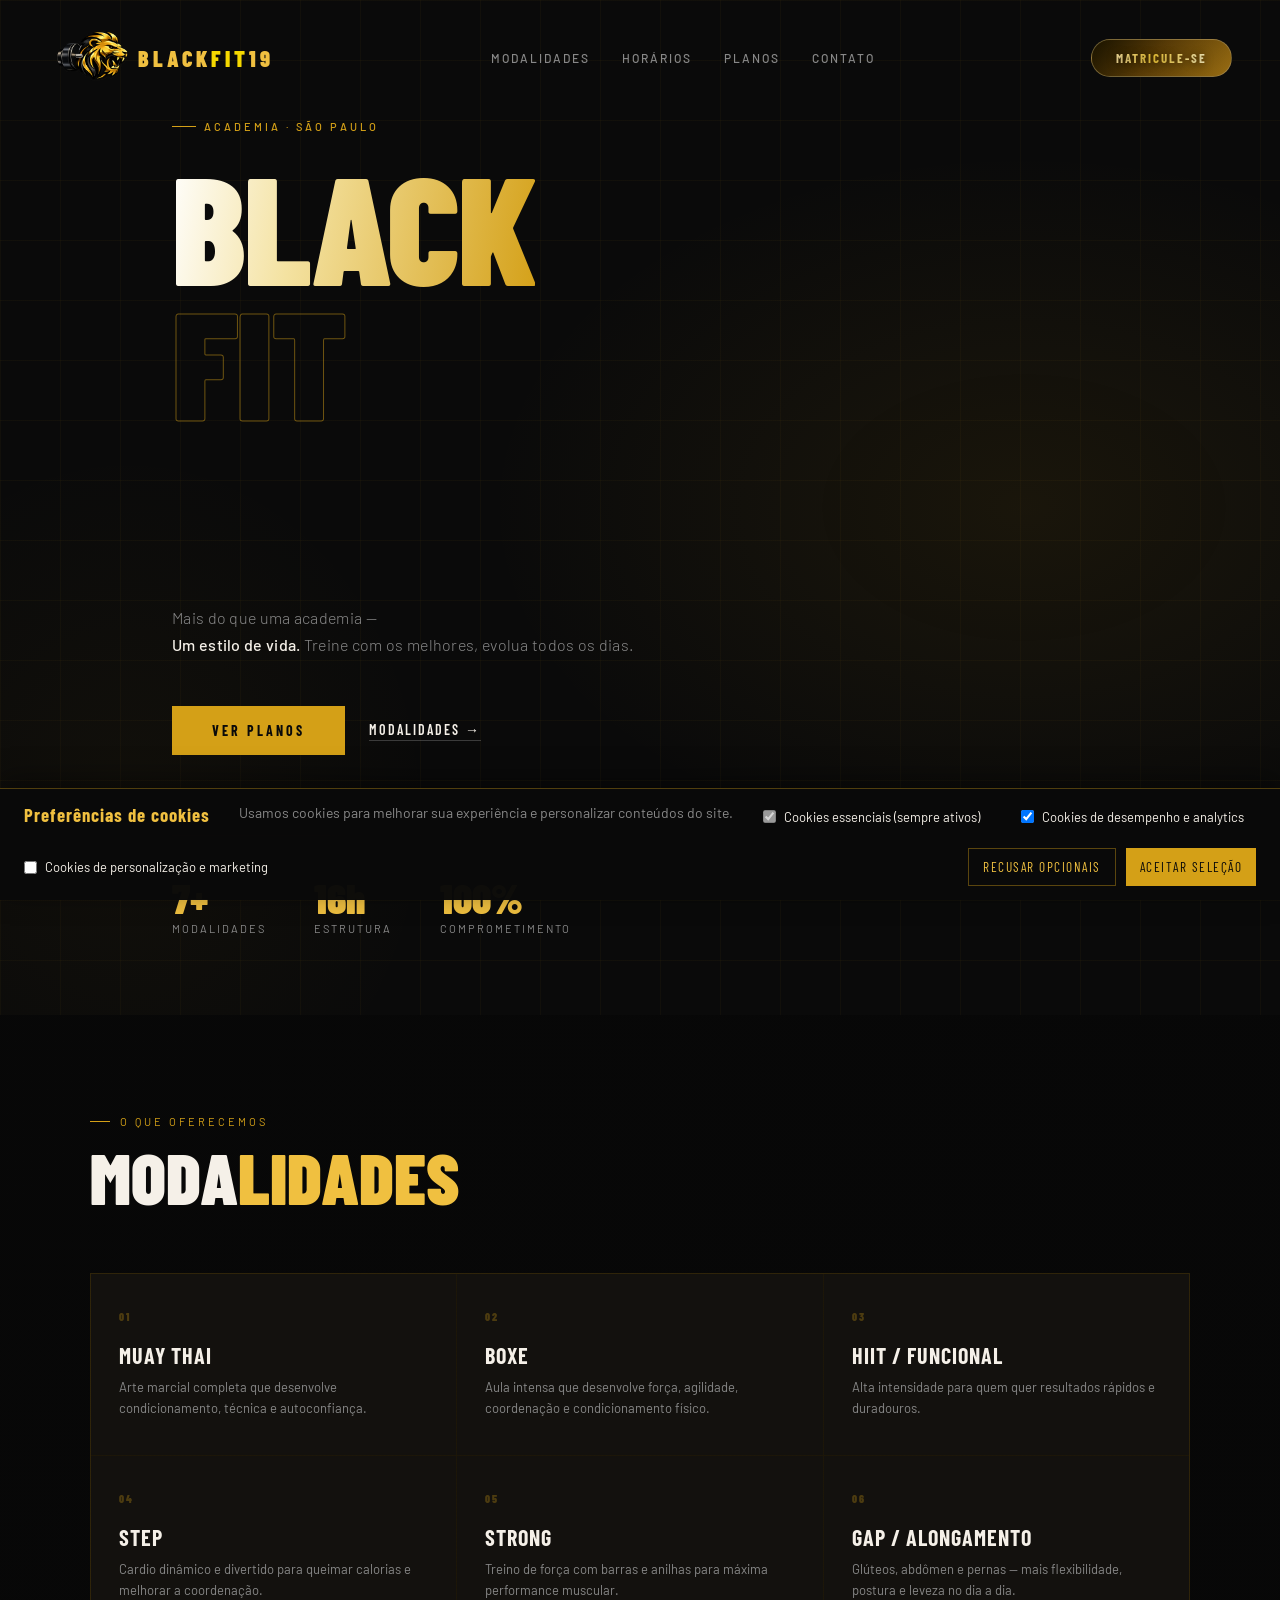
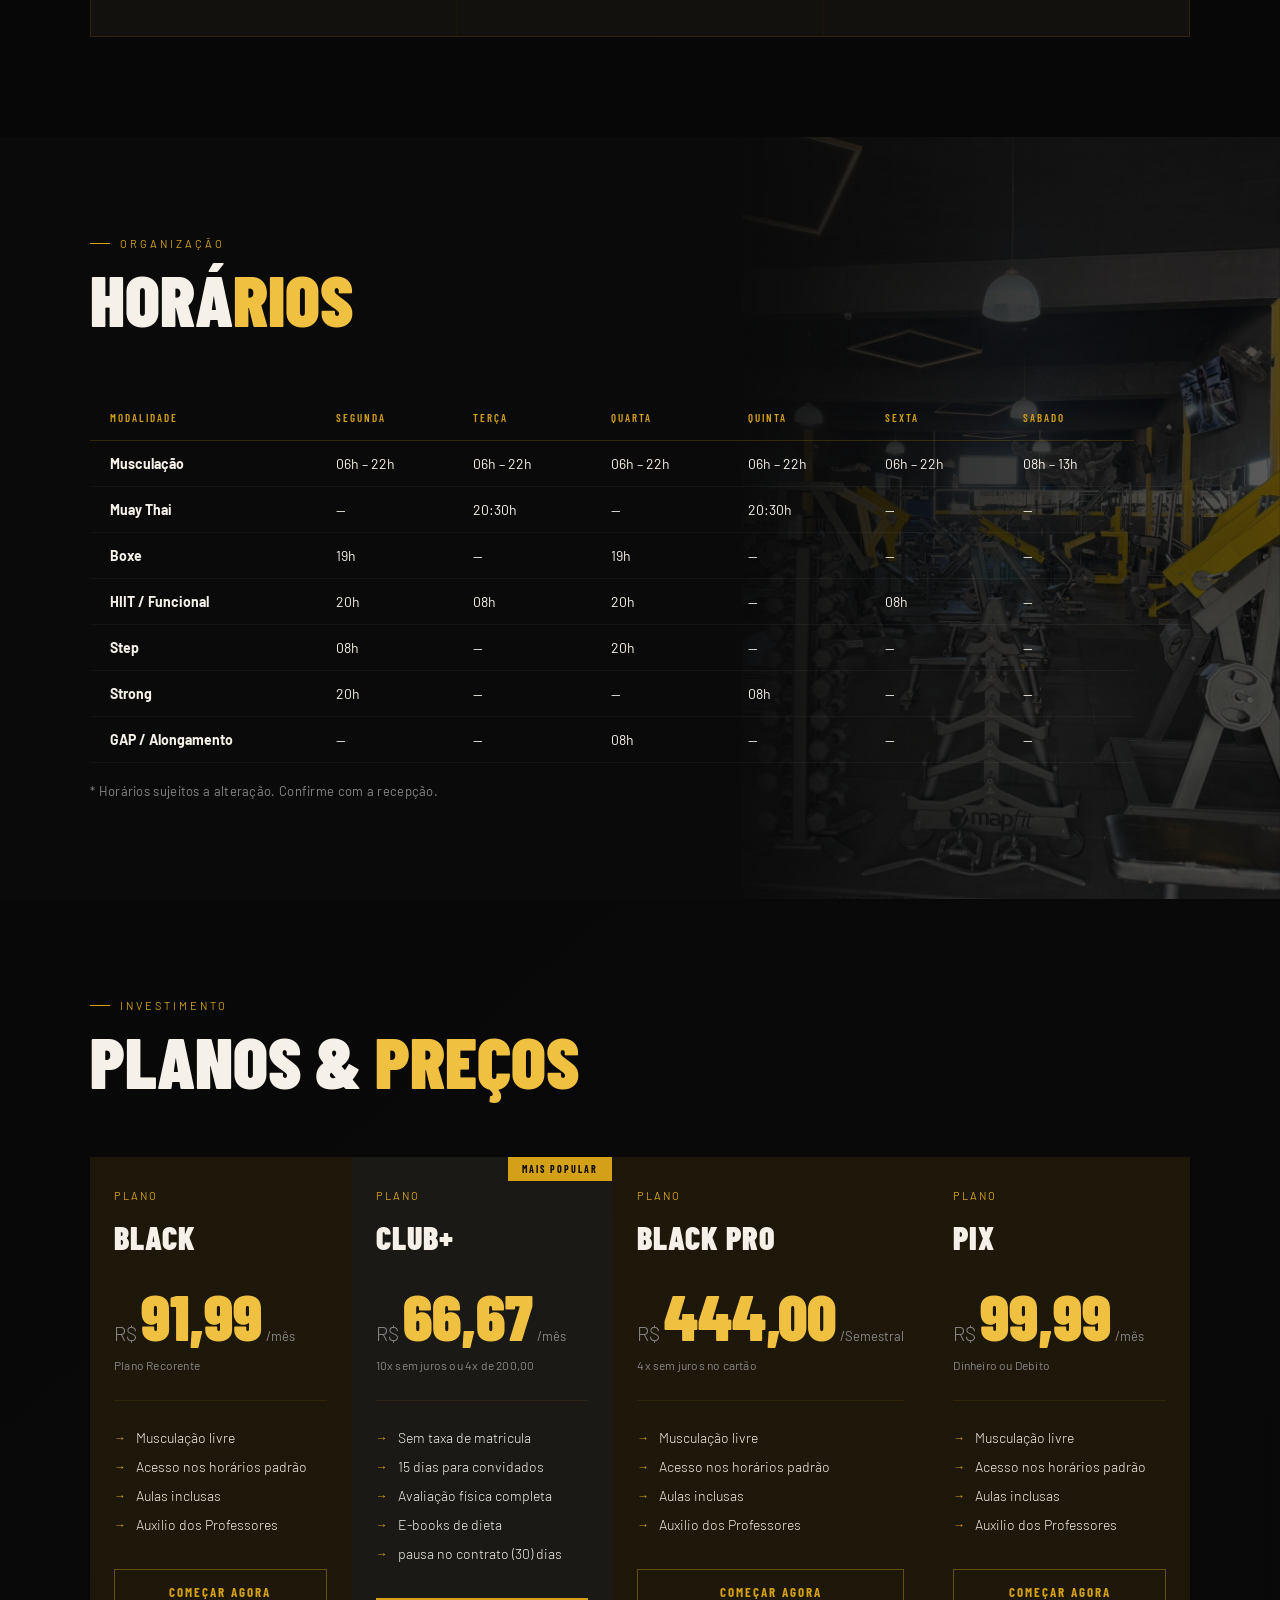
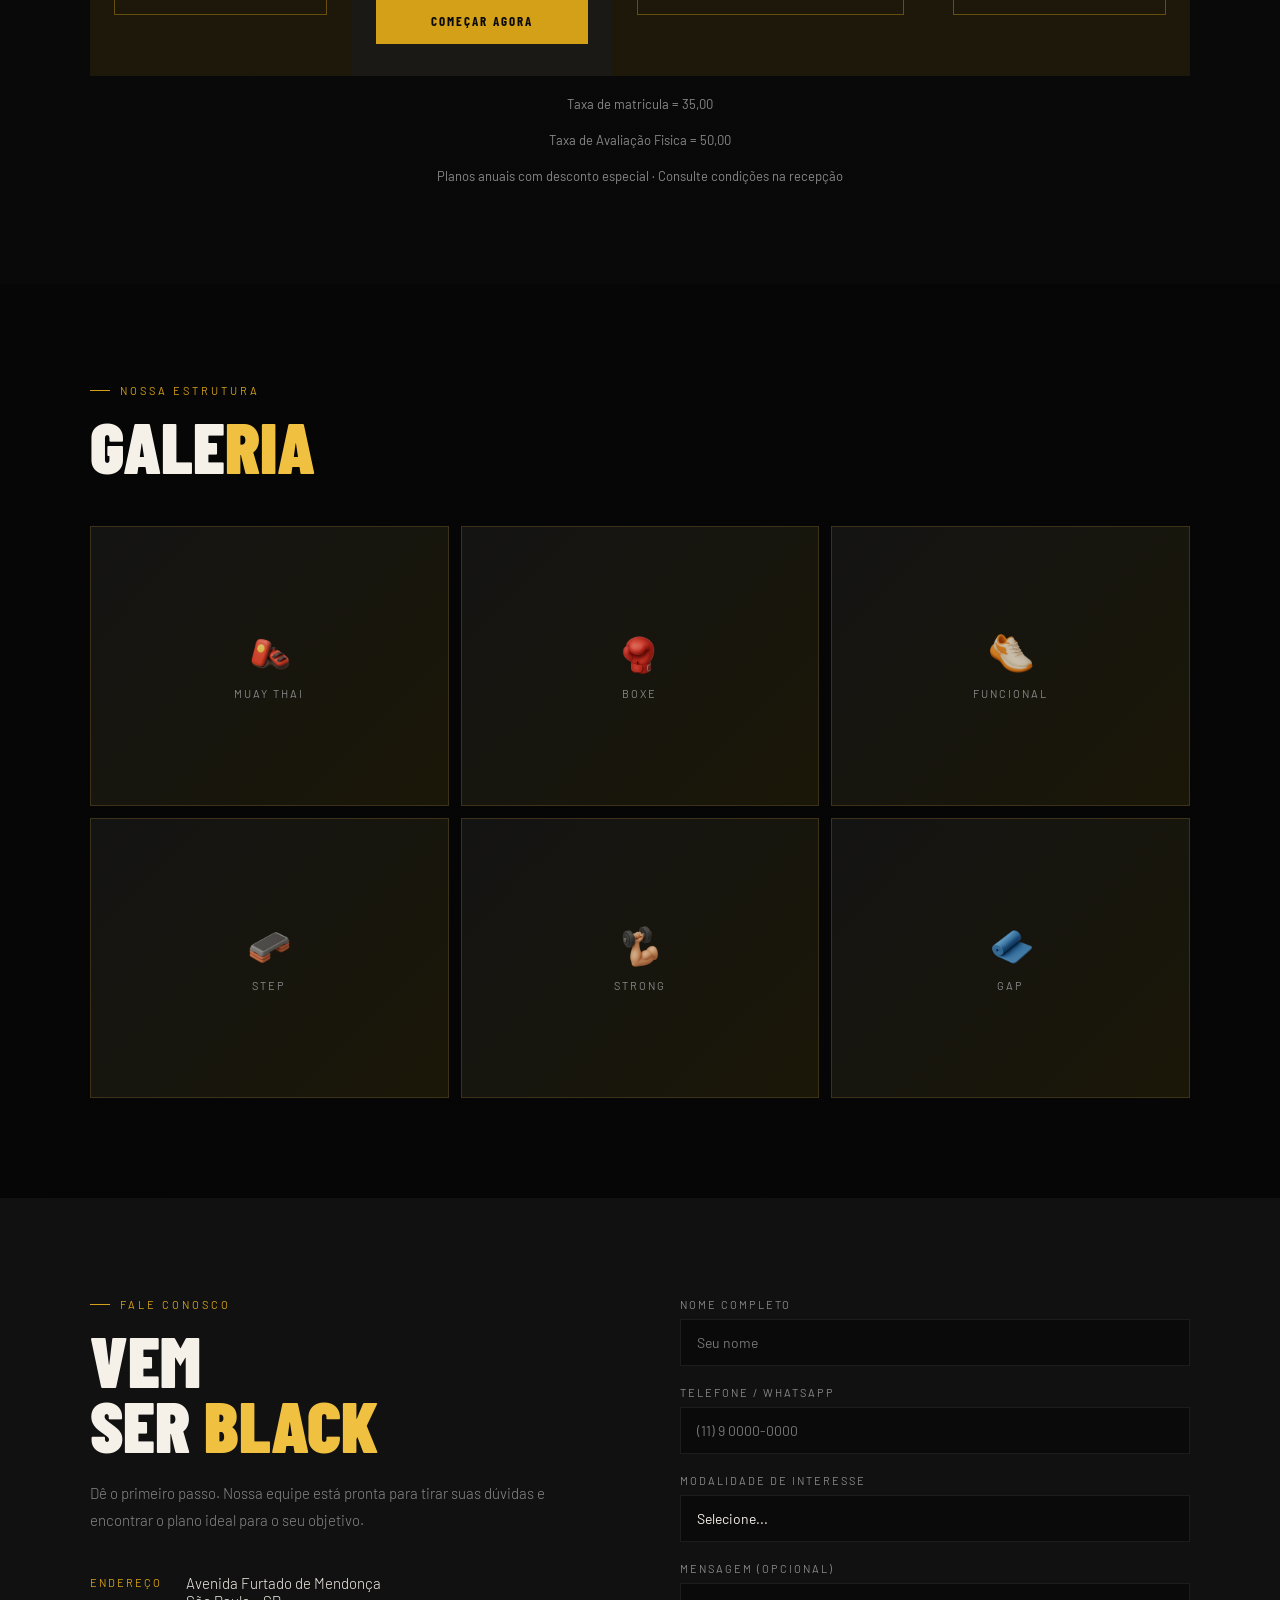
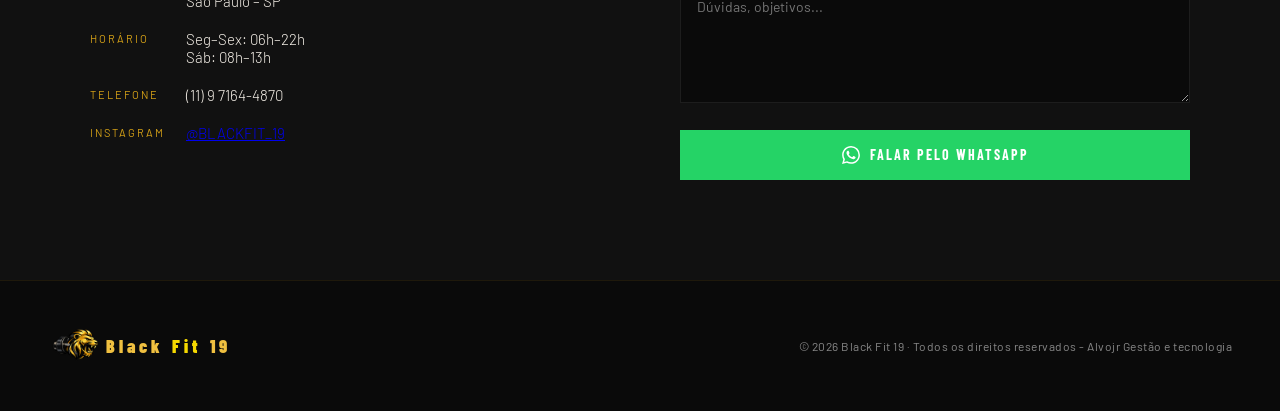
==== index.html @ 8af14711 "Update image source for Strong training" ====
<!DOCTYPE html>
<html lang="pt-BR">

<head>
  <meta charset="UTF-8">
  <meta name="viewport" content="width=device-width, initial-scale=1.0">
  <title>Black Fit 19</title>
  <link rel="icon" type="image/png" href="assets/icones/leao.PNG">
  <link rel="stylesheet" href="style.css">
  <link
    href="https://fonts.googleapis.com/css2?family=Barlow+Condensed:ital,wght@0,400;0,600;0,700;0,900;1,700&family=Barlow:wght@300;400;500&display=swap"
    rel="stylesheet">
</head>

<body>

  <!-- NAV -->
  <nav>
    <div class="nav-logo">
      <img src="assets/icones/logo.jpg.PNG" alt="Black Fit 19"
        style="height:80px;width:auto;object-fit:contain;vertical-align:middle;margin-right:10px;">
      Black<span>Fit</span> 19
    </div>
    <div class="nav-links">
      <a href="#modalities">Modalidades</a>
      <a href="#schedule">Horários</a>
      <a href="#plans">Planos</a>
      <a href="#contact">Contato</a>
    </div>
    <button class="nav-cta" onclick="document.getElementById('contact').scrollIntoView({behavior:'smooth'})">
      <video class="nav-cta-video" autoplay muted loop playsinline>
        <source src="assets/videos/card-subtitulo.mp4" type="video/mp4">
      </video>
      <span class="nav-cta-text">Matricule-se</span>
    </button>
  </nav>



  <!-- HERO -->
  <section class="hero" id="home">
    <video class="hero-video" autoplay muted loop playsinline>
      <source src="assets/videos/hero.mp4" type="video/mp4">
      <source src="hero.mov" type="video/mp4">
    </video>
    <div class="hero-bg"></div>
    <div class="hero-grid"></div>
    <div class="hero-content">
      <div class="hero-tag">Academia · São Paulo</div>
      <h1 class="hero-h1">
        <span class="accent split-text">Black</span><br>
        <span class="outline split-text">Fit</span><br>
        <span class="number-video hero-number" aria-label="19">
          <video class="number-video-bg" autoplay muted loop playsinline>
            <source src="assets/videos/card-subtitulo.mp4" type="video/mp4">
          </video>
        </span>
      </h1>
      <p class="hero-sub">
        Mais do que uma academia —<br>
        <strong>Um estilo de vida.</strong> Treine com os melhores, evolua todos os dias.
      </p>
      <div class="hero-actions">
        <a class="btn-primary" href="#plans">Ver Planos</a>
        <a class="btn-ghost" href="#modalities">Modalidades →</a>
      </div>
      <div class="hero-stats">
        <div class="stat-item">
          <div class="stat-num">7+</div>
          <div class="stat-label">Modalidades</div>
        </div>
        <div class="stat-item">
          <div class="stat-num">16h</div>
          <div class="stat-label">Estrutura</div>
        </div>
        <div class="stat-item">
          <div class="stat-num">100%</div>
          <div class="stat-label">Comprometimento</div>
        </div>
      </div>
    </div>
  </section>

  <!-- MODALIDADES -->
  <section class="modalities" id="modalities">
    <video class="section-bg-video" autoplay muted loop playsinline>
      <source src="assets/videos/video-footer.mp4" type="video/mp4">
    </video>
    <div class="section-video-overlay" aria-hidden="true"></div>
    <div class="mod-inner">
      <div class="mod-header">
        <div class="section-tag">O que oferecemos</div>
        <h2 class="section-h2">Moda<span class="g">lidades</span></h2>
      </div>

      <div class="mod-grid">
        <div class="mod-card reveal">
          <div class="mod-num">01</div>
          <div class="mod-name">Muay Thai</div>
          <div class="mod-desc">Arte marcial completa que desenvolve condicionamento, técnica e autoconfiança.</div>
        </div>
        <div class="mod-card reveal reveal-delay-2">
          <div class="mod-num">02</div>
          <div class="mod-name">Boxe</div>
          <div class="mod-desc">Aula intensa que desenvolve força, agilidade, coordenação e condicionamento físico.</div>
        </div>
        <div class="mod-card reveal reveal-delay-3">
          <div class="mod-num">03</div>
          <div class="mod-name">HIIT / Funcional</div>
          <div class="mod-desc">Alta intensidade para quem quer resultados rápidos e duradouros.</div>
        </div>
        <div class="mod-card reveal reveal-delay-4">
          <div class="mod-num">04</div>
          <div class="mod-name">Step</div>
          <div class="mod-desc">Cardio dinâmico e divertido para queimar calorias e melhorar a coordenação.</div>
        </div>
        <div class="mod-card reveal reveal-delay-1">
          <div class="mod-num">05</div>
          <div class="mod-name">Strong</div>
          <div class="mod-desc">Treino de força com barras e anilhas para máxima performance muscular.</div>
        </div>
        <div class="mod-card reveal reveal-delay-2">
          <div class="mod-num">06</div>
          <div class="mod-name">GAP / Alongamento</div>
          <div class="mod-desc">Glúteos, abdômen e pernas — mais flexibilidade, postura e leveza no dia a dia.</div>
        </div>
      </div>
    </div>
  </section>

  <!-- HORÁRIOS -->
  <section class="schedule" id="schedule">
    <div class="schedule-bg-carousel" aria-hidden="true">
      <img src="assets/estrutura/estrutura.JPG" alt="" class="schedule-bg-image is-active">
      <img src="assets/estrutura/estrutura 2.JPG" alt="" class="schedule-bg-image">
      <img src="assets/estrutura/estrutura3.JPG" alt="" class="schedule-bg-image">
      <img src="assets/estrutura/estrutura4.JPG" alt="" class="schedule-bg-image">
      <img src="assets/estrutura/estrutura5.JPG" alt="" class="schedule-bg-image">
    </div>
    <div class="sched-inner">
      <div class="sched-header reveal">
        <div class="section-tag">Organização</div>
        <h2 class="section-h2">Horá<span class="g">rios</span></h2>
      </div>
      <div class="sched-table-wrap reveal">
        <table class="sched-table">
          <thead>
            <tr>
              <th>Modalidade</th>
              <th>Segunda</th>
              <th>Terça</th>
              <th>Quarta</th>
              <th>Quinta</th>
              <th>Sexta</th>
              <th>Sabado</th>
            </tr>
          </thead>
          <tbody>
            <tr>
              <td><strong>Musculação</strong></td>
              <td>06h – 22h</td>
              <td>06h – 22h</td>
              <td>06h – 22h</td>
              <td>06h – 22h</td>
              <td>06h – 22h</td>
              <td>08h – 13h</td>
              <td></td>
            </tr>
            <tr>
              <td><strong>Muay Thai</strong></td>
              <td>—</td>
              <td>20:30h</td>
              <td>—</td>
              <td>20:30h</td>
              <td>—</td>
              <td>—</td>
              </td>
            </tr>
            <tr>
              <td><strong>Boxe</strong></td>
              <td>19h</td>
              <td>—</td>
              <td>19h</td>
              <td>—</td>
              <td>—</td>
              <td>—</td>
              </td>
            </tr>
            <tr>
              <td><strong>HIIT / Funcional</strong></td>
              <td>20h</td>
              <td>08h</td>
              <td>20h</td>
              <td>—</td>
              <td>08h</td>
              <td>—</td>
              <td></td>
            </tr>
            <tr>
              <td><strong>Step</strong></td>
              <td>08h</td>
              <td>—</td>
              <td>20h</td>
              <td>—</td>
              <td>—</td>
              <td>—</td>
            </tr>
            <tr>
              <td><strong>Strong</strong></td>
              <td>20h</td>
              <td>—</td>
              <td>—</td>
              <td>08h</td>
              <td>—</td>
              <td>—</td>
            </tr>
            <tr>
              <td><strong>GAP / Alongamento</strong></td>
              <td>—</td>
              <td>—</td>
              <td>08h</td>
              <td>—</td>
              <td>—</td>
              <td>—</td>
            </tr>
          </tbody>
        </table>
      </div>
      <p style="font-size:13px;color:var(--gray);margin-top:20px;letter-spacing:.3px">* Horários sujeitos a alteração.
        Confirme com a recepção.</p>
    </div>
  </section>

  <!-- PLANOS -->
  <section class="plans" id="plans">
    <video class="section-bg-video" autoplay muted loop playsinline>
      <source src="assets/videos/video-hero.mp4" type="video/mp4">
    </video>
    <div class="section-video-overlay" aria-hidden="true"></div>
    <div class="plans-inner">
      <div class="plans-header reveal">
        <div class="section-tag">Investimento</div>
        <h2 class="section-h2">Planos &amp; <span class="g">Preços</span></h2>
      </div>
      <div class="plans-grid">
        <!-- Básico -->
        <div class="plan-card reveal">
          <div class="plan-label">Plano</div>
          <div class="plan-name">Black</div>
          <div class="plan-price-row">
            <span class="plan-currency">R$</span>
            <span class="plan-price">91,99</span>
            <span class="plan-period">/mês</span>
          </div>
          <p class="plan-payment-note">Plano Recorente</p>
          <div class="plan-divider"></div>
          <ul class="plan-features">
            <li>Musculação livre</li>
            <li>Acesso nos horários padrão</li>
            <li>Aulas inclusas</li>
            <li>Auxilio dos Professores</li>
          </ul>
          <a class="plan-cta" href="#contact">Começar agora</a>
        </div>
        <!-- Premium (featured) -->
        <div class="plan-card featured reveal reveal-delay-1">
          <div class="plan-label">Plano</div>
          <div class="plan-name">Club+</div>
          <div class="plan-price-row">
            <span class="plan-currency">R$</span>
            <span class="plan-price">66,67</span>
            <span class="plan-period">/mês</span>
          </div>
          <p class="plan-payment-note">10x sem juros ou 4x de 200,00</p>
          <div class="plan-divider"></div>
          <ul class="plan-features">
            <li>Sem taxa de matricula</li>
            <li>15 dias para convidados</li>
            <li>Avaliação física completa</li>
            <li>E-books de dieta</li>
            <li>pausa no contrato (30) dias</li>
          </ul>
          <a class="plan-cta" href="#contact">Começar agora</a>
        </div>
        <!-- Black (VIP) -->
        <div class="plan-card reveal reveal-delay-2">
          <div class="plan-label">Plano</div>
          <div class="plan-name">Black Pro</div>
          <div class="plan-price-row">
            <span class="plan-currency">R$</span>
            <span class="plan-price">444,00</span>
            <span class="plan-period">/Semestral</span>
          </div>
          <p class="plan-payment-note">4x sem juros no cartão</p>
          <div class="plan-divider"></div>
          <ul class="plan-features">
            <li>Musculação livre</li>
            <li>Acesso nos horários padrão</li>
            <li>Aulas inclusas</li>
            <li>Auxilio dos Professores</li>
          </ul>
          <a class="plan-cta" href="#contact">Começar agora</a>
        </div>
        <!-- Fit Day -->
        <div class="plan-card reveal reveal-delay-3">
          <div class="plan-label">Plano</div>
          <div class="plan-name">Pix</div>
          <div class="plan-price-row">
            <span class="plan-currency">R$</span>
            <span class="plan-price">99,99</span>
            <span class="plan-period">/mês</span>
          </div>
          <p class="plan-payment-note">Dinheiro ou Debito</p>
          <div class="plan-divider"></div>
          <ul class="plan-features">
            <li>Musculação livre</li>
            <li>Acesso nos horários padrão</li>
            <li>Aulas inclusas</li>
            <li>Auxilio dos Professores</li>
          </ul>
          <a class="plan-cta" href="#contact">Começar agora</a>
        </div>
      </div>
      <p style="font-size:13px;color:var(--gray);margin-top:20px;text-align:center">Taxa de matricula = 35,00</p>
      <p style="font-size:13px;color:var(--gray);margin-top:20px;text-align:center">Taxa de Avaliação Fisica = 50,00</p>
      <p style="font-size:13px;color:var(--gray);margin-top:20px;text-align:center">Planos anuais com desconto especial
        · Consulte condições na recepção</p>

    </div>
  </section>

  <!-- GALERIA -->
  <section class="gallery" id="gallery">
    <video class="section-bg-video" autoplay muted loop playsinline>
      <source src="assets/videos/video-footer.mp4" type="video/mp4">
    </video>
    <div class="section-video-overlay" aria-hidden="true"></div>
    <div class="gallery-inner">
      <div class="gal-header reveal">
        <div class="section-tag">Nossa estrutura</div>
        <h2 class="section-h2">Gale<span class="g">ria</span></h2>
      </div>
      <div class="gal-grid reveal">
        <div class="gal-item">
          <img class="gal-image" src="assets/aulas/boxe.JPG" alt="Treino de muay thai na Black Fit 19">
          <div class="gal-placeholder">
            <div class="gal-icon"><img class="gal-icon-img" src="assets/icones/muaythaiicone.png" alt="Ícone boxe e muay thai"></div>
            <div class="gal-text">Muay Thai</div>
          </div>
        </div>
        <div class="gal-item">
          <img class="gal-image" src="assets/aulas/Fit dance.jpg" alt="Treino de boxe na Black Fit 19">
          <div class="gal-placeholder">
            <div class="gal-icon"><img class="gal-icon-img" src="assets/icones/boxeicone.png" alt="Ícone boxe e muay thai"></div>
            <div class="gal-text">Boxe</div>
          </div>
        </div>
        <div class="gal-item">
          <img class="gal-image" src="assets/aulas/Funcional.jpg" alt="Treino funcional na Black Fit 19">
          <div class="gal-placeholder">
            <div class="gal-icon"><img class="gal-icon-img" src="assets/icones/funcionalicone.png" alt="Ícone boxe e muay thai"></div>
            <div class="gal-text">Funcional</div>
          </div>
        </div>
        <div class="gal-item">
          <img class="gal-image" src="assets/aulas/stap.JPG" alt="Aula de step na Black Fit 19">
          <div class="gal-placeholder">
            <div class="gal-icon"><img class="gal-icon-img" src="assets/icones/stepicone.png" alt="Ícone boxe e muay thai"></div>
            <div class="gal-text">Step</div>
          </div>
        </div>
        <div class="gal-item">
          <img class="gal-image" src="assets/aulas/Strong.jpg" alt="Treino de strong na Black Fit 19">
          <div class="gal-placeholder">
            <div class="gal-icon"><img class="gal-icon-img" src="assets/icones/strongicone.png" alt="Ícone boxe e muay thai"></div>
            <div class="gal-text">Strong</div>
          </div>
        </div>
        <div class="gal-item">
          <img class="gal-image" src="assets/aulas/GAP.jpg" alt="Treino de gap na Black Fit 19">
          <div class="gal-placeholder">
            <div class="gal-icon"><img class="gal-icon-img" src="assets/icones/gapicone.png" alt="Ícone boxe e muay thai"></div>
            <div class="gal-text">GAP</div>
          </div>
        </div>
      </div>
    </div>

    <div class="lightbox" id="lightbox">
      <button class="lb-close" id="lbClose">&#x2715;</button>
      <button class="lb-arrow lb-prev" id="lbPrev">&#8249;</button>
      <button class="lb-arrow lb-next" id="lbNext">&#8250;</button>
      <div class="lb-img-wrap">
        <img class="lb-img" id="lbImg" src="" alt="">
      </div>
    </div>

  </section>

  <!-- CONTATO -->
  <section class="contact" id="contact">
    <div class="contact-inner">
      <div class="contact-left reveal">
        <div class="section-tag">Fale conosco</div>
        <h2 class="section-h2">Vem<br>ser <span class="g">Black</span></h2>
        <p class="contact-desc">Dê o primeiro passo. Nossa equipe está pronta para tirar suas dúvidas e encontrar o
          plano ideal para o seu objetivo.</p>
        <div class="contact-info">
          <div class="contact-row">
            <span class="contact-row-label">Endereço</span>
            <span class="contact-row-val">Avenida Furtado de Mendonça <br>São Paulo – SP</span>
          </div>
          <div class="contact-row">
            <span class="contact-row-label">Horário</span>
            <span class="contact-row-val">Seg–Sex: 06h–22h<br>Sáb: 08h–13h</span>
          </div>
          <div class="contact-row">
            <span class="contact-row-label">Telefone</span>
            <span class="contact-row-val">(11) 9 7164-4870</span>
          </div>
          <div class="contact-row">
            <span class="contact-row-label">Instagram</span>
            <span class="contact-row-val"><a href="https://www.instagram.com/blackfit19_academia/" target="_blank"
                rel="noopener noreferrer">@BLACKFIT_19</a></span>
          </div>
        </div>
      </div>
      <div class="contact-right reveal reveal-delay-1">
        <div class="form-group">
          <label class="form-label">Nome completo</label>
          <input type="text" class="form-input" placeholder="Seu nome">
        </div>
        <div class="form-group">
          <label class="form-label">Telefone / WhatsApp</label>
          <input type="tel" class="form-input" placeholder="(11) 9 0000-0000">
        </div>
        <div class="form-group">
          <label class="form-label">Modalidade de interesse</label>
          <select class="form-select">
            <option value="">Selecione...</option>
            <option>Musculação</option>
            <option>Muay Thai</option>
            <option>Boxe</option>
            <option>HIIT / Funcional</option>
            <option>Step</option>
            <option>Strong</option>
            <option>GAP / Alongamento</option>
            <option>Plano Completo</option>
          </select>
        </div>
        <div class="form-group">
          <label class="form-label">Mensagem (opcional)</label>
          <textarea class="form-textarea" placeholder="Dúvidas, objetivos..."></textarea>
        </div>
        <a class="wpp-btn" href="https://wa.me/5511971644870" target="_blank">
          <svg class="wpp-icon" viewBox="0 0 24 24" xmlns="http://www.w3.org/2000/svg">
            <path
              d="M17.472 14.382c-.297-.149-1.758-.867-2.03-.967-.273-.099-.471-.148-.67.15-.197.297-.767.966-.94 1.164-.173.199-.347.223-.644.075-.297-.15-1.255-.463-2.39-1.475-.883-.788-1.48-1.761-1.653-2.059-.173-.297-.018-.458.13-.606.134-.133.298-.347.446-.52.149-.174.198-.298.298-.497.099-.198.05-.371-.025-.52-.075-.149-.669-1.612-.916-2.207-.242-.579-.487-.5-.669-.51-.173-.008-.371-.01-.57-.01-.198 0-.52.074-.792.372-.272.297-1.04 1.016-1.04 2.479 0 1.462 1.065 2.875 1.213 3.074.149.198 2.096 3.2 5.077 4.487.709.306 1.262.489 1.694.625.712.227 1.36.195 1.871.118.571-.085 1.758-.719 2.006-1.413.248-.694.248-1.289.173-1.413-.074-.124-.272-.198-.57-.347m-5.421 7.403h-.004a9.87 9.87 0 01-5.031-1.378l-.361-.214-3.741.982.998-3.648-.235-.374a9.86 9.86 0 01-1.51-5.26c.001-5.45 4.436-9.884 9.888-9.884 2.64 0 5.122 1.03 6.988 2.898a9.825 9.825 0 012.893 6.994c-.003 5.45-4.437 9.884-9.885 9.884m8.413-18.297A11.815 11.815 0 0012.05 0C5.495 0 .16 5.335.157 11.892c0 2.096.547 4.142 1.588 5.945L.057 24l6.305-1.654a11.882 11.882 0 005.683 1.448h.005c6.554 0 11.89-5.335 11.893-11.893a11.821 11.821 0 00-3.48-8.413z" />
          </svg>
          Falar pelo WhatsApp
        </a>
      </div>
    </div>
  </section>

  <!-- FOOTER -->
  <footer>
    <div class="footer-logo"><img src="assets/icones/logo.jpg.PNG" alt="Logo Black Fit 19">Black<span>Fit</span> 19</div>
    <div class="footer-copy">© 2026 Black Fit 19 · Todos os direitos reservados - Alvojr Gestão e tecnologia </div>
  </footer>


<div id="cookie-consent" class="cookie-consent" role="dialog" aria-live="polite" aria-label="Preferências de cookies">
  <div class="cookie-consent-card">
    <h3>Preferências de cookies</h3>
    <p>Usamos cookies para melhorar sua experiência e personalizar conteúdos do site.</p>
    <label><input type="checkbox" checked disabled> Cookies essenciais (sempre ativos)</label>
    <label><input type="checkbox" id="cookie-analytics" checked> Cookies de desempenho e analytics</label>
    <label><input type="checkbox" id="cookie-marketing"> Cookies de personalização e marketing</label>
    <div class="cookie-consent-actions">
      <button type="button" class="cookie-btn cookie-btn-ghost" id="cookie-reject">Recusar opcionais</button>
      <button type="button" class="cookie-btn" id="cookie-accept">Aceitar seleção</button>
    </div>
  </div>
</div>

  <script src="https://cdn.jsdelivr.net/npm/gsap@3.12.7/dist/gsap.min.js"></script>
  <script src="https://cdn.jsdelivr.net/npm/gsap@3.12.7/dist/ScrollTrigger.min.js"></script>
  <script src="https://cdn.jsdelivr.net/npm/three@0.128.0/build/three.min.js"></script>
  <script src="https://cdn.jsdelivr.net/npm/three@0.128.0/examples/js/loaders/GLTFLoader.js"></script>
  <script src="script.js"></script>

</body>

</html>
---- style.css ----
*,*::before,*::after{box-sizing:border-box;margin:0;padding:0}
:root{  --black:#0a0a0a;  --black2:#111111;  --black3:#1a1a1a;  --gold:#d4a017;  --gold2:#f0c040;  --yellow:#f5d800;  --white:#f5f0e8;  --gray:#888;  --font-head:'Barlow Condensed',sans-serif;  --font-body:'Barlow',sans-serif;}
html{scroll-behavior:smooth}
body{background:var(--black);color:var(--white);font-family:var(--font-body);overflow-x:hidden}
.nav-logo {  display: flex;  align-items: center;}

/* NAV */
nav{position:fixed;top:0;left:0;right:0;z-index:100; display:flex;align-items:center;justify-content:space-between; padding:18px 48px;background:transparent;backdrop-filter:none;border-bottom:1px solid transparent; transition:background .25s,border-color .25s,backdrop-filter .25s;}
nav.nav-solid{background:rgba(10,10,10,0.92);backdrop-filter:blur(10px); border-bottom:1px solid rgba(212,160,23,0.15);}
.nav-logo{font-family:var(--font-head);font-weight:900;font-size:22px;letter-spacing:4px;color:var(--gold2);text-transform:uppercase}
.nav-logo span{color:var(--yellow)}
.nav-links{display:flex;gap:32px}
.nav-links a{font-size:12px;font-weight:500;letter-spacing:2px;text-transform:uppercase;color:var(--gray);text-decoration:none;transition:color .2s}
.nav-links a:hover{color:var(--gold2)}
.nav-cta{position:relative;isolation:isolate;overflow:hidden;font-family:var(--font-head);font-weight:700;font-size:13px;letter-spacing:2px;text-transform:uppercase;padding:10px 24px;background:linear-gradient(135deg,#433200,#8a6210);color:var(--white);border:1px solid rgba(255,255,255,.2);border-radius:999px;cursor:pointer;transition:transform .25s,border-color .25s,box-shadow .25s;}
.nav-cta-video{position:absolute;inset:0;width:100%;height:100%;object-fit:cover;pointer-events:none;z-index:-2;}
.nav-cta::before{content:'';position:absolute;inset:0;background:linear-gradient(130deg,rgba(15,10,0,.7) 5%,rgba(72,42,6,.45) 45%,rgba(190,136,24,.3) 100%);z-index:-1;}
.nav-cta-text{position:relative;z-index:1;background:linear-gradient(90deg,#ffe7a1 0%,#ffd43b 40%,#fff4c2 100%);-webkit-background-clip:text;background-clip:text;color:transparent;text-shadow:0 1px 8px rgba(0,0,0,.65);}
.nav-cta:hover{transform:translateY(-2px);border-color:rgba(255,255,255,.45);box-shadow:0 8px 22px rgba(0,0,0,.35);}

/* HERO */
.hero{min-height:100vh;display:flex;align-items:center;justify-content:flex-end;position:relative;overflow:hidden;background:var(--black);padding:120px clamp(20px,5vw,48px) 80px;}
.hero-video{position:absolute;inset:0;width:100%;height:100%;object-fit:cover;object-position:center;opacity:.38;}
.hero-bg{position:absolute;inset:0;background:radial-gradient(ellipse 60% 50% at 80% 50%, rgba(212,160,23,0.08) 0%, transparent 70%),radial-gradient(ellipse 40% 60% at 10% 80%, rgba(212,160,23,0.04) 0%, transparent 60%);}
.hero-grid{position:absolute;inset:0;background-image:linear-gradient(rgba(212,160,23,0.04) 1px, transparent 1px),linear-gradient(90deg, rgba(212,160,23,0.04) 1px, transparent 1px);background-size:60px 60px;}
.hero-content{position:relative;z-index:2;max-width:min(640px,100%);width:100%;margin-right:min(35vw,420px);display:flex;flex-direction:column;align-items:flex-start;text-align:left}
.hero-tag{display:inline-flex;align-items:center;gap:8px;font-size:11px;font-weight:500;letter-spacing:3px;text-transform:uppercase;color:var(--gold);margin-bottom:24px;}
.hero-tag::before{content:'';display:block;width:24px;height:1px;background:var(--gold)}
.hero-h1{font-family:var(--font-head);font-weight:900;font-size:clamp(72px,12vw,160px);line-height:.88;letter-spacing:-2px;text-transform:uppercase;color:var(--white);}
.hero-h1 .accent{background:linear-gradient(100deg,#ffffff 0%,#f4e2a1 35%,#d4a017 100%);-webkit-background-clip:text;background-clip:text;color:transparent;-webkit-text-stroke:0px;}
.hero-h1 .outline{color:transparent;-webkit-text-stroke:1px rgba(212,160,23,0.5);}
.number-video{position:relative;display:inline-block;width:1.08em;height:.9em;overflow:hidden;vertical-align:baseline;transform:translateY(.04em);}
.number-video::after{content:'19';color:var(--gold2);position:absolute;inset:0;font:inherit;line-height:.9;}
.number-video-bg{position:absolute;inset:0;width:100%;height:100%;object-fit:cover;pointer-events:none;opacity:0;}

@supports ((-webkit-mask-image: url("")) or (mask-image: url(""))) {
  .number-video::after{display:none}
  .number-video{
    -webkit-mask-image:url("data:image/svg+xml,%3Csvg xmlns='http://www.w3.org/2000/svg' viewBox='0 0 300 220'%3E%3Ctext x='50%25' y='74%25' text-anchor='middle' font-family='Arial Black,Arial,sans-serif' font-size='206' font-weight='900' fill='white'%3E19%3C/text%3E%3C/svg%3E");
    -webkit-mask-repeat:no-repeat;
    -webkit-mask-position:center;
    -webkit-mask-size:contain;
    mask-image:url("data:image/svg+xml,%3Csvg xmlns='http://www.w3.org/2000/svg' viewBox='0 0 300 220'%3E%3Ctext x='50%25' y='74%25' text-anchor='middle' font-family='Arial Black,Arial,sans-serif' font-size='206' font-weight='900' fill='white'%3E19%3C/text%3E%3C/svg%3E");
    mask-repeat:no-repeat;
    mask-position:center;
    mask-size:contain;
  }
  .number-video-bg{opacity:1;}
}
.hero-char{display:inline-block}
.hero-char.space{width:.3em}
.hero-sub{ margin-top:32px;font-size:16px;font-weight:300;line-height:1.7;color:var(--gray);max-width:480px;letter-spacing:.3px;}
.hero-sub strong{color:var(--white);font-weight:500}
.hero-actions{display:flex;align-items:center;gap:24px;margin-top:48px}
.btn-primary{font-family:var(--font-head);font-weight:700;font-size:14px;letter-spacing:3px;text-transform:uppercase;padding:16px 40px;background:var(--gold);color:var(--black);border:none;cursor:pointer;transition:all .2s;display:inline-block;text-decoration:none;}
.btn-primary:hover{background:var(--yellow);transform:translateY(-2px)}
.btn-ghost{font-family:var(--font-head);font-size:14px;font-weight:600;letter-spacing:2px;text-transform:uppercase;color:var(--white);text-decoration:none;display:flex;align-items:center;gap:8px;border-bottom:1px solid rgba(255,255,255,0.2);padding-bottom:2px;transition:color .2s;}
.btn-ghost:hover{color:var(--gold2)}
.hero-stats{display:flex;gap:48px;margin-top:80px;padding-top:40px;border-top:1px solid rgba(212,160,23,0.15);align-self:flex-start;text-align:left;flex-wrap:wrap;}
.stat-item{}
.stat-num{font-family:var(--font-head);font-weight:900;font-size:42px;color:var(--gold2);line-height:1}
.stat-label{font-size:11px;letter-spacing:2px;text-transform:uppercase;color:var(--gray);margin-top:4px}

/* SECTION BASE */
section{padding:100px 48px}
.section-bg-video{position:absolute;inset:0;width:100%;height:100%;object-fit:cover;object-position:center;opacity:.55;filter:brightness(.95) contrast(1.05);background:#050505;pointer-events:none;z-index:0;}
.section-video-overlay{position:absolute;inset:0;background:linear-gradient(140deg,rgba(8,8,8,.52) 8%,rgba(8,8,8,.34) 50%,rgba(8,8,8,.48) 100%);z-index:0;}
.section-tag{font-size:11px;letter-spacing:3px;text-transform:uppercase; color:var(--gold);display:flex;align-items:center;gap:10px;margin-bottom:16px;}
.section-tag::before{content:'';display:block;width:20px;height:1px;background:var(--gold)}
.section-h2{font-family:var(--font-head);font-weight:900;font-size:clamp(42px,6vw,72px);text-transform:uppercase;line-height:.9;color:var(--white);}
.section-h2 .g{color:var(--gold2)}

/* MODALIDADES */
.modalities{background:var(--black2);position:relative;overflow:hidden;isolation:isolate;}
.mod-inner{max-width:1100px;margin:0 auto;position:relative;z-index:1;}
.mod-header{margin-bottom:64px}
.mod-grid{display:grid;grid-template-columns:repeat(3,minmax(0,1fr));gap:1px;background:rgba(212,160,23,0.1);border:1px solid rgba(212,160,23,0.1);}
.mod-card{background:rgba(17,17,17,.74);backdrop-filter:blur(1px);padding:36px 28px;transition:background .25s;cursor:default;position:relative;overflow:hidden;}
.mod-card::after{content:'';position:absolute;bottom:0;left:0;right:0;height:2px;background:var(--gold);transform:scaleX(0);transform-origin:left;transition:transform .3s;}
.mod-card:hover{background:rgba(26,26,26,.82)}
.mod-card:hover::after{transform:scaleX(1)}
.mod-num{font-family:var(--font-head);font-weight:900;font-size:11px;letter-spacing:2px;color:rgba(212,160,23,0.3);margin-bottom:20px;}
.mod-name{font-family:var(--font-head);font-weight:700;font-size:22px;text-transform:uppercase;letter-spacing:1px;color:var(--white);line-height:1.1;}
.mod-desc{font-size:13px;color:var(--gray);margin-top:10px;line-height:1.6}

/* HORÁRIOS */
.schedule{background:var(--black);position:relative;overflow:hidden;isolation:isolate;}
.schedule-bg-carousel{position:absolute;top:0;bottom:0;right:0;width:min(42vw,560px);pointer-events:none;z-index:0;}
.schedule-bg-carousel::after{content:'';position:absolute;inset:0;background:linear-gradient(270deg,rgba(10,10,10,.25) 0%,rgba(10,10,10,.7) 75%,rgba(10,10,10,.95) 100%);}
.schedule-bg-image{position:absolute;inset:0;width:100%;height:100%;object-fit:cover;object-position:right center;opacity:0;transform:scale(1);transition:opacity .9s ease, transform 1s ease;will-change:opacity, transform;}
.schedule-bg-image.is-active{opacity:.45;animation:scheduleZoom 3.5s ease-in-out forwards;}
.sched-inner{ max-width:1100px; margin:0 auto; position:relative; z-index:1;}
.sched-header{margin-bottom:64px}
.sched-table-wrap{overflow-x:auto}
.sched-table{width:100%;border-collapse:collapse;font-size:14px}
.sched-table th{font-family:var(--font-head);font-size:11px;letter-spacing:2px;text-transform:uppercase;color:var(--gold);font-weight:600;padding:16px 20px;border-bottom:1px solid rgba(212,160,23,0.2);text-align:left;}
.sched-table td{padding:14px 20px;border-bottom:1px solid rgba(255,255,255,0.04);color:var(--white);vertical-align:middle;}
.sched-table tr:hover td{background:rgba(212,160,23,0.03)}
.badge{display:inline-block;font-size:11px;font-weight:600;letter-spacing:1px;text-transform:uppercase;padding:3px 10px;background:rgba(212,160,23,0.12);color:var(--gold);border:1px solid rgba(212,160,23,0.25);}
@media (max-width: 900px){.schedule-bg-carousel{ width:100%; opacity:.35; }}


/* PLANOS */
.plan-card {position:relative;padding: 32px 24px;}
.plans{background:var(--black2);position:relative;overflow:hidden;isolation:isolate;}
.plans-inner{max-width:1100px;margin:0 auto;position:relative;z-index:1;}
.plans .section-bg-video{opacity:.42;}
.plans-header{margin-bottom:64px}
.plans-grid{display:grid;grid-template-columns:repeat(auto-fit,minmax(280px,1fr));gap:1px;background:rgba(212,160,23,0.1)}
.plans-grid {grid-template-columns: repeat(4, 1fr); gap: 1px;}
.plan-card.featured{background:rgba(26,26,26,.78)}
.plan-card.featured::before{content:'MAIS POPULAR';position:absolute;top:0;right:0;font-family:var(--font-head);font-size:10px;font-weight:700;letter-spacing:2px;background:var(--gold);color:var(--black);padding:6px 14px;}
.plan-label{font-size:11px;letter-spacing:2px;text-transform:uppercase;color:var(--gold);margin-bottom:16px}
.plan-name{font-family:var(--font-head);font-weight:900;font-size:32px;text-transform:uppercase;letter-spacing:1px;color:var(--white)}
.plan-price-row{display:flex;align-items:baseline;gap:4px;margin:28px 0}
.plan-currency{font-size:20px;font-weight:300;color:var(--gray);margin-top:4px}
.plan-price{font-family:var(--font-head);font-size:64px;font-weight:900;color:var(--gold2);line-height:1}
.plan-period{font-size:13px;color:var(--gray)}
.plan-payment-note{margin-top:-18px;margin-bottom:18px;font-size:12px;color:var(--gray);letter-spacing:.2px;}
.plan-divider{height:1px;background:rgba(212,160,23,0.1);margin:28px 0}
.plan-features{list-style:none;display:flex;flex-direction:column;gap:12px}
.plan-features li{font-size:14px;color:var(--white);display:flex;align-items:center;gap:10px;font-weight:300;}
.plan-features li::before{content:'→';color:var(--gold);font-size:12px}
.plan-cta{display:block;width:100%;margin-top:36px;font-family:var(--font-head);font-weight:700;font-size:13px;letter-spacing:2px;text-transform:uppercase;padding:14px 0;text-align:center;background:transparent;color:var(--gold);border:1px solid rgba(212,160,23,0.4);cursor:pointer;transition:all .25s;text-decoration:none;}
.plan-card.featured .plan-cta{background:var(--gold);color:var(--black);border-color:var(--gold)}
.plan-cta:hover{background:var(--gold);color:var(--black)}
.plan-card.featured .plan-cta:hover{background:var(--yellow)}

/* GALERIA */
.gallery{background:var(--black);position:relative;overflow:hidden;isolation:isolate;}
.gallery-inner{max-width:1100px;margin:0 auto;position:relative;z-index:1;}
.gal-header{margin-bottom:48px}
.gal-grid{display:grid;grid-template-columns:repeat(3, minmax(0, 1fr));gap:12px;}
.gal-item{background:var(--black3);position:relative;overflow:hidden;cursor:pointer;min-height:280px;border:1px solid rgba(212,160,23,0.18);}
.gal-image{position:absolute;inset:0;width:100%;height:100%;object-fit:cover;opacity:0;transition:opacity .35s ease;}
.gal-placeholder{width:100%;height:100%;display:flex;flex-direction:column;align-items:center;justify-content:center;gap:8px;background:linear-gradient(135deg,rgba(17,17,17,.72) 0%,rgba(26,22,0,.72) 100%);transition:opacity .35s ease;}
.gal-icon{width: 48px;height: 48px;display: flex;align-items: center;justify-content: center; }
.gal-icon-img{width: 100%;height: 100%;object-fit: contain;opacity: 0.85;} 
.gal-text{font-size:11px;letter-spacing:2px;text-transform:uppercase;color:var(--gray)}.gal-item:hover .gal-image,
.gal-item:focus-within .gal-image{opacity:1}
.gal-item:hover .gal-placeholder,
.gal-item:focus-within .gal-placeholder{opacity:0}
.gal-item:hover::after,
.gal-item:focus-within::after{opacity:1}
.gal-note{font-size:12px;color:var(--gray);margin-top:16px;letter-spacing:.5px}
.lightbox {position: fixed;inset: 0;background: rgba(0,0,0,0.92);display: flex;align-items: center;justify-content: center;z-index: 9999;opacity: 0;pointer-events: none;transition: opacity .3s ease;}
.lightbox.active {opacity: 1;pointer-events: all;}
.lb-img-wrap {max-width: 90vw;max-height: 88vh;display: flex;align-items: center; justify-content: center;}
.lb-img {max-width: 100%;max-height: 88vh;object-fit: contain;border: 1px solid rgba(212,160,23,0.3);box-shadow: 0 0 60px rgba(0,0,0,0.8);}
.lb-close {position: fixed;top: 20px;right: 28px;background: none;border: none;color: var(--gray);font-size: 32px;cursor: pointer; transition: color .2s;line-height: 1;}
.lb-close:hover { color: var(--gold, #d4a017); }
.lb-arrow{position: fixed;top: 50%;transform: translateY(-50%);background: none;border: none;color: var(--gray);font-size: 72px;cursor: pointer;transition: color .2s;line-height: 1;padding: 0 16px;user-select: none;}
.lb-arrow:hover { color: var(--gold, #d4a017); }
.lb-prev { left: 12px; }
.lb-next { right: 12px; }

/* CONTATO */
.contact{background:var(--black2)}
.contact-inner{max-width:1100px;margin:0 auto;display:grid;grid-template-columns:1fr 1fr;gap:80px;align-items:start}
.contact-left .section-h2{margin-bottom:24px}
.contact-desc{font-size:15px;font-weight:300;line-height:1.8;color:var(--gray);margin-bottom:40px}
.contact-info{display:flex;flex-direction:column;gap:20px}
.contact-row{display:flex;align-items:flex-start;gap:16px}
.contact-row-label{font-size:11px;letter-spacing:2px;text-transform:uppercase;color:var(--gold);min-width:80px;margin-top:2px}
.contact-row-val{font-size:15px;color:var(--white);font-weight:300}
.contact-right{}
.form-group{margin-bottom:20px}
.form-label{font-size:11px;letter-spacing:2px;text-transform:uppercase;color:var(--gray);display:block;margin-bottom:8px}
.form-input,.form-select,.form-textarea{width:100%;background:var(--black);border:1px solid rgba(255,255,255,0.08);color:var(--white);padding:14px 16px;font-family:var(--font-body);font-size:14px;transition:border-color .2s;outline:none;}
.form-input:focus,.form-select:focus,.form-textarea:focus{border-color:rgba(212,160,23,0.5)}
.form-textarea{height:120px;resize:vertical}
.form-select{appearance:none;cursor:pointer}
.form-select option{background:var(--black)}
.wpp-btn{display:inline-flex;align-items:center;gap:10px;margin-top:4px;font-family:var(--font-head);font-weight:700;font-size:14px;letter-spacing:2px;text-transform:uppercase;padding:16px 32px;background:#25D366;color:#fff;border:none;cursor:pointer;text-decoration:none;transition:background .2s;width:100%;justify-content:center;}
.wpp-btn:hover{background:#1ebe5a}
.wpp-icon{width:18px;height:18px;fill:#fff}

/* FOOTER */
footer{background:var(--black);border-top:1px solid rgba(212,160,23,0.1);padding:40px 48px;display:flex;align-items:center;justify-content:space-between;}
.footer-logo{font-family:var(--font-head);font-weight:900;font-size:18px;letter-spacing:4px;color:var(--gold2);display:flex;align-items:center;gap:8px}
.footer-logo img{height:50px;width:auto;object-fit:contain}
.footer-logo span{color:var(--yellow)}
.footer-copy{font-size:12px;color:var(--gray);letter-spacing:.5px}

/* SCROLL ANIMATIONS */
.reveal{opacity:0;transform:translateY(24px);transition:opacity .7s ease,transform .7s ease}
.reveal.visible{opacity:1;transform:none}
.reveal-delay-1{transition-delay:.1s}
.reveal-delay-2{transition-delay:.2s}
.reveal-delay-3{transition-delay:.3s}
.reveal-delay-4{transition-delay:.4s}

@media(max-width:768px){
  nav{padding:16px 24px}
  .nav-links{display:none}
  section{padding:70px 24px}
  .hero{ min-height:100svh;  padding:100px 24px 60px; justify-content:flex-start; }
  .hero-video{object-position:62% center}
  .hero-content{  margin-right:0; max-width:100%; align-items:flex-start;text-align:left  }
  .hero-h1{font-size:clamp(56px,20vw,96px)}
  .hero-sub{ margin-top:24px; font-size:15px; max-width:36ch; line-height:1.6; }
  .hero-actions{margin-top:36px;gap:14px;flex-wrap:wrap}
  .hero-stats{gap:28px;margin-top:52px;padding-top:28px}
  .stat-num{font-size:32px}
  .contact-inner{grid-template-columns:1fr;gap:48px}
  footer{flex-direction:column;gap:16px;text-align:center;padding:32px 24px}
  .gal-grid{grid-template-columns:1fr 1fr;grid-template-rows:auto}
  .gal-item{grid-column:span 1!important;grid-row:span 1!important;height:160px}
  .plans-grid{grid-template-columns:1fr}
  .mod-grid{grid-template-columns:1fr 1fr}
}

@media(max-width:1024px){
  .hero{justify-content:flex-start}
  .hero-content{ margin-right:0; max-width:min(620px,100%);}}

@media(max-width:520px){
  .nav-logo{font-size:18px;letter-spacing:2px}
  .nav-logo img{height:58px !important}
  .hero-h1{font-size:clamp(48px,24vw,72px)}
  .hero-actions{ width:100%; flex-direction:column; align-items:stretch;}
  .btn-primary,.btn-ghost{ width:100%; justify-content:center;text-align:center;}
  .hero-stats{width:100%; gap:18px; justify-content:space-between;  }
  .stat-num{font-size:28px}
  .mod-grid{grid-template-columns:1fr}
}

.cookie-consent{position:fixed;left:0;right:0;bottom:0;z-index:1200;display:none}
.cookie-consent.is-visible{display:block}
.cookie-consent-card{width:100%;background:rgba(10,10,10,.98);border-top:1px solid rgba(212,160,23,.35);padding:14px 24px;box-shadow:0 -8px 28px rgba(0,0,0,.45);display:flex;align-items:center;justify-content:space-between;gap:18px;flex-wrap:wrap}
.cookie-consent-card h3{font-family:var(--font-head);letter-spacing:1px;color:var(--gold2);margin-bottom:4px}
.cookie-consent-card p{font-size:14px;color:var(--gray);margin-bottom:8px}
.cookie-consent-card label{display:inline-flex;align-items:center;font-size:13px;margin:4px 12px 4px 0;color:var(--white)}
.cookie-consent-card input{margin-right:8px}
.cookie-consent-actions{display:flex;gap:10px;flex-wrap:wrap;margin-left:auto}
.cookie-btn{background:var(--gold);color:var(--black);border:none;padding:10px 14px;font-family:var(--font-head);text-transform:uppercase;letter-spacing:1.5px;cursor:pointer}
.cookie-btn-ghost{background:transparent;border:1px solid rgba(212,160,23,.4);color:var(--gold2)}
@media(max-width:768px){.cookie-consent-card{padding:14px 16px;align-items:flex-start}
.cookie-consent-actions{margin-left:0;width:100%}}
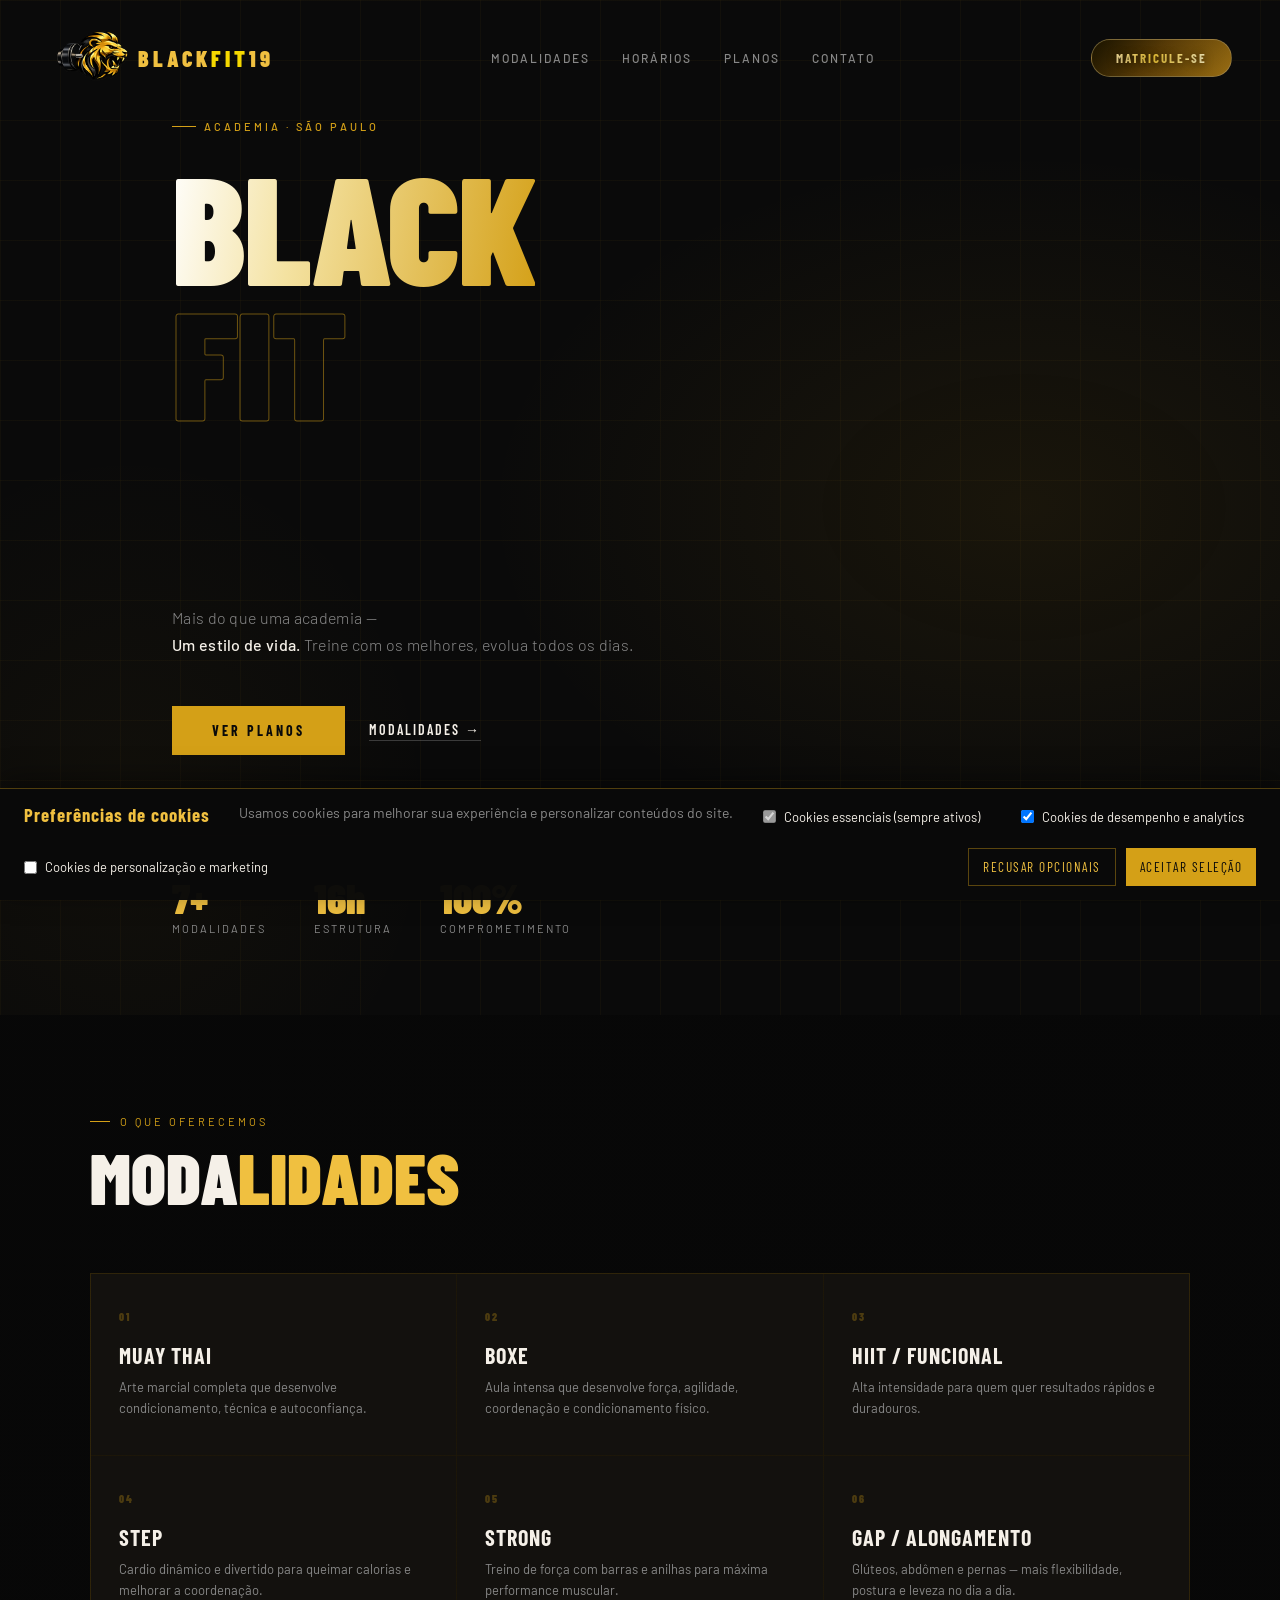
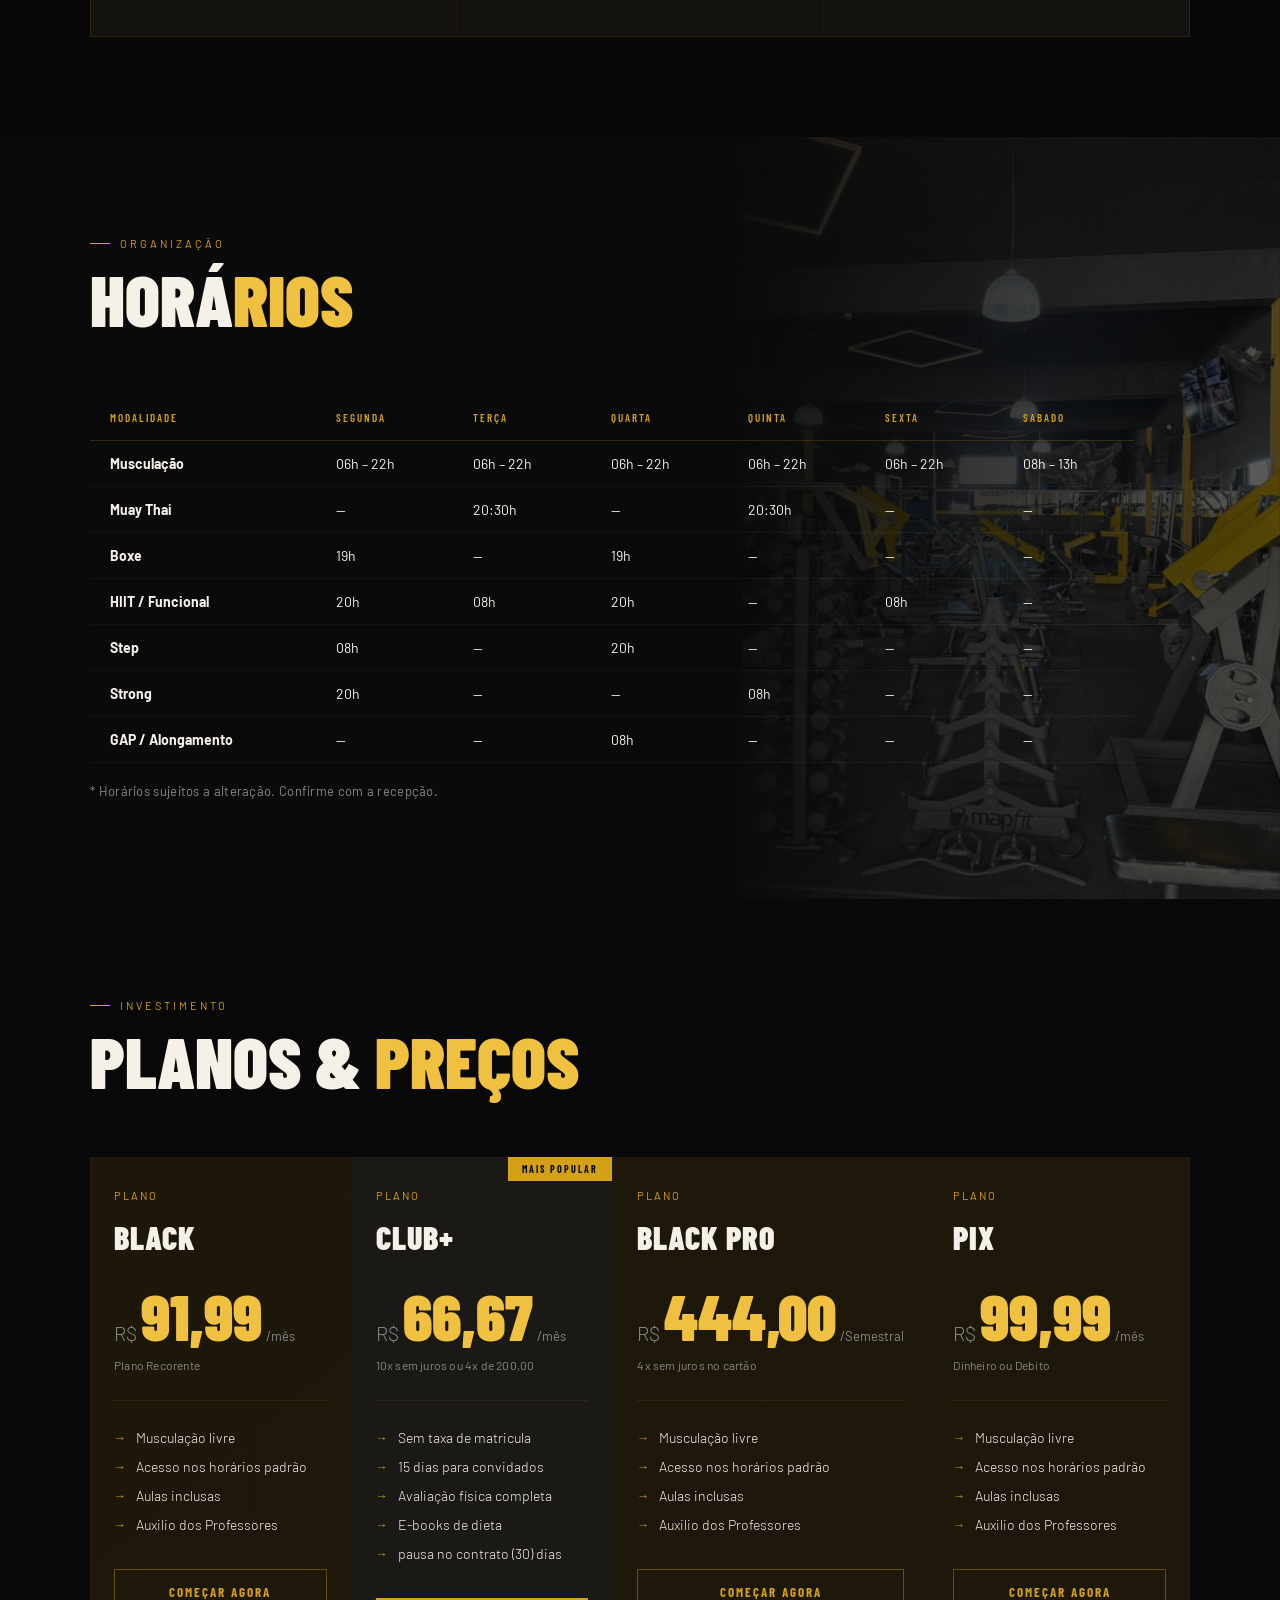
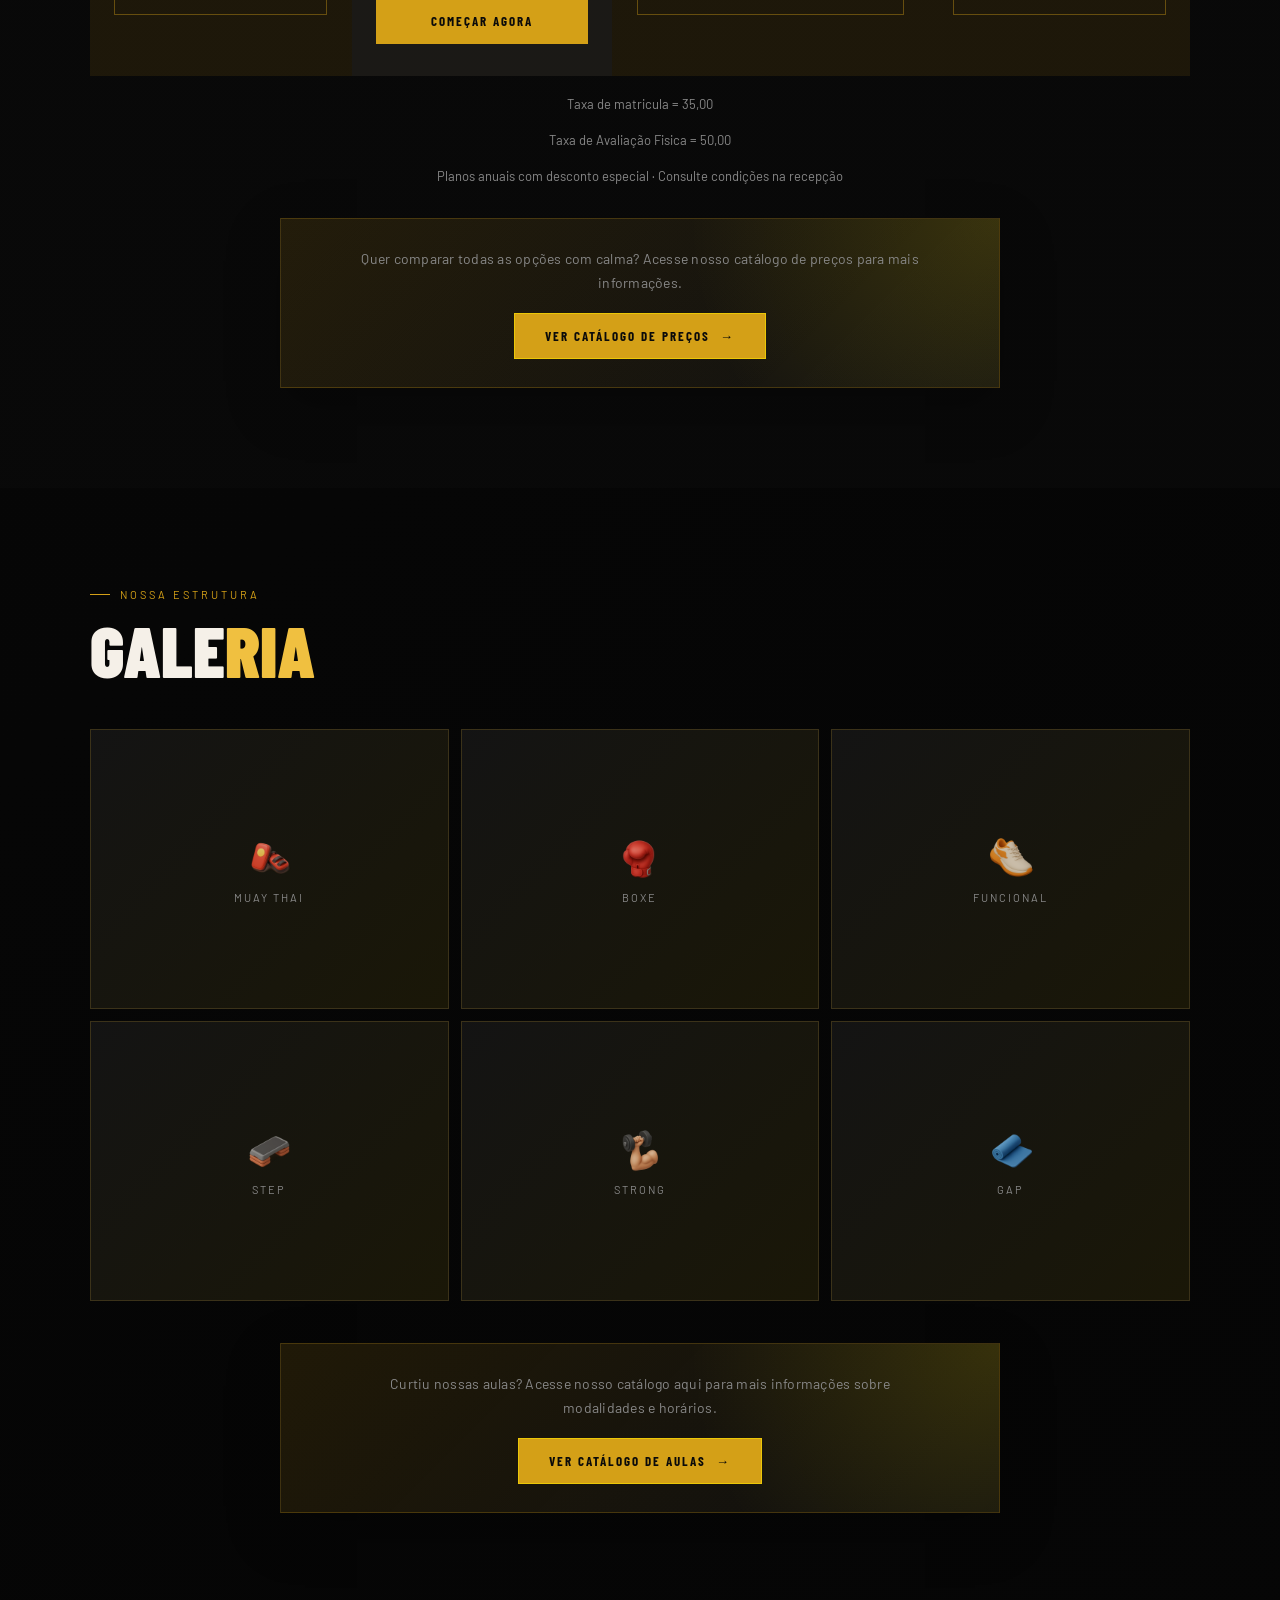
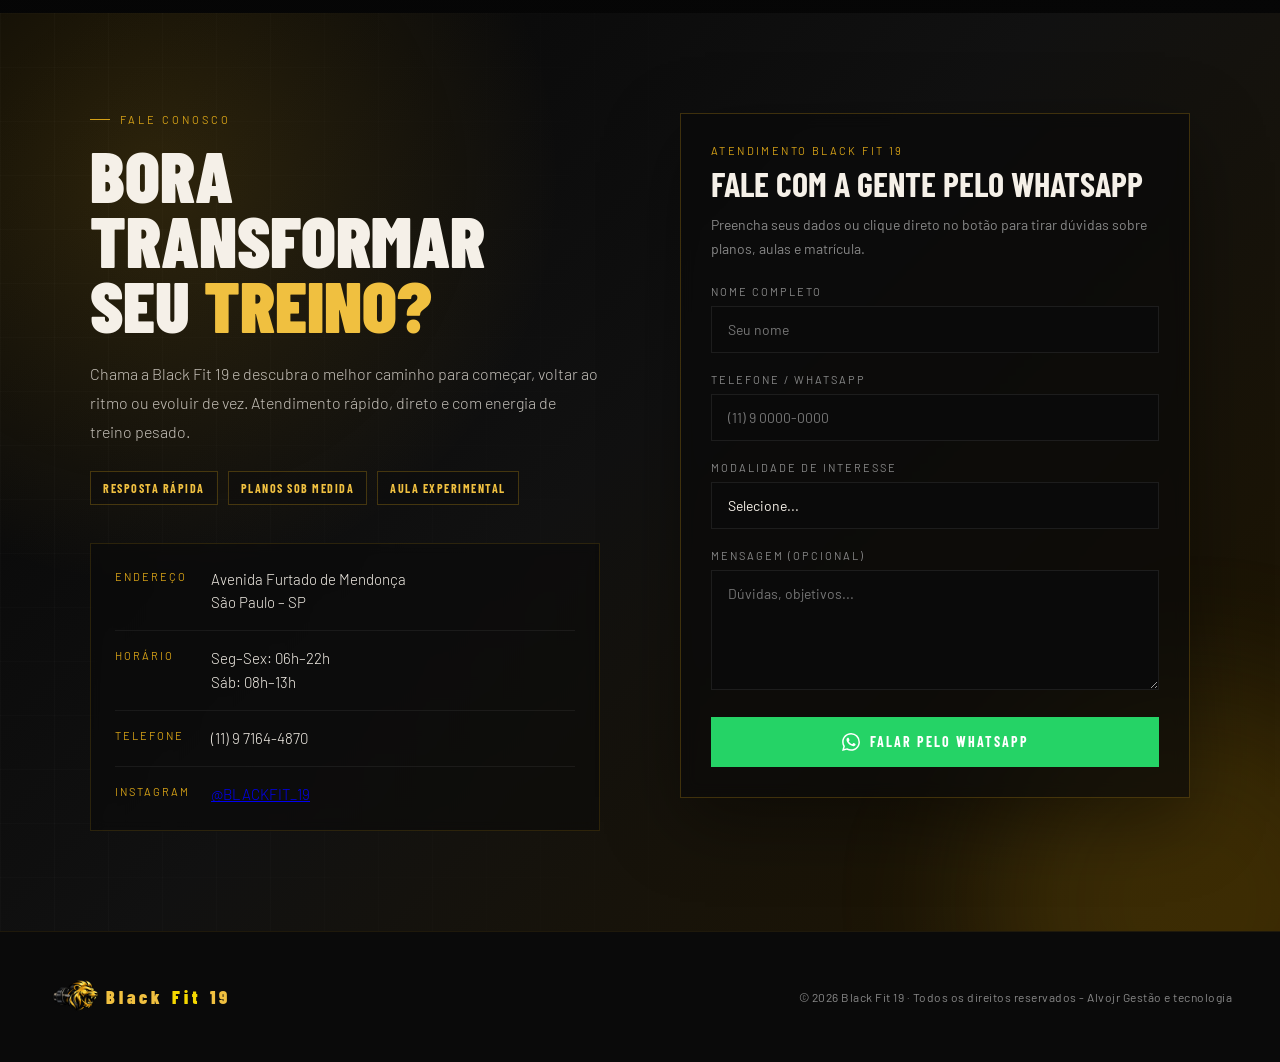
==== commit 28bff9ad: "Add catalog CTAs and improve contact section" ====
--- a/index.html
+++ b/index.html
@@ -325,6 +325,10 @@
       <p style="font-size:13px;color:var(--gray);margin-top:20px;text-align:center">Taxa de Avaliação Fisica = 50,00</p>
       <p style="font-size:13px;color:var(--gray);margin-top:20px;text-align:center">Planos anuais com desconto especial
         · Consulte condições na recepção</p>
+      <div class="catalog-cta reveal">
+        <p class="catalog-cta-text">Quer comparar todas as opções com calma? Acesse nosso catálogo de preços para mais informações.</p>
+        <a class="catalog-cta-btn" href="http://catalogo.blackfit19.com.br" target="_blank" rel="noopener noreferrer">Ver catálogo de preços</a>
+      </div>
 
     </div>
   </section>
@@ -384,6 +388,10 @@
           </div>
         </div>
       </div>
+      <div class="catalog-cta gallery-catalog reveal">
+        <p class="catalog-cta-text">Curtiu nossas aulas? Acesse nosso catálogo aqui para mais informações sobre modalidades e horários.</p>
+        <a class="catalog-cta-btn" href="http://aulas.blackfit19.com.br/" target="_blank" rel="noopener noreferrer">Ver catálogo de aulas</a>
+      </div>
     </div>
 
     <div class="lightbox" id="lightbox">
@@ -402,9 +410,13 @@
     <div class="contact-inner">
       <div class="contact-left reveal">
         <div class="section-tag">Fale conosco</div>
-        <h2 class="section-h2">Vem<br>ser <span class="g">Black</span></h2>
-        <p class="contact-desc">Dê o primeiro passo. Nossa equipe está pronta para tirar suas dúvidas e encontrar o
-          plano ideal para o seu objetivo.</p>
+        <h2 class="section-h2">Bora transformar<br>seu <span class="g">treino?</span></h2>
+        <p class="contact-desc">Chama a Black Fit 19 e descubra o melhor caminho para começar, voltar ao ritmo ou evoluir de vez. Atendimento rápido, direto e com energia de treino pesado.</p>
+        <div class="contact-highlights" aria-label="Diferenciais de atendimento">
+          <span>Resposta rápida</span>
+          <span>Planos sob medida</span>
+          <span>Aula experimental</span>
+        </div>
         <div class="contact-info">
           <div class="contact-row">
             <span class="contact-row-label">Endereço</span>
@@ -426,6 +438,9 @@
         </div>
       </div>
       <div class="contact-right reveal reveal-delay-1">
+        <div class="contact-card-kicker">Atendimento Black Fit 19</div>
+        <h3 class="contact-card-title">Fale com a gente pelo WhatsApp</h3>
+        <p class="contact-card-desc">Preencha seus dados ou clique direto no botão para tirar dúvidas sobre planos, aulas e matrícula.</p>
         <div class="form-group">
           <label class="form-label">Nome completo</label>
           <input type="text" class="form-input" placeholder="Seu nome">
--- a/style.css
+++ b/style.css
@@ -127,6 +127,17 @@
 .plan-cta:hover{background:var(--gold);color:var(--black)}
 .plan-card.featured .plan-cta:hover{background:var(--yellow)}
 
+
+/* CATÁLOGOS */
+.catalog-cta{margin:34px auto 0;padding:28px;max-width:720px;text-align:center;background:linear-gradient(135deg,rgba(212,160,23,.13),rgba(255,255,255,.035));border:1px solid rgba(212,160,23,.24);box-shadow:0 18px 50px rgba(0,0,0,.26);position:relative;overflow:hidden;}
+.catalog-cta::before{content:'';position:absolute;inset:0;background:radial-gradient(circle at top right,rgba(245,216,0,.16),transparent 42%);pointer-events:none;}
+.catalog-cta-text{position:relative;margin:0 auto 18px;max-width:560px;font-size:14px;line-height:1.7;color:var(--gray);letter-spacing:.25px;}
+.catalog-cta-btn{position:relative;display:inline-flex;align-items:center;justify-content:center;font-family:var(--font-head);font-weight:700;font-size:13px;letter-spacing:2px;text-transform:uppercase;text-decoration:none;color:var(--black);background:var(--gold);padding:14px 30px;border:1px solid rgba(245,216,0,.7);transition:transform .25s,background .25s,box-shadow .25s;}
+.catalog-cta-btn::after{content:'→';margin-left:10px;transition:transform .25s;}
+.catalog-cta-btn:hover{background:var(--yellow);transform:translateY(-2px);box-shadow:0 10px 26px rgba(212,160,23,.18);}
+.catalog-cta-btn:hover::after{transform:translateX(4px);}
+.gallery-catalog{margin-top:42px;}
+
 /* GALERIA */
 .gallery{background:var(--black);position:relative;overflow:hidden;isolation:isolate;}
 .gallery-inner{max-width:1100px;margin:0 auto;position:relative;z-index:1;}
@@ -156,15 +167,23 @@
 .lb-next { right: 12px; }
 
 /* CONTATO */
-.contact{background:var(--black2)}
-.contact-inner{max-width:1100px;margin:0 auto;display:grid;grid-template-columns:1fr 1fr;gap:80px;align-items:start}
+.contact{position:relative;overflow:hidden;background:radial-gradient(circle at 12% 18%,rgba(212,160,23,.18),transparent 30%),linear-gradient(135deg,#050505 0%,#111 48%,#201600 100%);}
+.contact::before{content:'';position:absolute;inset:0;background:linear-gradient(90deg,rgba(255,255,255,.03) 1px,transparent 1px),linear-gradient(rgba(255,255,255,.025) 1px,transparent 1px);background-size:54px 54px;mask-image:linear-gradient(90deg,rgba(0,0,0,.65),transparent 72%);pointer-events:none;}
+.contact::after{content:'';position:absolute;right:-120px;bottom:-180px;width:420px;height:420px;border-radius:50%;background:rgba(212,160,23,.16);filter:blur(70px);pointer-events:none;}
+.contact-inner{max-width:1100px;margin:0 auto;display:grid;grid-template-columns:1fr 1fr;gap:80px;align-items:start;position:relative;z-index:1;}
 .contact-left .section-h2{margin-bottom:24px}
-.contact-desc{font-size:15px;font-weight:300;line-height:1.8;color:var(--gray);margin-bottom:40px}
-.contact-info{display:flex;flex-direction:column;gap:20px}
-.contact-row{display:flex;align-items:flex-start;gap:16px}
+.contact-desc{font-size:16px;font-weight:300;line-height:1.8;color:rgba(245,240,232,.78);margin-bottom:24px;max-width:520px;}
+.contact-highlights{display:flex;flex-wrap:wrap;gap:10px;margin-bottom:38px;}
+.contact-highlights span{font-family:var(--font-head);font-weight:700;font-size:12px;letter-spacing:1.5px;text-transform:uppercase;color:var(--gold2);padding:9px 12px;border:1px solid rgba(212,160,23,.28);background:rgba(10,10,10,.42);}
+.contact-info{display:flex;flex-direction:column;gap:16px;padding:24px;background:rgba(10,10,10,.48);border:1px solid rgba(212,160,23,.16);backdrop-filter:blur(6px);}
+.contact-row{display:flex;align-items:flex-start;gap:16px;padding-bottom:16px;border-bottom:1px solid rgba(255,255,255,.06);}
+.contact-row:last-child{padding-bottom:0;border-bottom:0;}
 .contact-row-label{font-size:11px;letter-spacing:2px;text-transform:uppercase;color:var(--gold);min-width:80px;margin-top:2px}
-.contact-row-val{font-size:15px;color:var(--white);font-weight:300}
-.contact-right{}
+.contact-row-val{font-size:15px;color:var(--white);font-weight:300;line-height:1.55;}
+.contact-right{padding:30px;background:rgba(10,10,10,.68);border:1px solid rgba(212,160,23,.26);box-shadow:0 24px 70px rgba(0,0,0,.38);backdrop-filter:blur(8px);}
+.contact-card-kicker{font-size:11px;letter-spacing:2.4px;text-transform:uppercase;color:var(--gold);margin-bottom:10px;}
+.contact-card-title{font-family:var(--font-head);font-size:34px;line-height:1;text-transform:uppercase;color:var(--white);margin-bottom:12px;}
+.contact-card-desc{font-size:14px;line-height:1.7;color:var(--gray);margin-bottom:24px;}
 .form-group{margin-bottom:20px}
 .form-label{font-size:11px;letter-spacing:2px;text-transform:uppercase;color:var(--gray);display:block;margin-bottom:8px}
 .form-input,.form-select,.form-textarea{width:100%;background:var(--black);border:1px solid rgba(255,255,255,0.08);color:var(--white);padding:14px 16px;font-family:var(--font-body);font-size:14px;transition:border-color .2s;outline:none;}
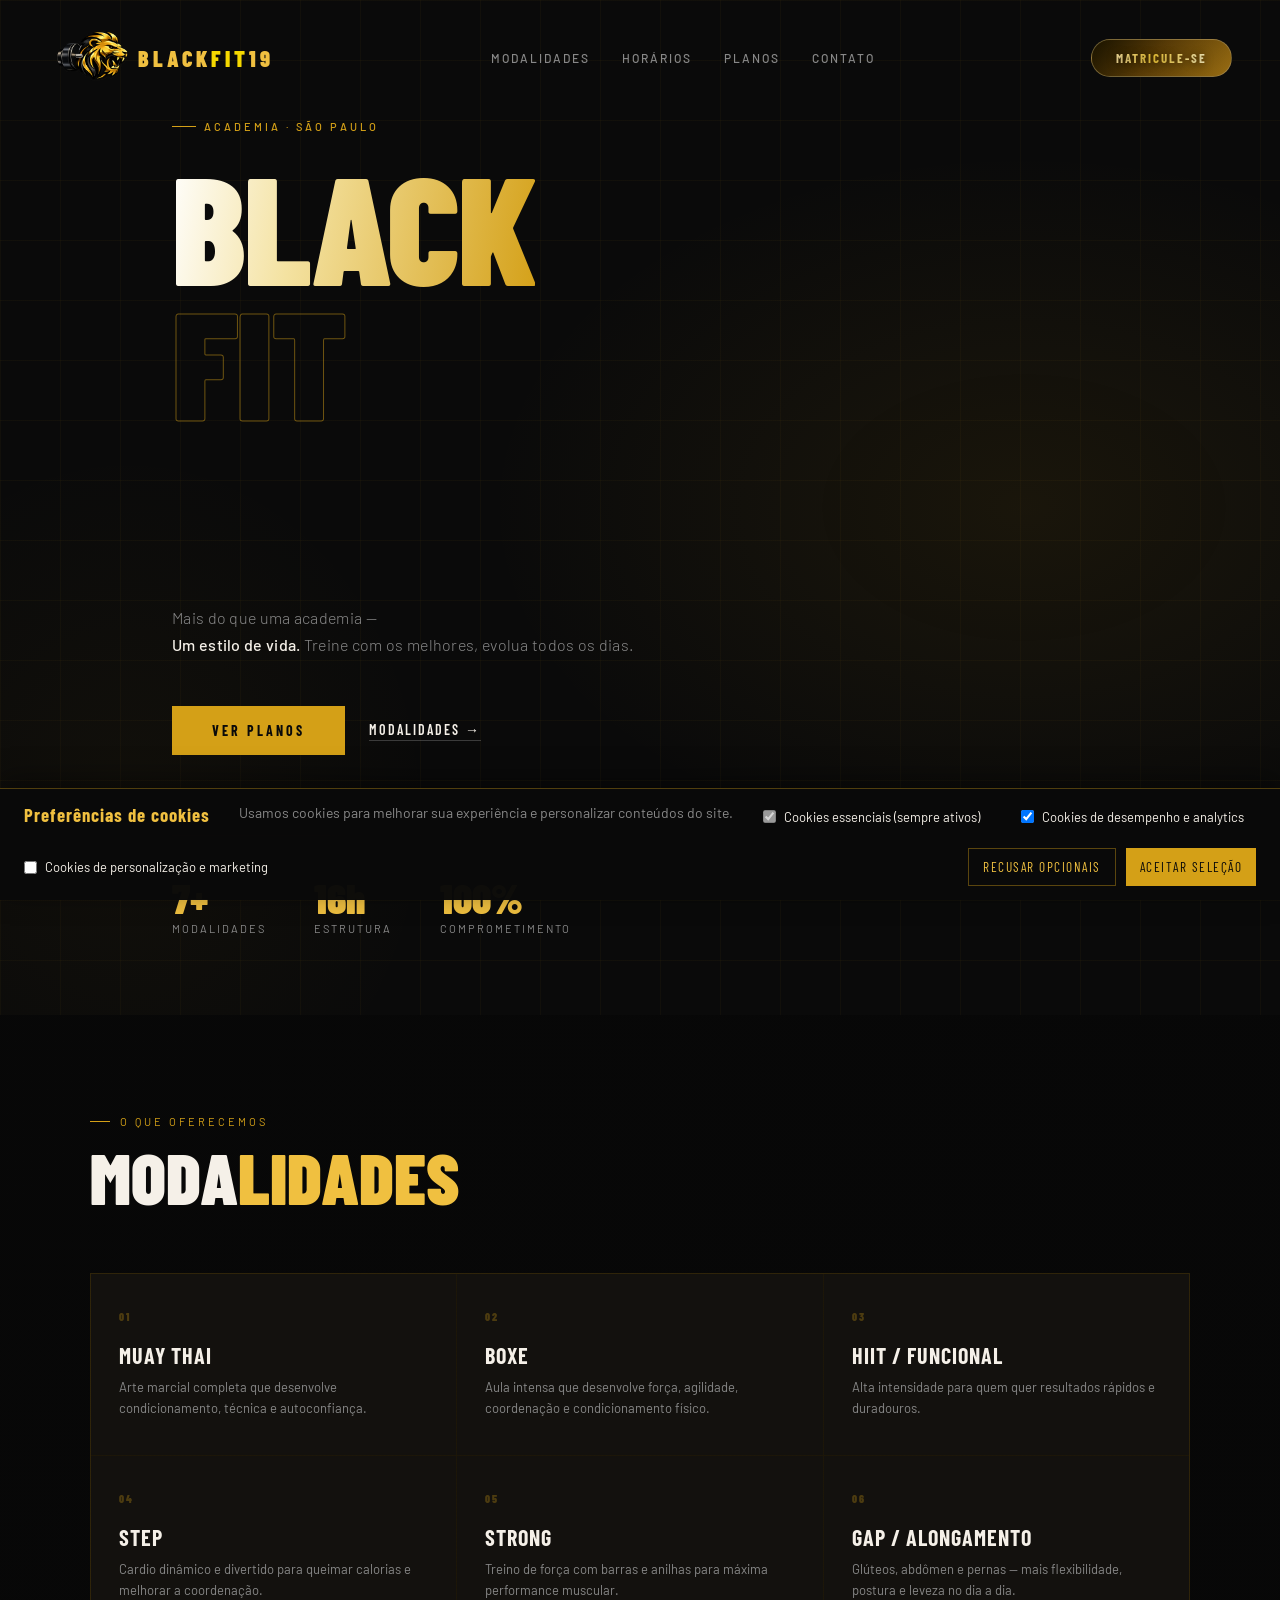
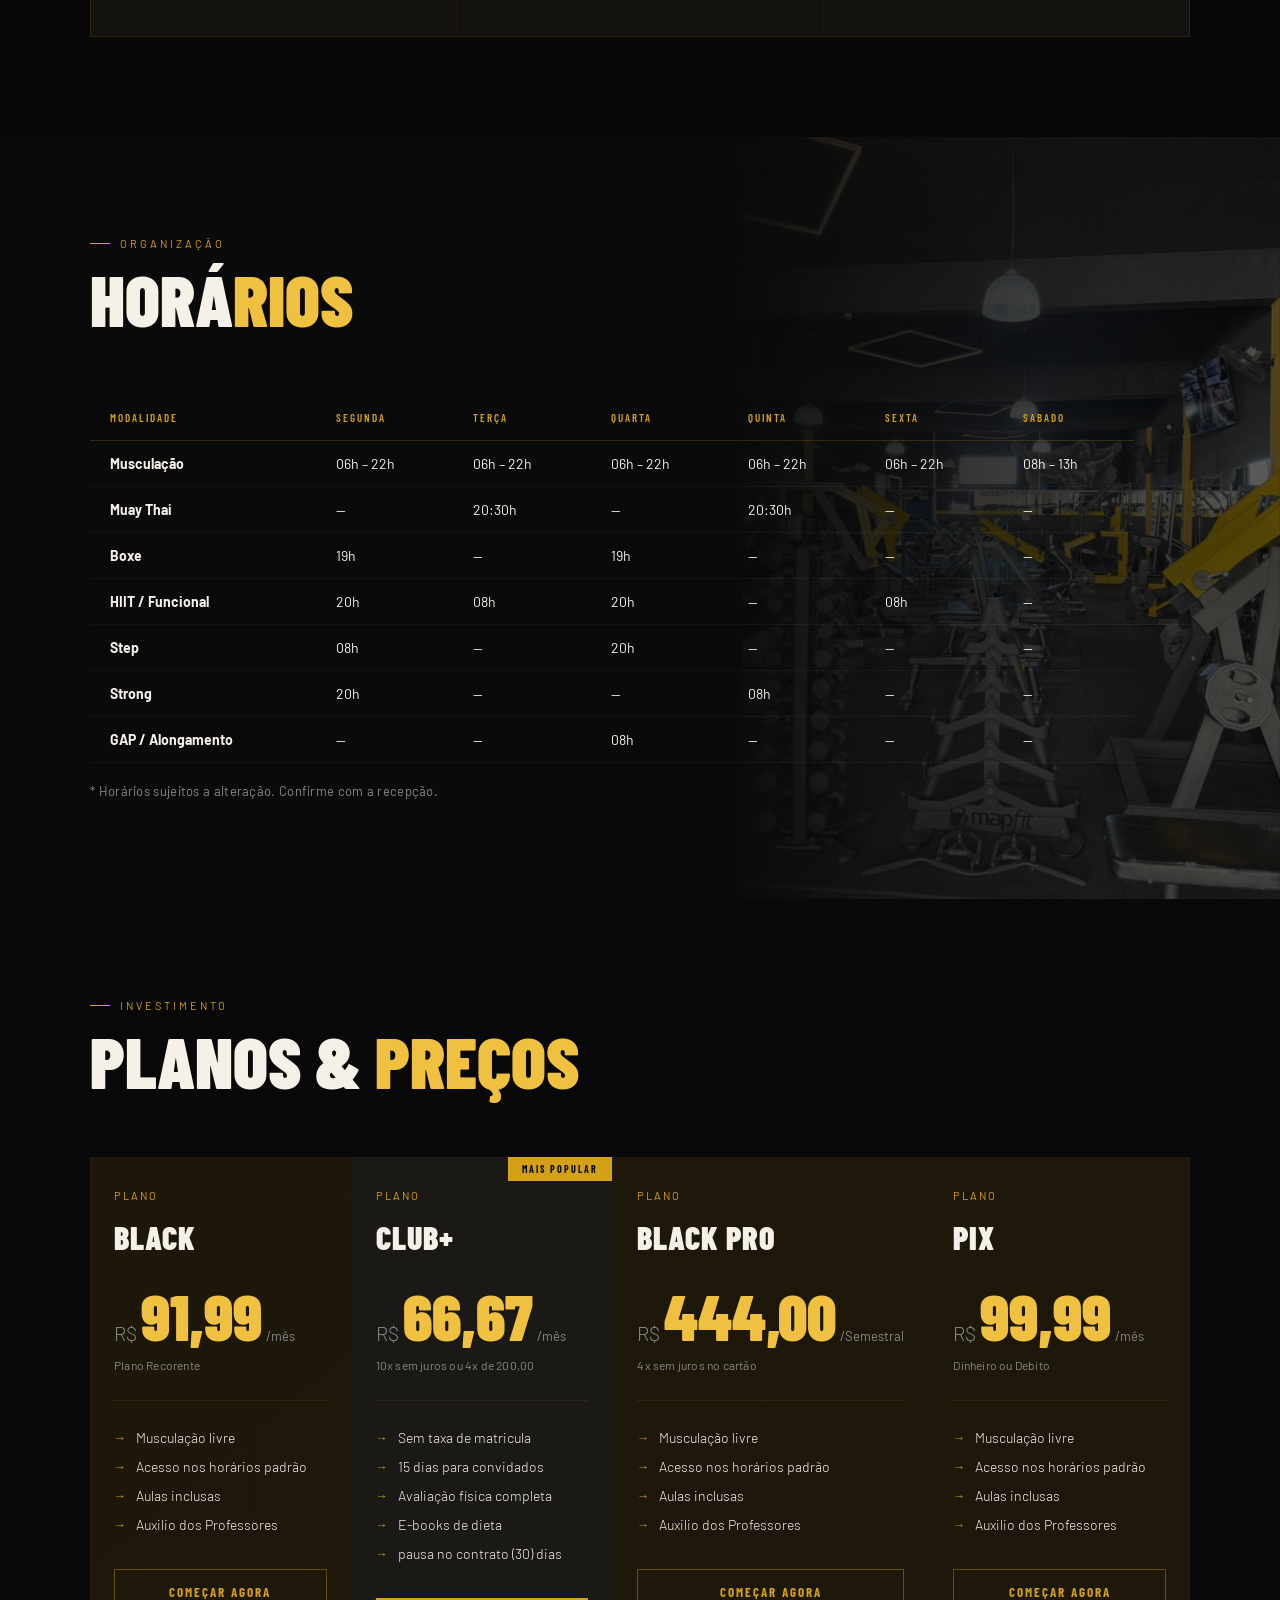
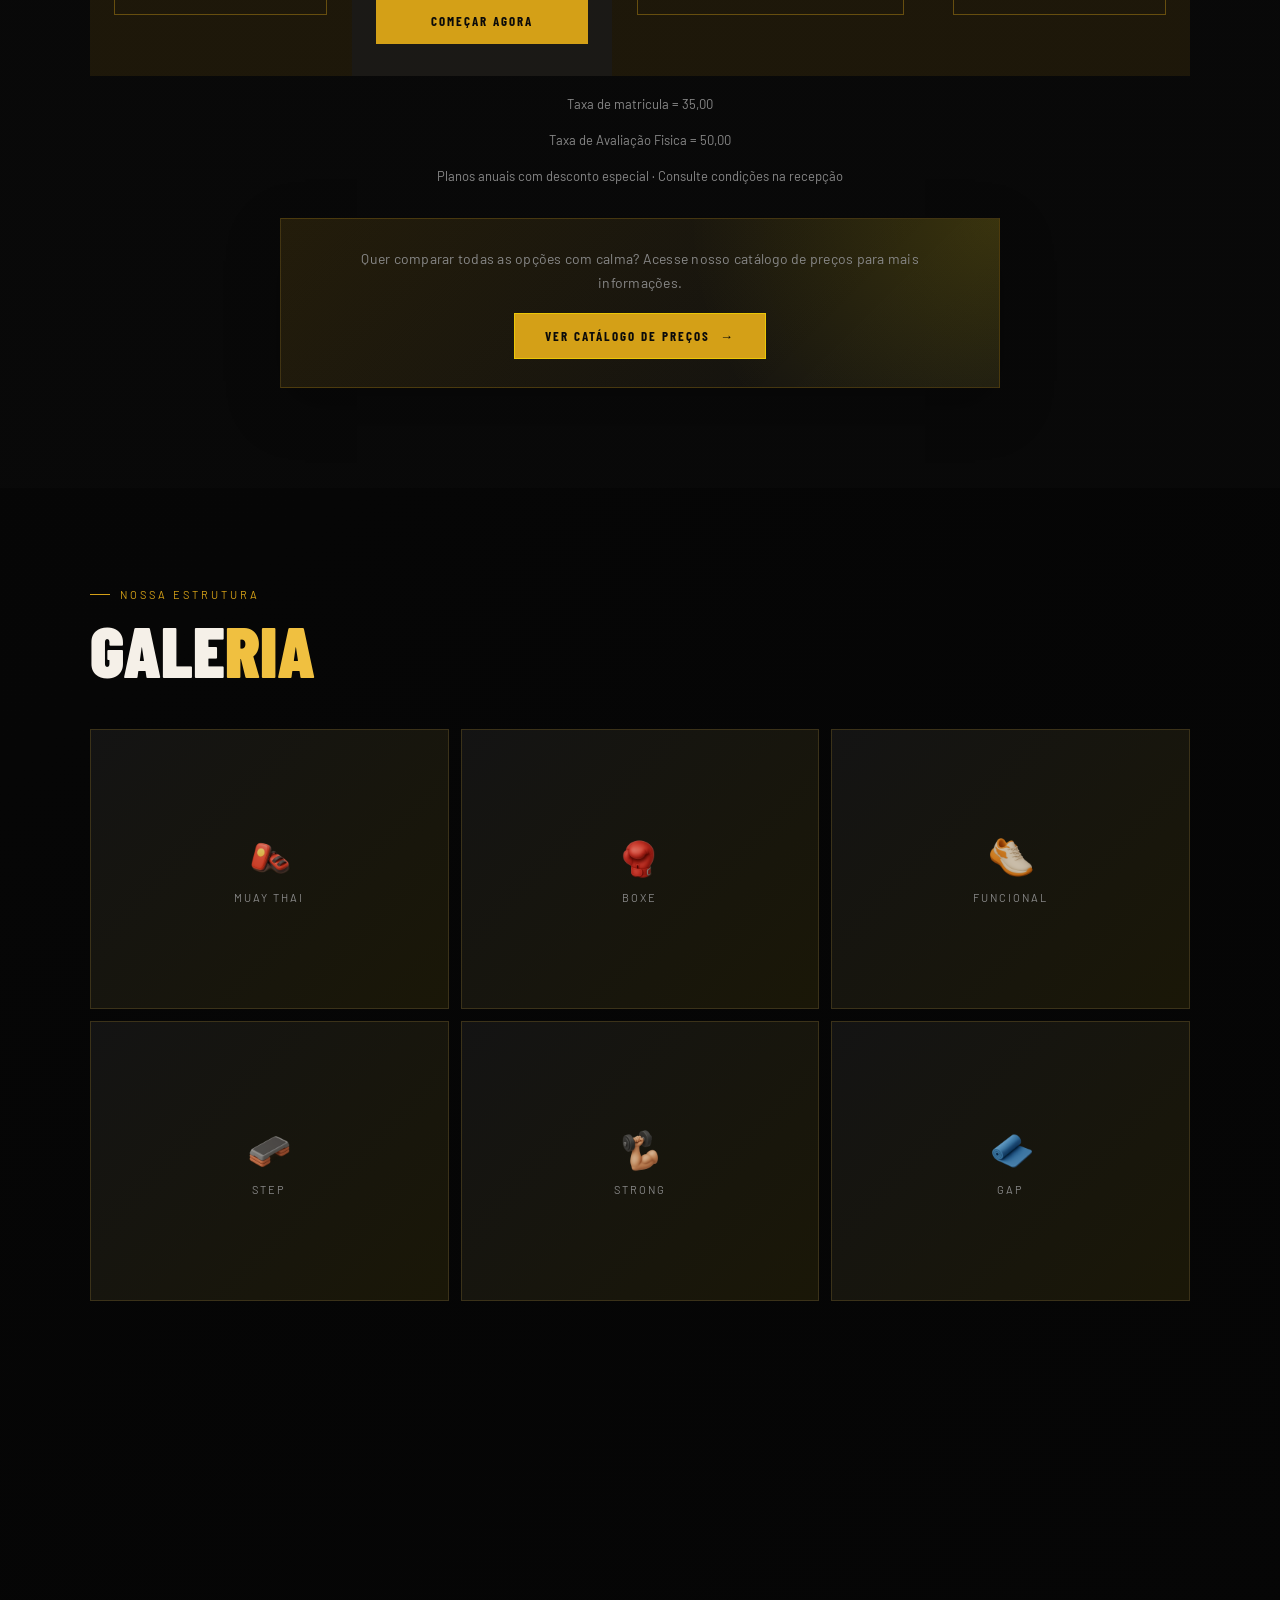
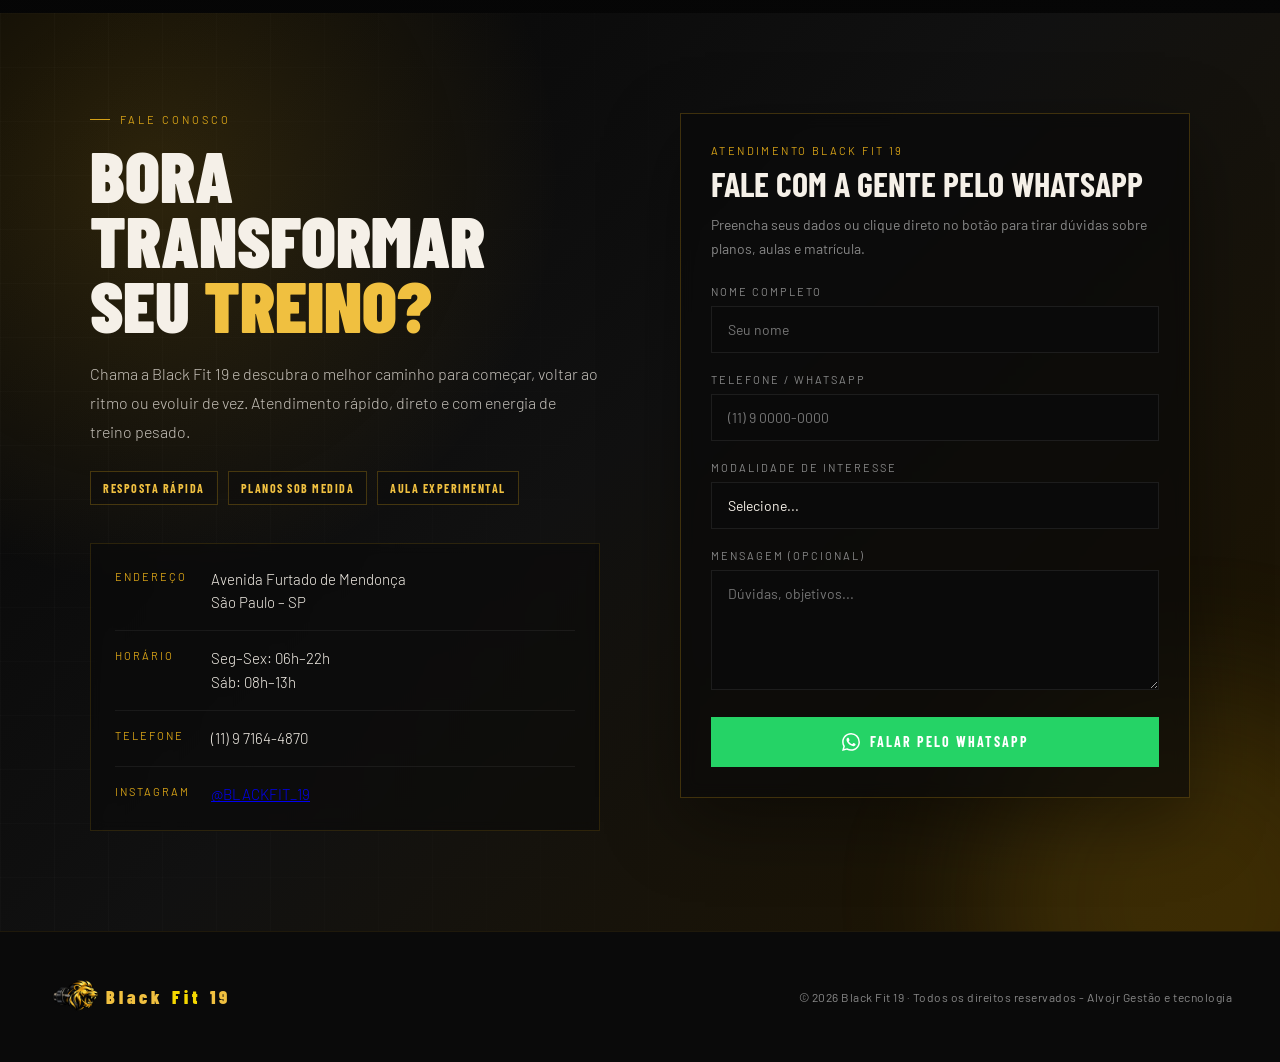
==== commit 2a25f610: "Replace image source for boxe training" ====
--- a/index.html
+++ b/index.html
@@ -353,7 +353,7 @@
           </div>
         </div>
         <div class="gal-item">
-          <img class="gal-image" src="assets/aulas/Fit dance.jpg" alt="Treino de boxe na Black Fit 19">
+          <img class="gal-image" src="assets/icones/leao.PNG" alt="Treino de boxe na Black Fit 19">
           <div class="gal-placeholder">
             <div class="gal-icon"><img class="gal-icon-img" src="assets/icones/boxeicone.png" alt="Ícone boxe e muay thai"></div>
             <div class="gal-text">Boxe</div>
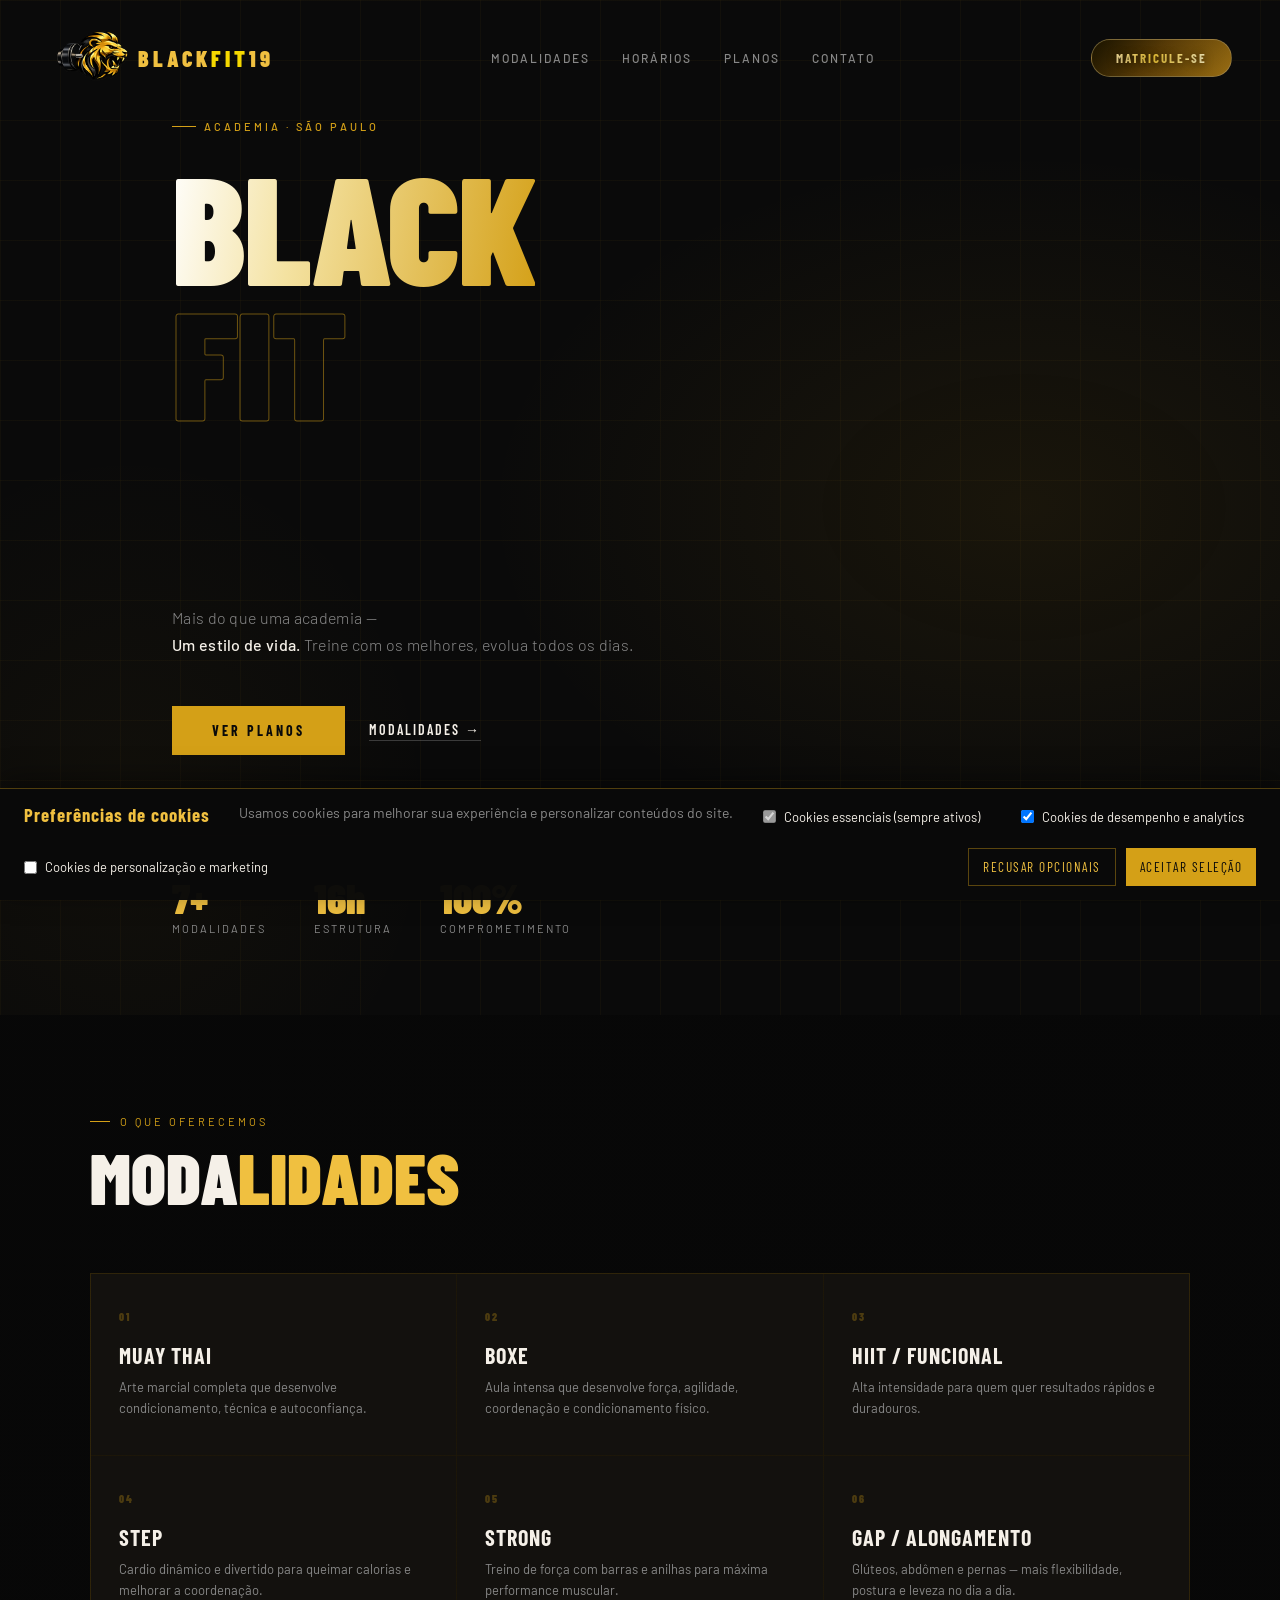
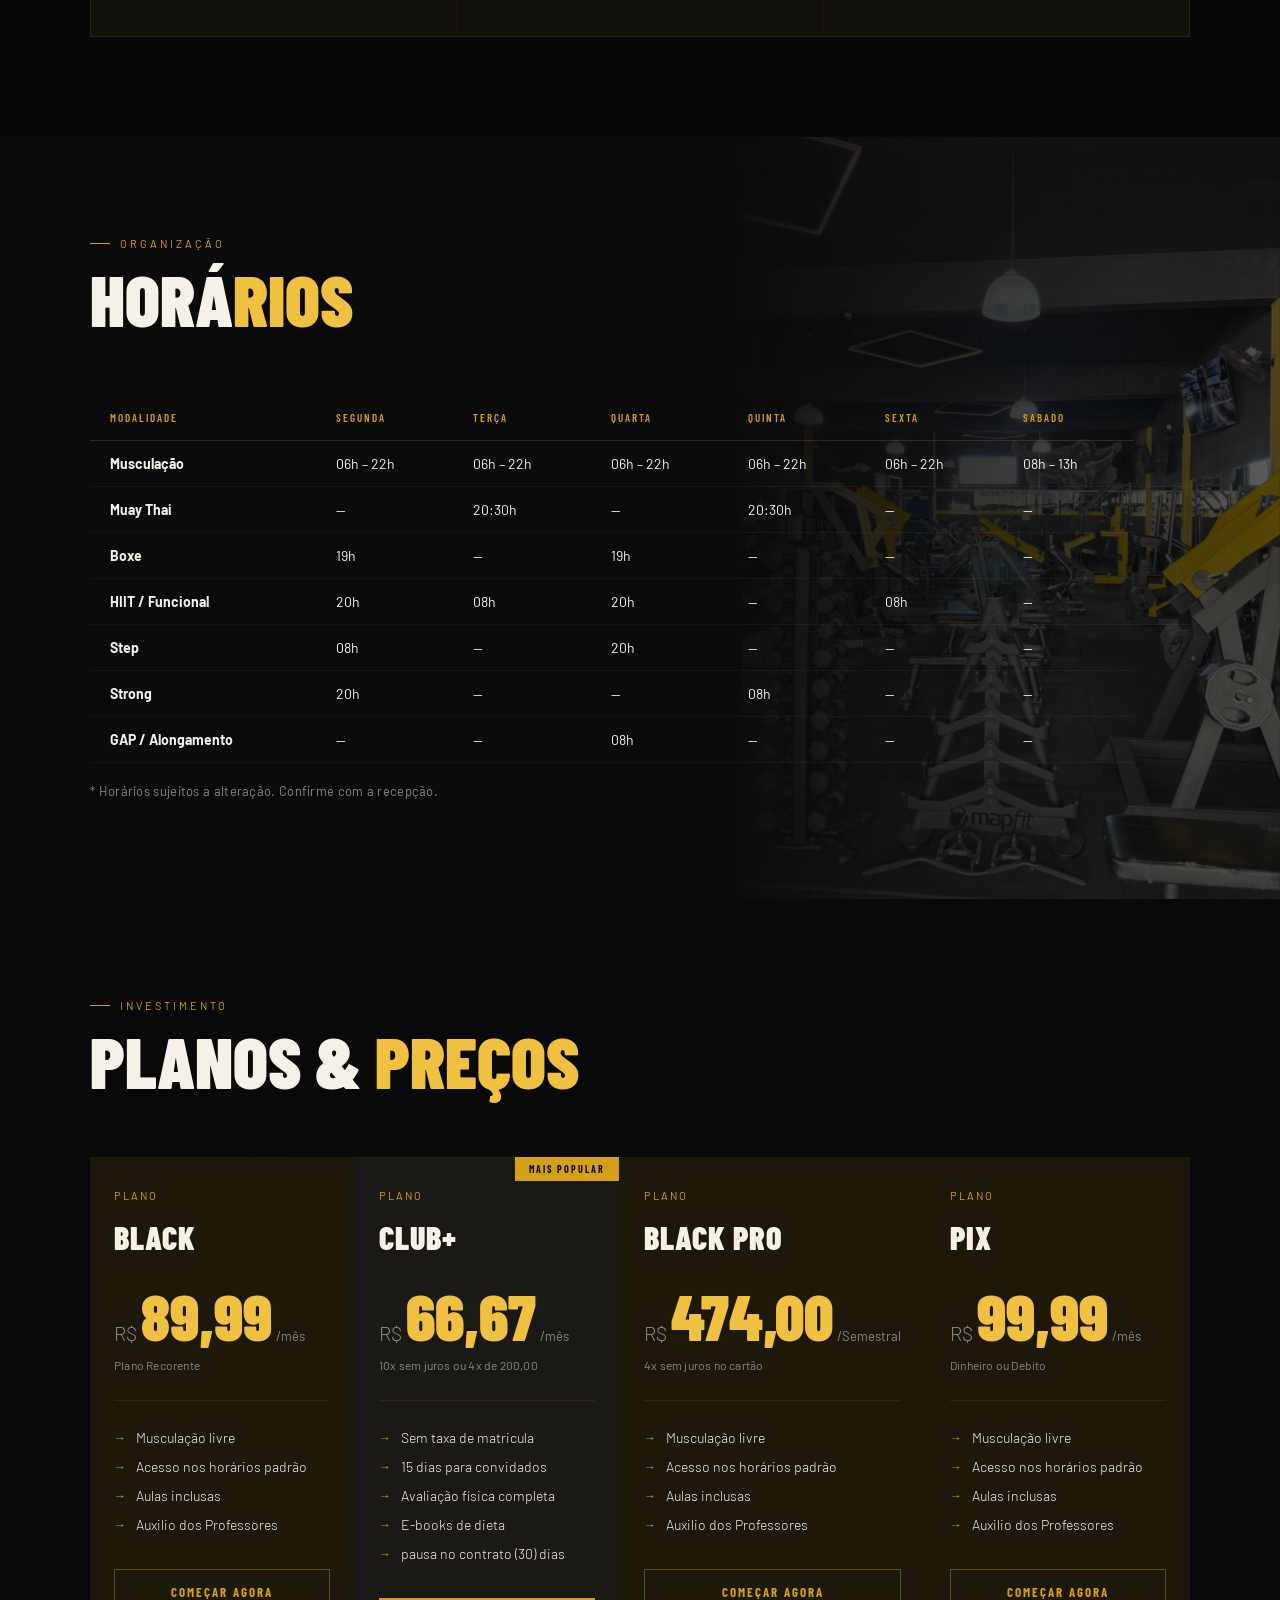
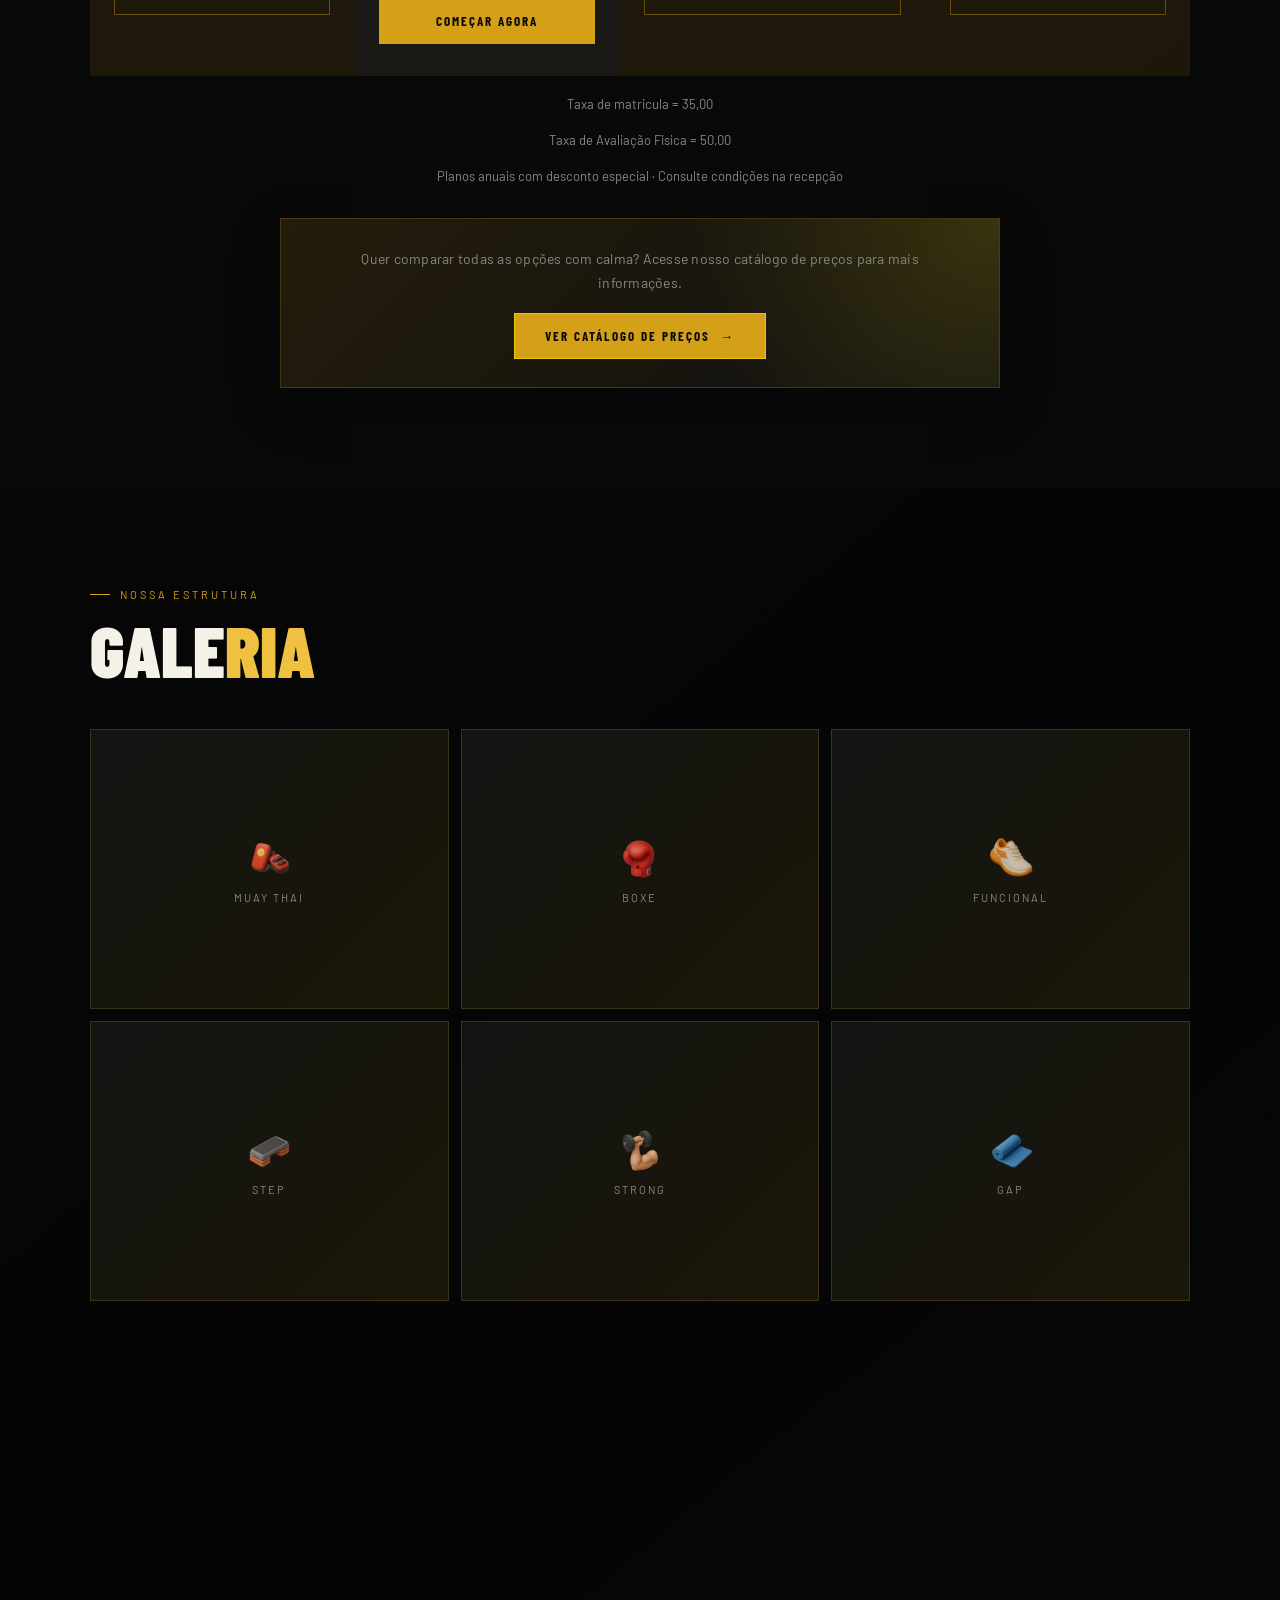
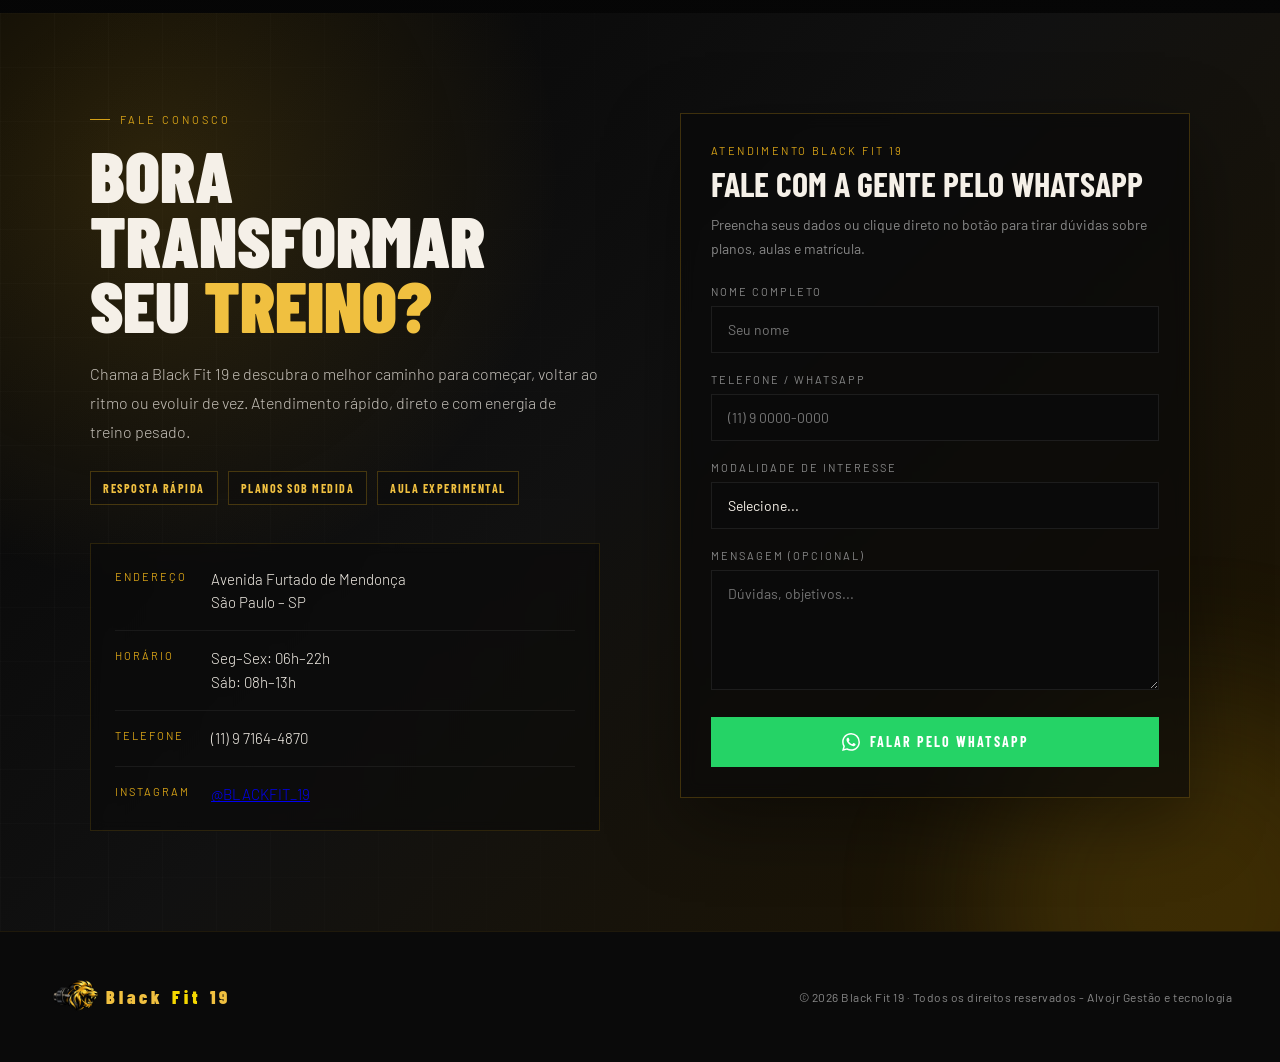
==== commit 4e063361: "Update plan prices in index.html" ====
--- a/index.html
+++ b/index.html
@@ -249,7 +249,7 @@
           <div class="plan-name">Black</div>
           <div class="plan-price-row">
             <span class="plan-currency">R$</span>
-            <span class="plan-price">91,99</span>
+            <span class="plan-price">89,99</span>
             <span class="plan-period">/mês</span>
           </div>
           <p class="plan-payment-note">Plano Recorente</p>
@@ -288,7 +288,7 @@
           <div class="plan-name">Black Pro</div>
           <div class="plan-price-row">
             <span class="plan-currency">R$</span>
-            <span class="plan-price">444,00</span>
+            <span class="plan-price">474,00</span>
             <span class="plan-period">/Semestral</span>
           </div>
           <p class="plan-payment-note">4x sem juros no cartão</p>
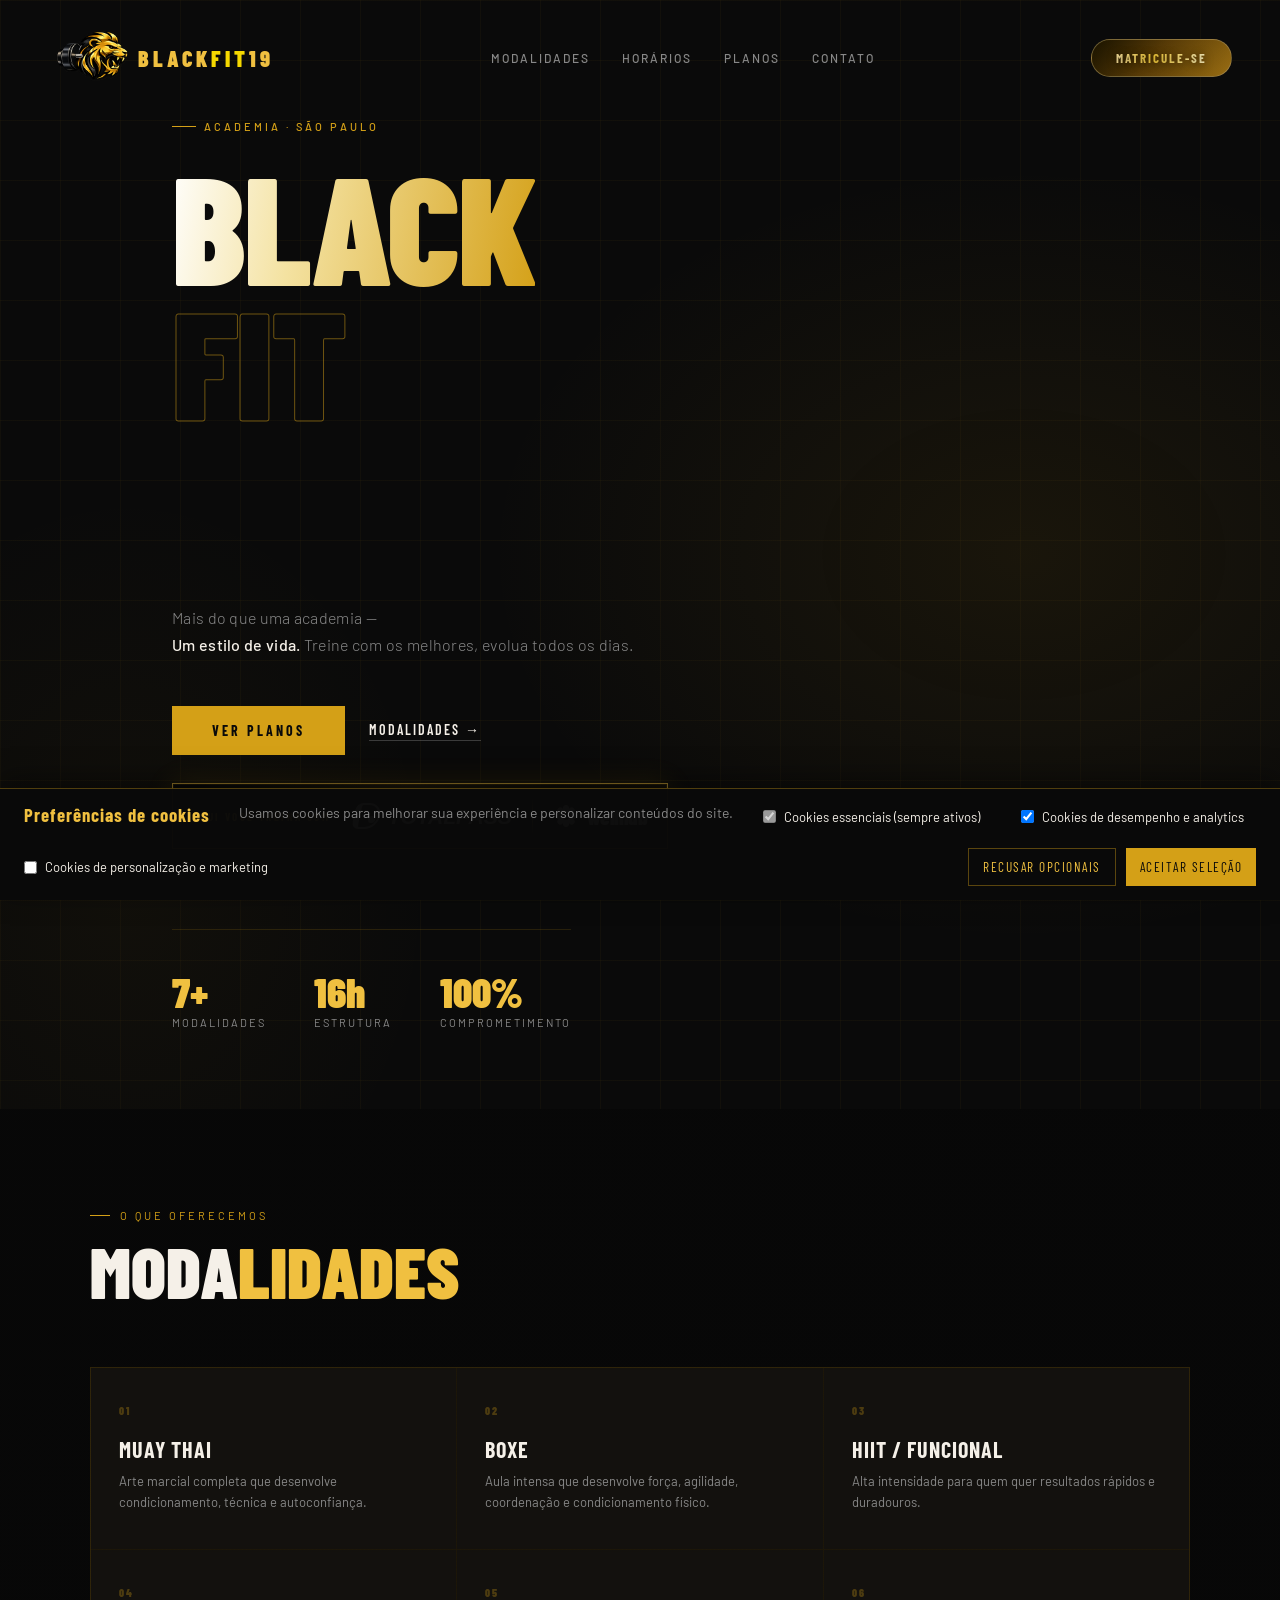
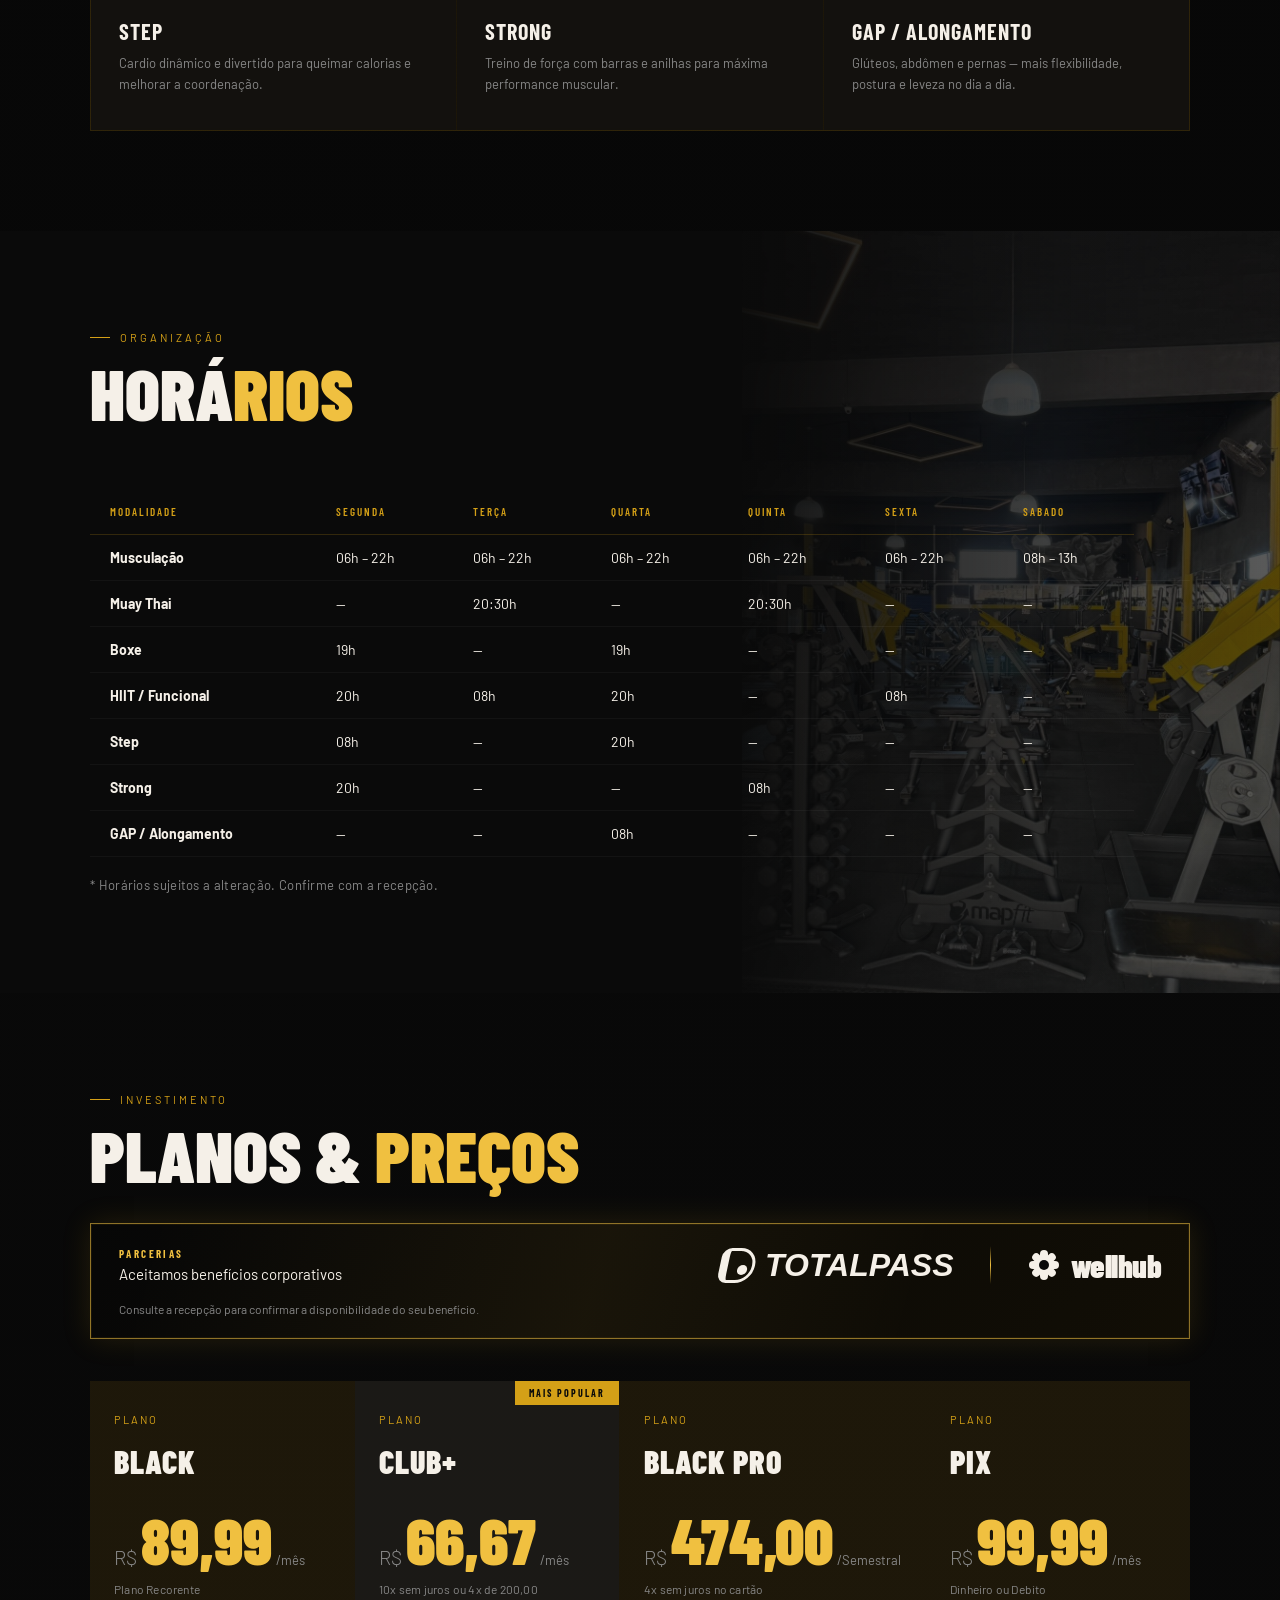
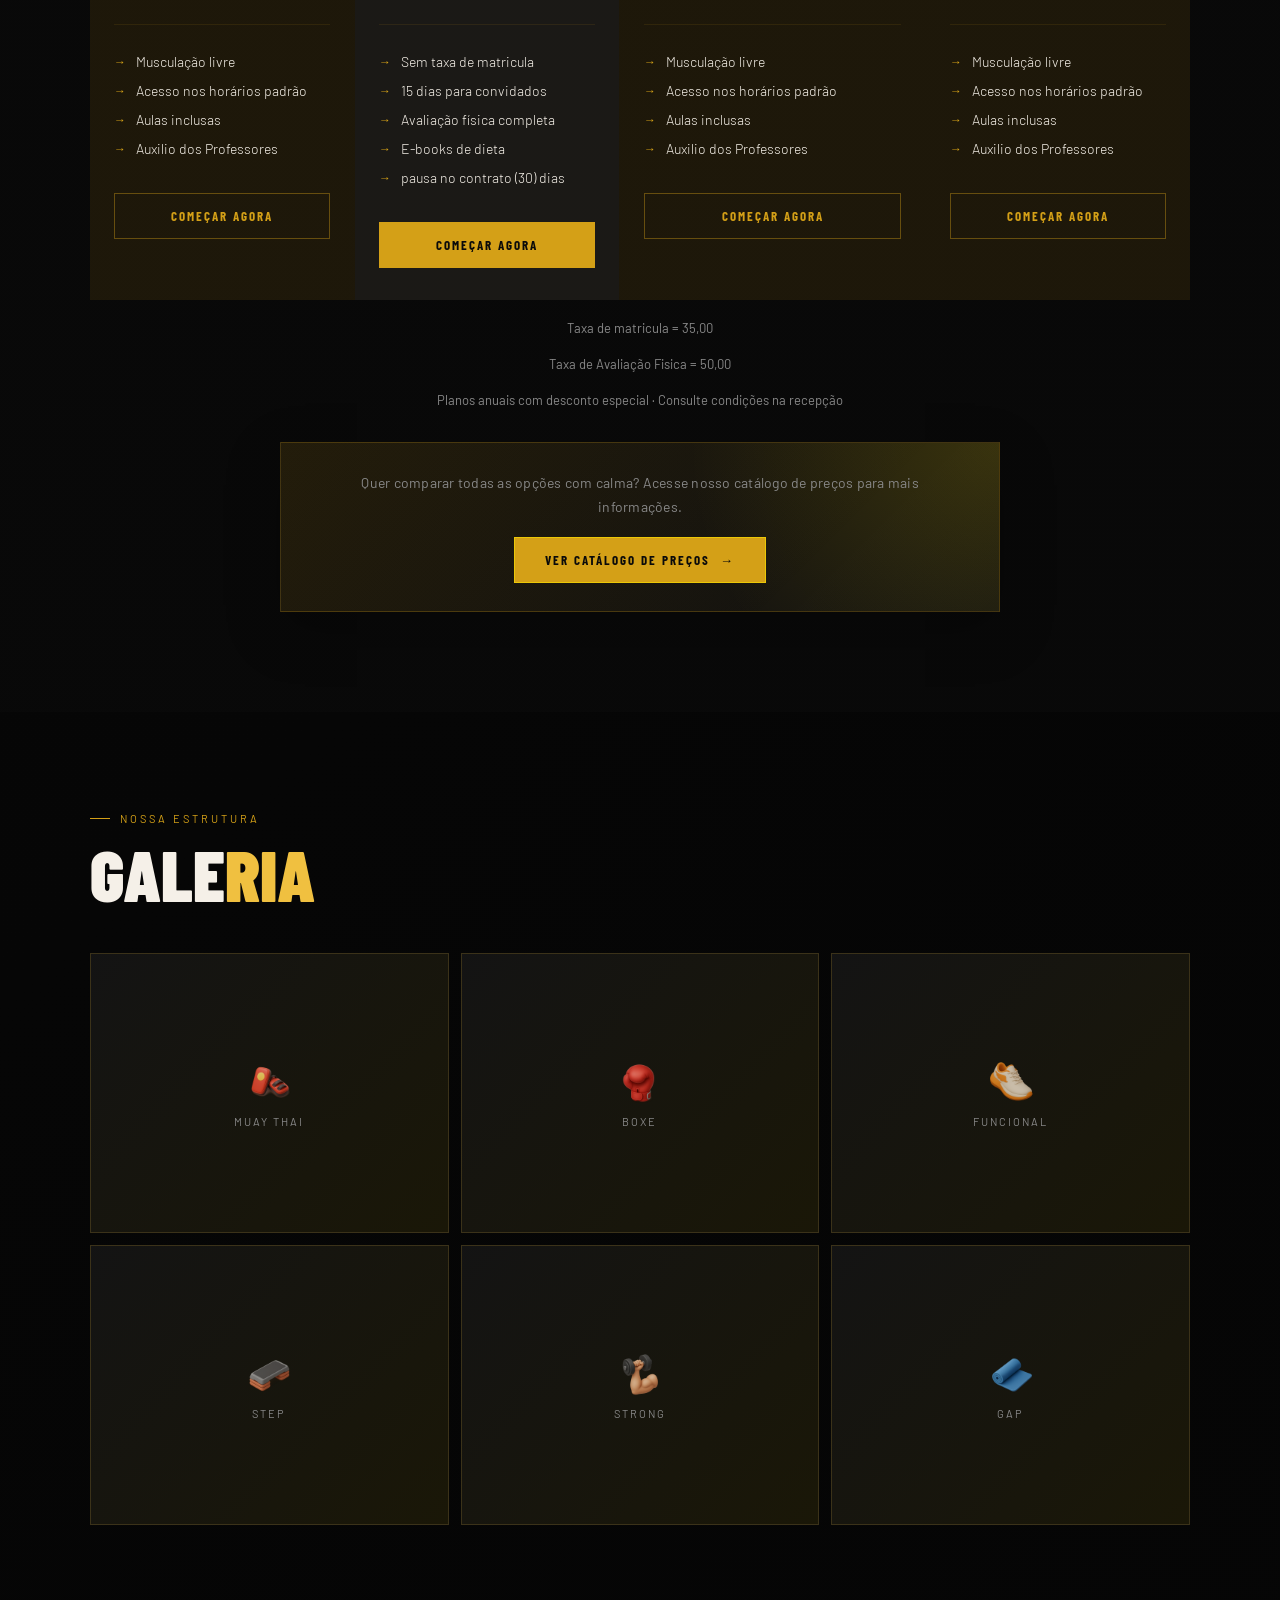
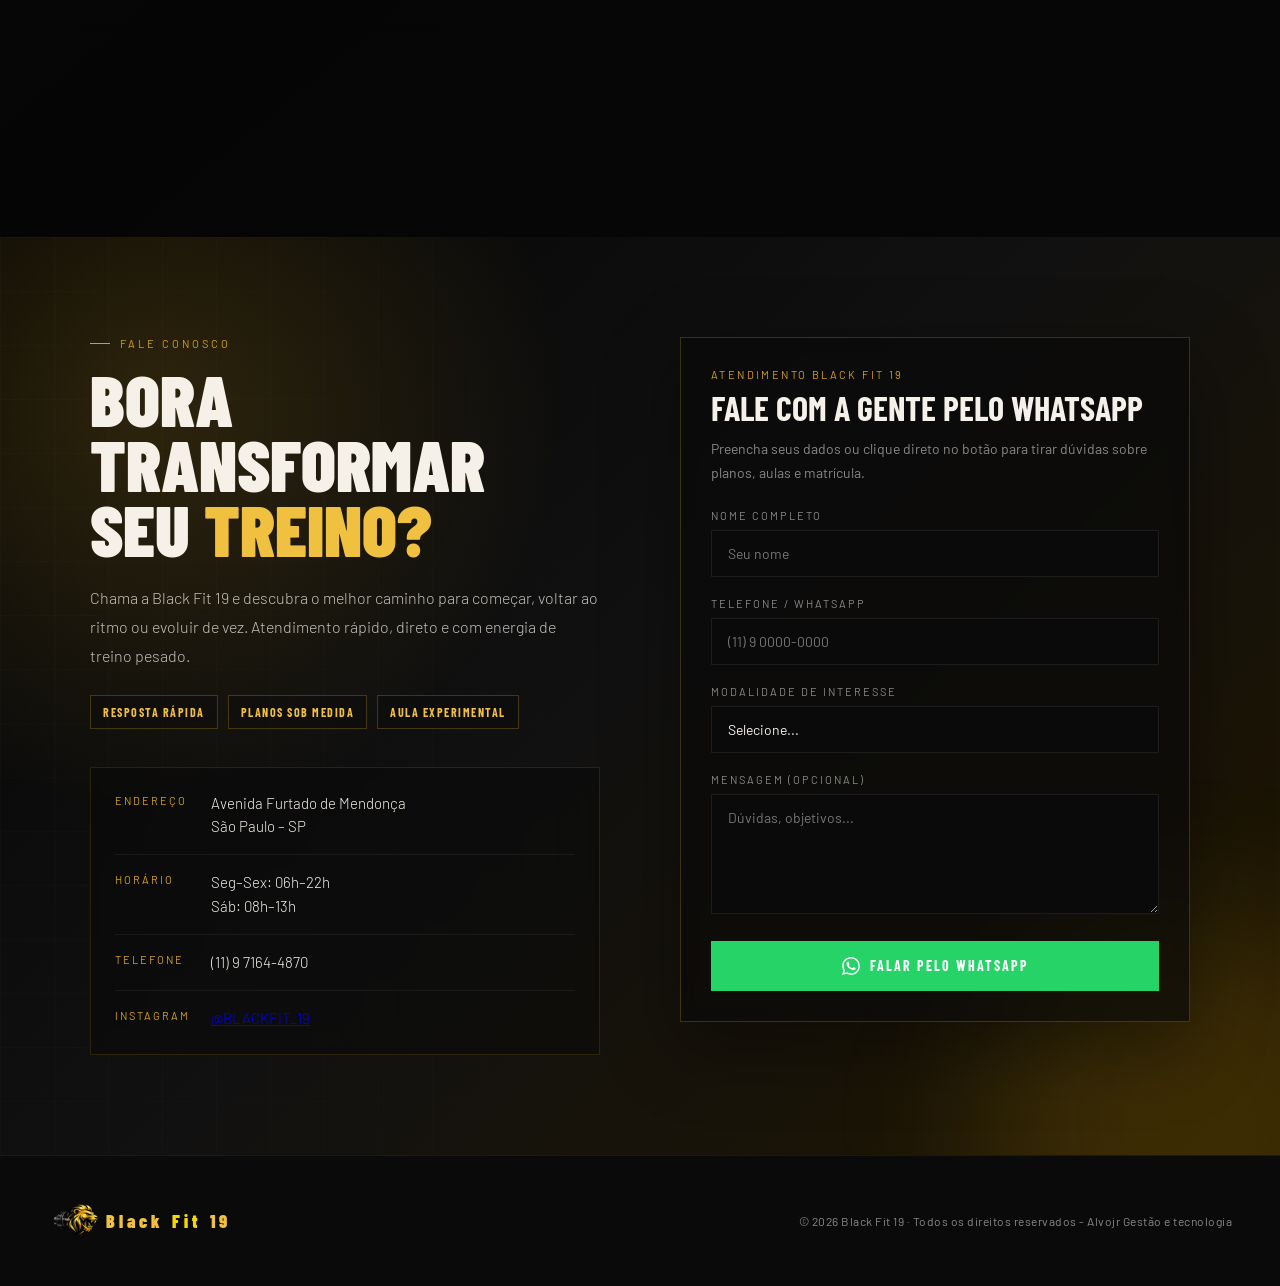
==== commit 7c243253: "Add TotalPass and Wellhub partnership banners" ====
--- a/index.html
+++ b/index.html
@@ -64,6 +64,20 @@
         <a class="btn-primary" href="#plans">Ver Planos</a>
         <a class="btn-ghost" href="#modalities">Modalidades →</a>
       </div>
+      <div class="partners-card partners-card--hero reveal" aria-label="Parcerias aceitas: TotalPass e Wellhub">
+        <span class="partners-kicker">Aqui você treina com</span>
+        <div class="partners-list">
+          <div class="partner-brand partner-brand--totalpass">
+            <span class="totalpass-symbol" aria-hidden="true">P</span>
+            <span class="partner-name">TotalPass</span>
+          </div>
+          <span class="partners-divider" aria-hidden="true"></span>
+          <div class="partner-brand partner-brand--wellhub">
+            <span class="wellhub-symbol" aria-hidden="true"><i></i><i></i><i></i><i></i><i></i><i></i><i></i><i></i></span>
+            <span class="partner-name">wellhub</span>
+          </div>
+        </div>
+      </div>
       <div class="hero-stats">
         <div class="stat-item">
           <div class="stat-num">7+</div>
@@ -241,6 +255,24 @@
       <div class="plans-header reveal">
         <div class="section-tag">Investimento</div>
         <h2 class="section-h2">Planos &amp; <span class="g">Preços</span></h2>
+      </div>
+      <div class="partners-card partners-card--plans reveal" aria-label="Parcerias aceitas: TotalPass e Wellhub">
+        <div class="partners-heading">
+          <span class="partners-kicker">Parcerias</span>
+          <strong>Aceitamos benefícios corporativos</strong>
+        </div>
+        <div class="partners-list">
+          <div class="partner-brand partner-brand--totalpass">
+            <span class="totalpass-symbol" aria-hidden="true">P</span>
+            <span class="partner-name">TotalPass</span>
+          </div>
+          <span class="partners-divider" aria-hidden="true"></span>
+          <div class="partner-brand partner-brand--wellhub">
+            <span class="wellhub-symbol" aria-hidden="true"><i></i><i></i><i></i><i></i><i></i><i></i><i></i><i></i></span>
+            <span class="partner-name">wellhub</span>
+          </div>
+        </div>
+        <p class="partners-note">Consulte a recepção para confirmar a disponibilidade do seu benefício.</p>
       </div>
       <div class="plans-grid">
         <!-- Básico -->
--- a/style.css
+++ b/style.css
@@ -61,6 +61,32 @@
 .stat-item{}
 .stat-num{font-family:var(--font-head);font-weight:900;font-size:42px;color:var(--gold2);line-height:1}
 .stat-label{font-size:11px;letter-spacing:2px;text-transform:uppercase;color:var(--gray);margin-top:4px}
+
+/* PARCERIAS */
+.partners-card{position:relative;overflow:hidden;border:1px solid rgba(240,192,64,.58);background:linear-gradient(135deg,rgba(6,6,6,.92),rgba(19,15,5,.86));box-shadow:0 0 0 1px rgba(212,160,23,.08) inset,0 0 28px rgba(212,160,23,.14);}
+.partners-card::before{content:'';position:absolute;inset:0;background:linear-gradient(105deg,transparent 5%,rgba(240,192,64,.06) 46%,transparent 75%);pointer-events:none;}
+.partners-kicker{position:relative;z-index:1;font-family:var(--font-head);font-weight:700;font-size:11px;letter-spacing:2.4px;text-transform:uppercase;color:var(--gold2);}
+.partners-list{position:relative;z-index:1;display:flex;align-items:center;gap:clamp(18px,3vw,36px);}
+.partner-brand{display:flex;align-items:center;gap:10px;min-width:0;color:var(--white);}
+.partner-name{font-family:var(--font-head);font-weight:900;font-size:clamp(22px,2.5vw,32px);line-height:1;letter-spacing:-.5px;white-space:nowrap;}
+.partner-brand--totalpass .partner-name{text-transform:uppercase;font-style:italic;letter-spacing:0;}
+.totalpass-symbol{display:grid;place-items:center;width:35px;height:35px;border:3px solid currentColor;border-left-width:8px;border-radius:9px 17px 17px 9px;font-family:Arial,sans-serif;font-size:0;transform:skewX(-12deg);}
+.totalpass-symbol::after{content:'';display:block;width:10px;height:10px;border-radius:50%;background:currentColor;transform:translateX(3px);}
+.wellhub-symbol{position:relative;display:block;width:34px;height:34px;flex:0 0 34px;}
+.wellhub-symbol i{position:absolute;top:2px;left:13px;width:8px;height:15px;border-radius:9px;background:currentColor;transform-origin:4px 15px;}
+.wellhub-symbol i:nth-child(1){transform:rotate(0deg)}.wellhub-symbol i:nth-child(2){transform:rotate(45deg)}.wellhub-symbol i:nth-child(3){transform:rotate(90deg)}.wellhub-symbol i:nth-child(4){transform:rotate(135deg)}.wellhub-symbol i:nth-child(5){transform:rotate(180deg)}.wellhub-symbol i:nth-child(6){transform:rotate(225deg)}.wellhub-symbol i:nth-child(7){transform:rotate(270deg)}.wellhub-symbol i:nth-child(8){transform:rotate(315deg)}
+.wellhub-symbol::after{content:'';position:absolute;top:12px;left:12px;width:10px;height:10px;border-radius:50%;background:var(--black);}
+.partners-divider{width:1px;height:38px;background:linear-gradient(transparent,var(--gold2),transparent);}
+.partners-card--hero{align-self:flex-start;display:flex;align-items:center;gap:24px;margin-top:28px;padding:13px 20px;}
+.partners-card--hero .partners-list{gap:20px;}
+.partners-card--hero .partner-brand{gap:8px;}
+.partners-card--hero .partner-name{font-size:21px;}
+.partners-card--hero .totalpass-symbol{width:26px;height:26px;border-width:2px;border-left-width:6px;border-radius:7px 13px 13px 7px;}
+.partners-card--hero .totalpass-symbol::after{width:7px;height:7px;}
+.partners-card--hero .wellhub-symbol{width:26px;height:26px;flex-basis:26px;}.partners-card--hero .wellhub-symbol i{top:2px;left:10px;width:6px;height:11px;transform-origin:3px 11px;}.partners-card--hero .wellhub-symbol::after{top:9px;left:9px;width:8px;height:8px;}
+.partners-card--plans{display:grid;grid-template-columns:1fr auto;align-items:center;gap:18px 40px;margin:-28px 0 42px;padding:22px 28px;}
+.partners-heading{position:relative;z-index:1;display:flex;flex-direction:column;gap:5px;}.partners-heading strong{font-size:15px;font-weight:400;color:var(--white);}
+.partners-card--plans .partners-note{position:relative;z-index:1;grid-column:1 / -1;font-size:12px;color:var(--gray);}
 
 /* SECTION BASE */
 section{padding:100px 48px}
@@ -220,6 +246,7 @@
   .hero-h1{font-size:clamp(56px,20vw,96px)}
   .hero-sub{ margin-top:24px; font-size:15px; max-width:36ch; line-height:1.6; }
   .hero-actions{margin-top:36px;gap:14px;flex-wrap:wrap}
+  .partners-card--hero{margin-top:24px;}
   .hero-stats{gap:28px;margin-top:52px;padding-top:28px}
   .stat-num{font-size:32px}
   .contact-inner{grid-template-columns:1fr;gap:48px}
@@ -227,6 +254,7 @@
   .gal-grid{grid-template-columns:1fr 1fr;grid-template-rows:auto}
   .gal-item{grid-column:span 1!important;grid-row:span 1!important;height:160px}
   .plans-grid{grid-template-columns:1fr}
+  .partners-card--plans{grid-template-columns:1fr;margin-top:-28px;}
   .mod-grid{grid-template-columns:1fr 1fr}
 }
 
@@ -240,6 +268,13 @@
   .hero-h1{font-size:clamp(48px,24vw,72px)}
   .hero-actions{ width:100%; flex-direction:column; align-items:stretch;}
   .btn-primary,.btn-ghost{ width:100%; justify-content:center;text-align:center;}
+  .partners-card--hero{width:100%;flex-direction:column;align-items:flex-start;gap:10px;padding:14px 16px;}
+  .partners-card--hero .partners-list{width:100%;justify-content:space-between;gap:10px;}
+  .partners-card--hero .partner-name{font-size:18px;}
+  .partners-card--hero .partners-divider{height:32px;}
+  .partners-card--plans{padding:20px;gap:18px;margin-bottom:34px;}
+  .partners-card--plans .partners-list{justify-content:space-between;gap:12px;}
+  .partners-card--plans .partner-name{font-size:clamp(20px,7vw,28px);}
   .hero-stats{width:100%; gap:18px; justify-content:space-between;  }
   .stat-num{font-size:28px}
   .mod-grid{grid-template-columns:1fr}
@@ -256,4 +291,4 @@
 .cookie-btn{background:var(--gold);color:var(--black);border:none;padding:10px 14px;font-family:var(--font-head);text-transform:uppercase;letter-spacing:1.5px;cursor:pointer}
 .cookie-btn-ghost{background:transparent;border:1px solid rgba(212,160,23,.4);color:var(--gold2)}
 @media(max-width:768px){.cookie-consent-card{padding:14px 16px;align-items:flex-start}
-.cookie-consent-actions{margin-left:0;width:100%}}+.cookie-consent-actions{margin-left:0;width:100%}}
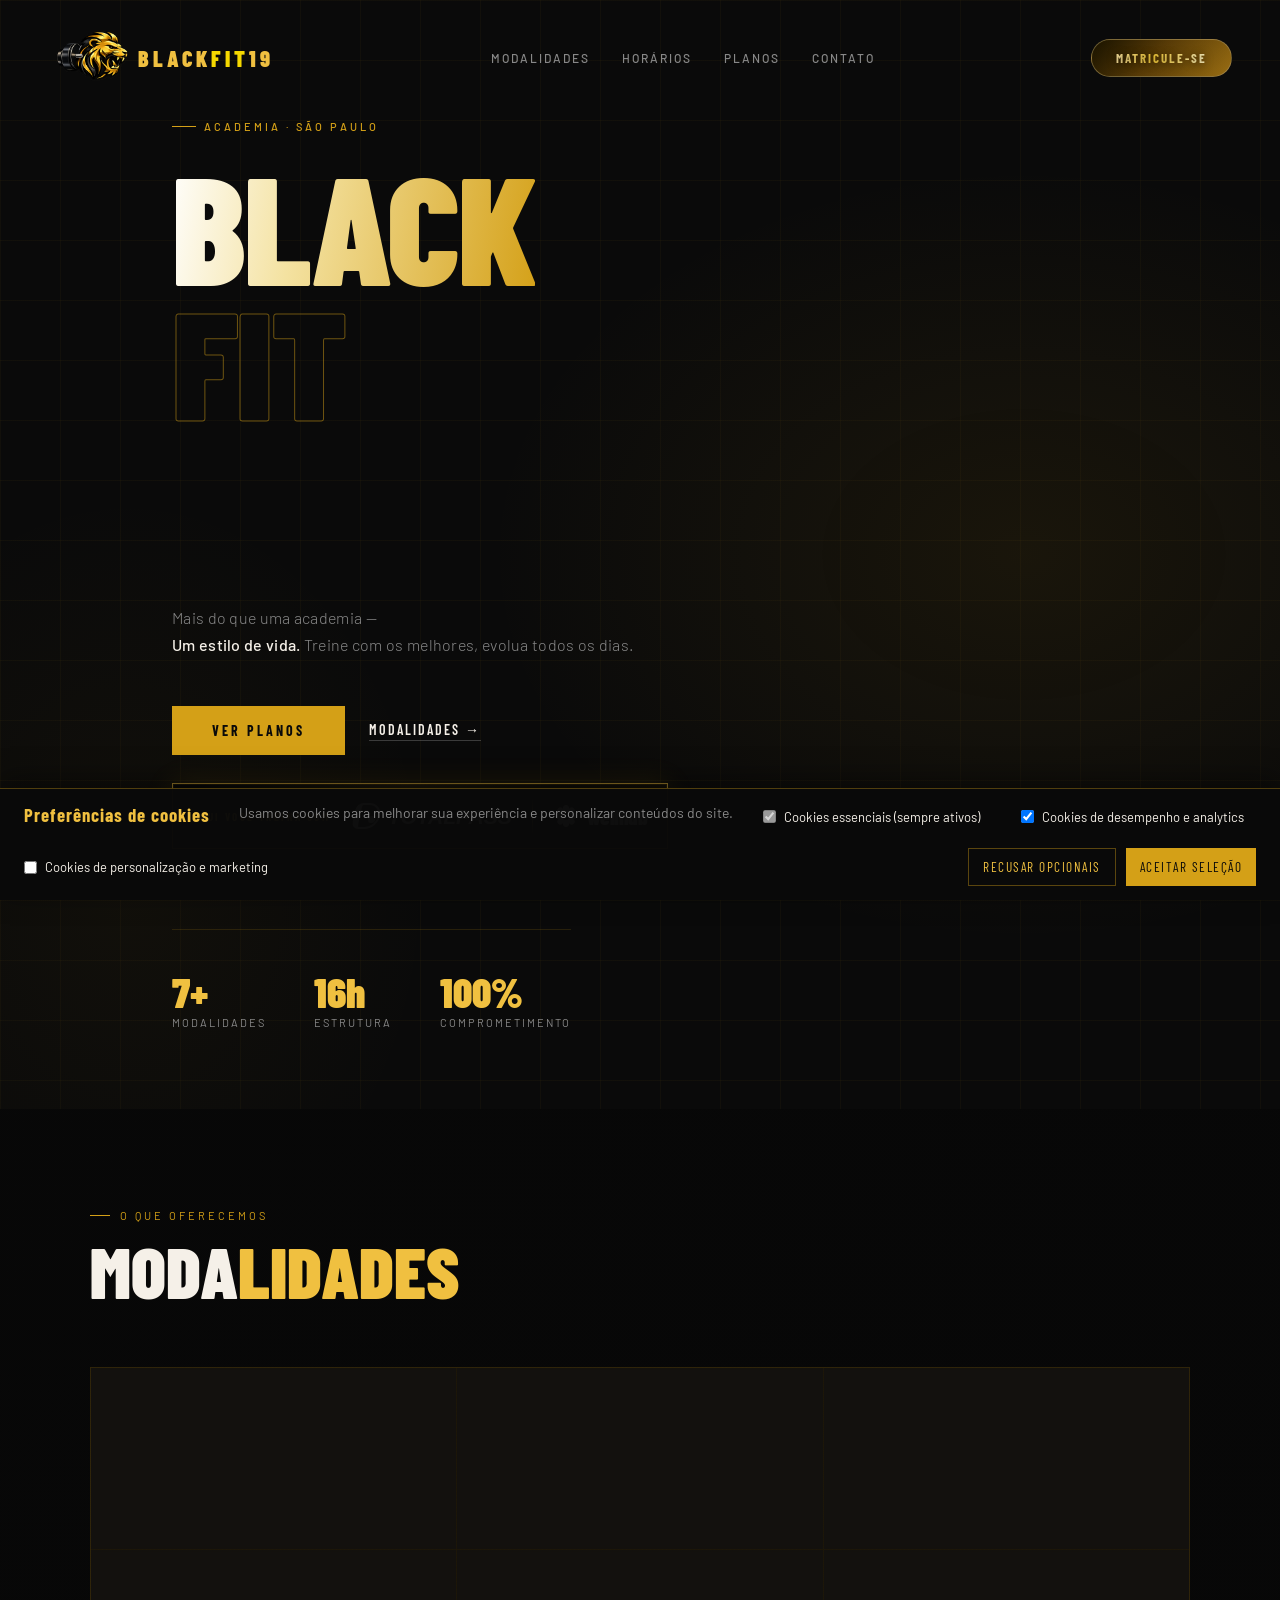
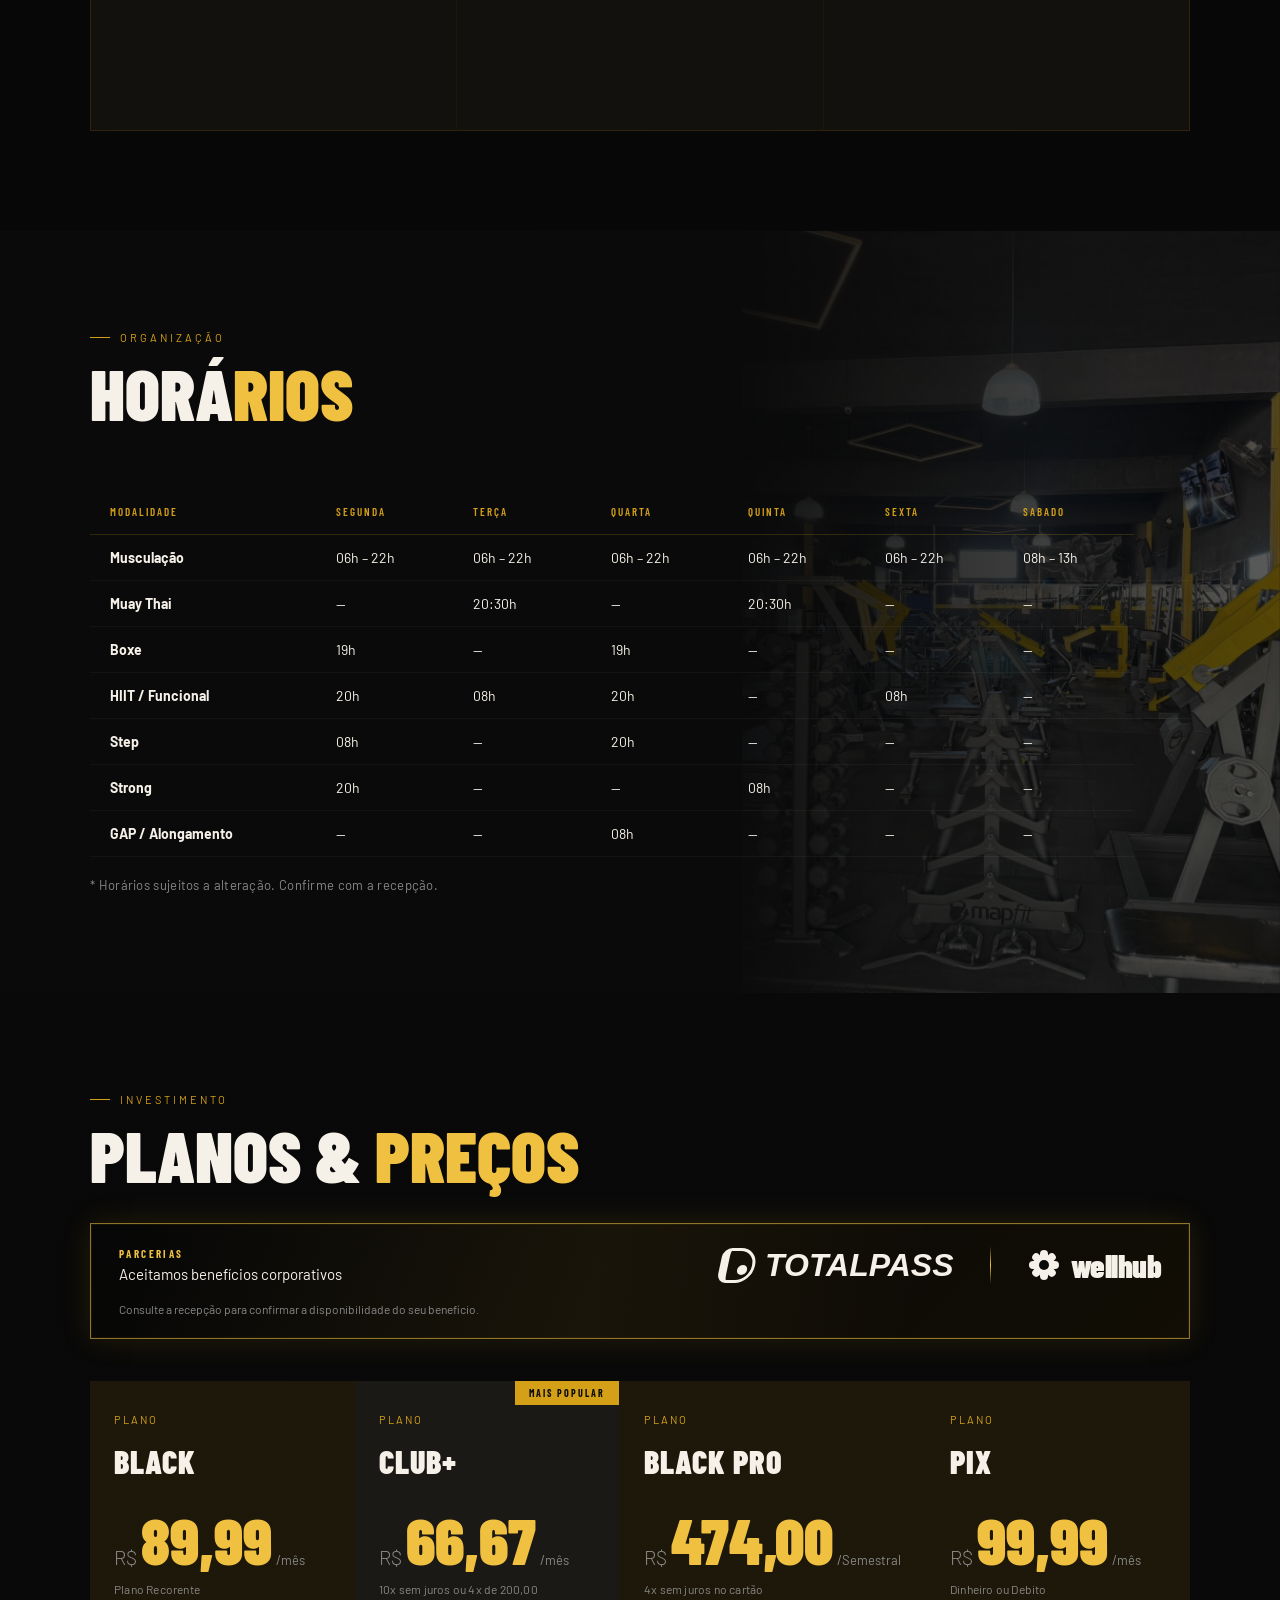
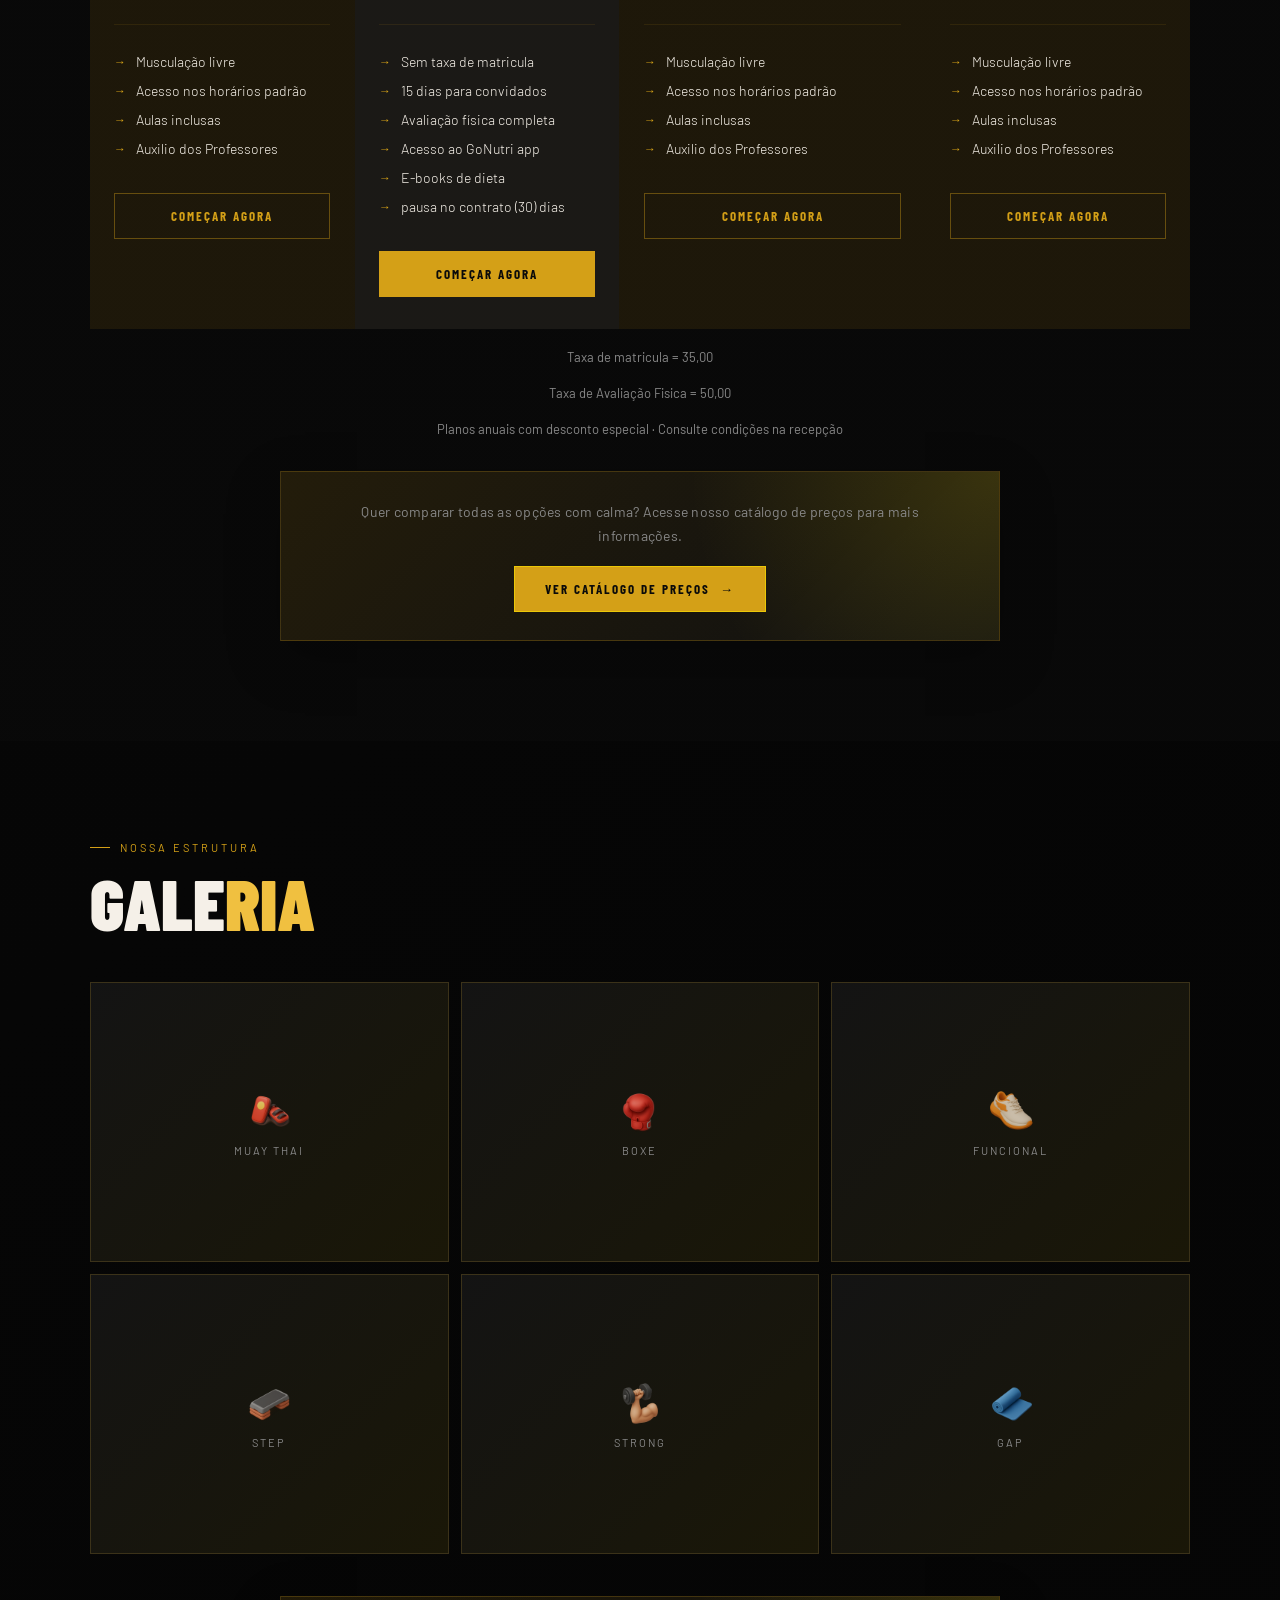
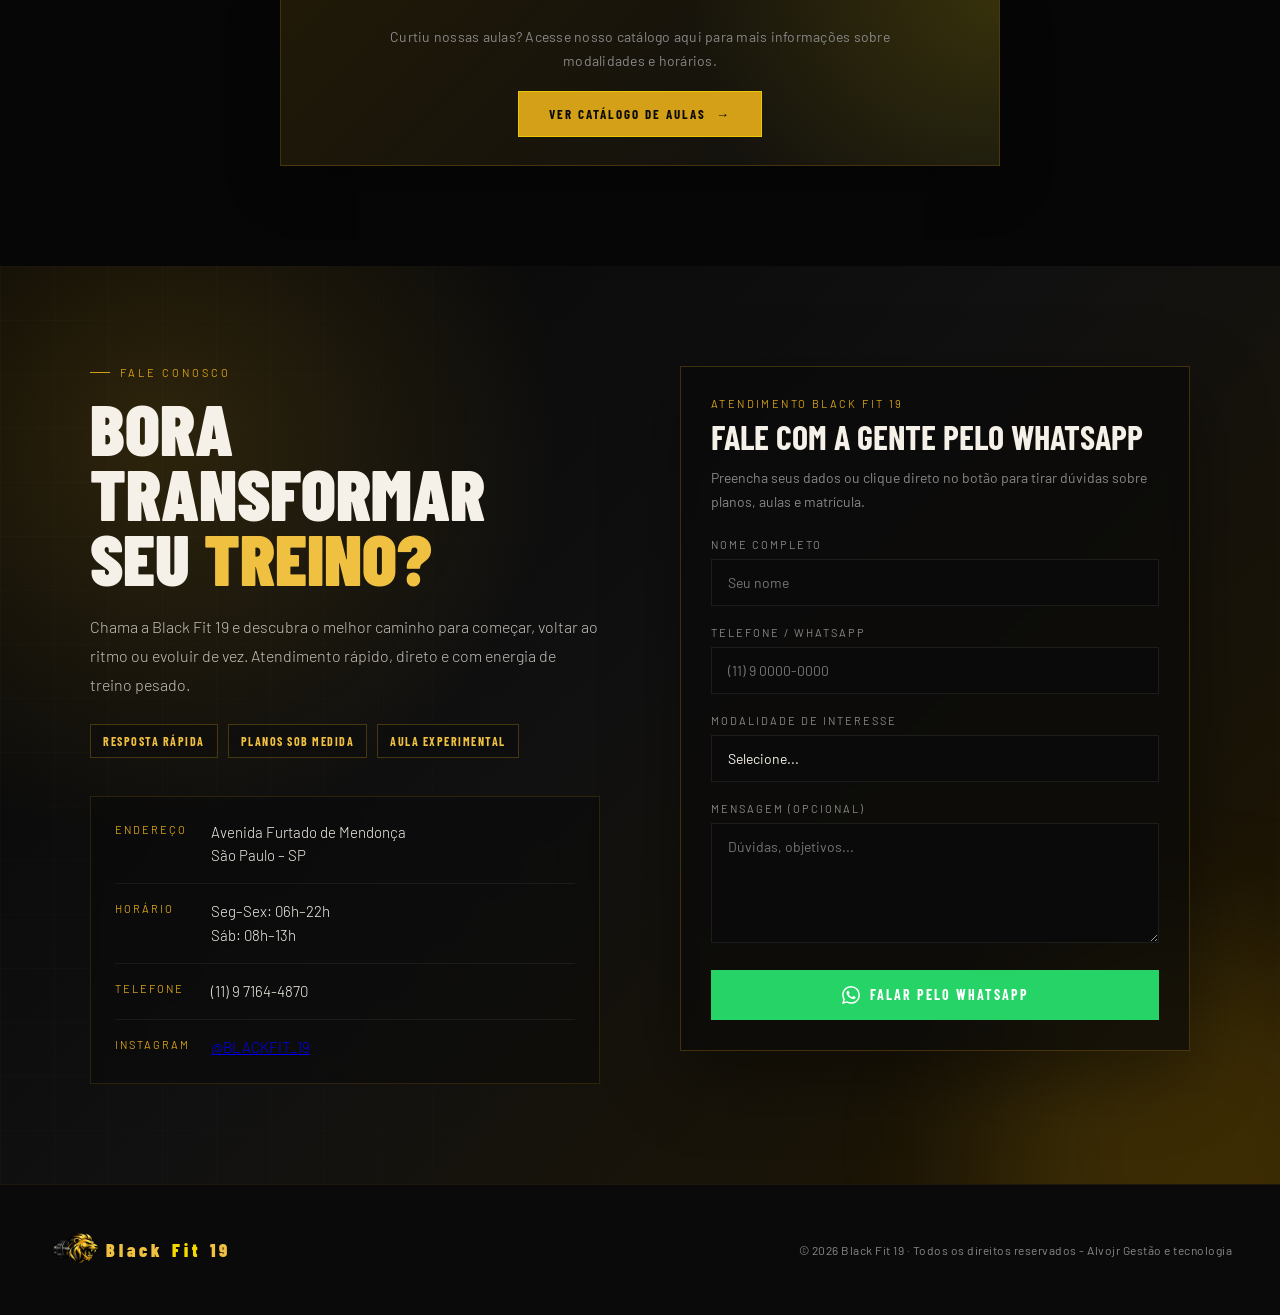
==== commit f6fbdaf8: "Add 'Acesso ao GoNutri app' to plan features" ====
--- a/index.html
+++ b/index.html
@@ -309,6 +309,7 @@
             <li>Sem taxa de matricula</li>
             <li>15 dias para convidados</li>
             <li>Avaliação física completa</li>
+            <li>Acesso ao GoNutri app</li>
             <li>E-books de dieta</li>
             <li>pausa no contrato (30) dias</li>
           </ul>
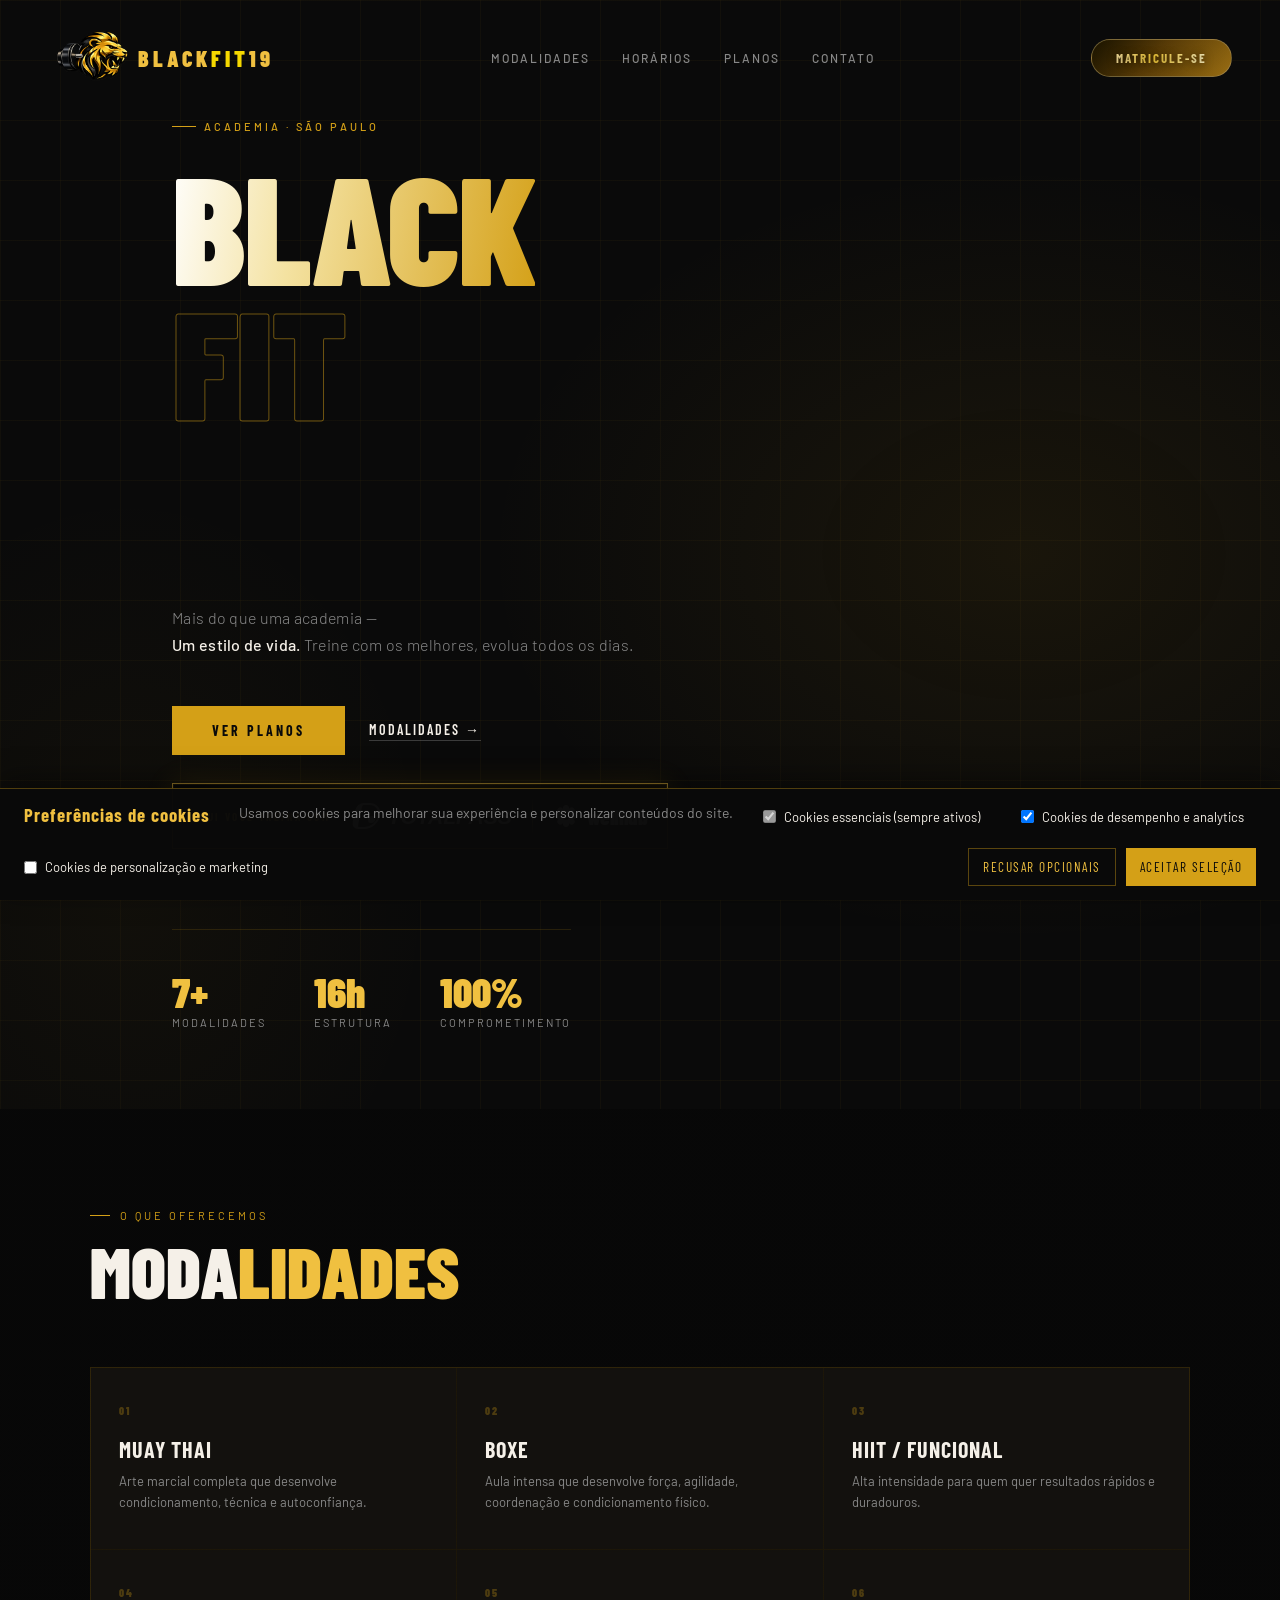
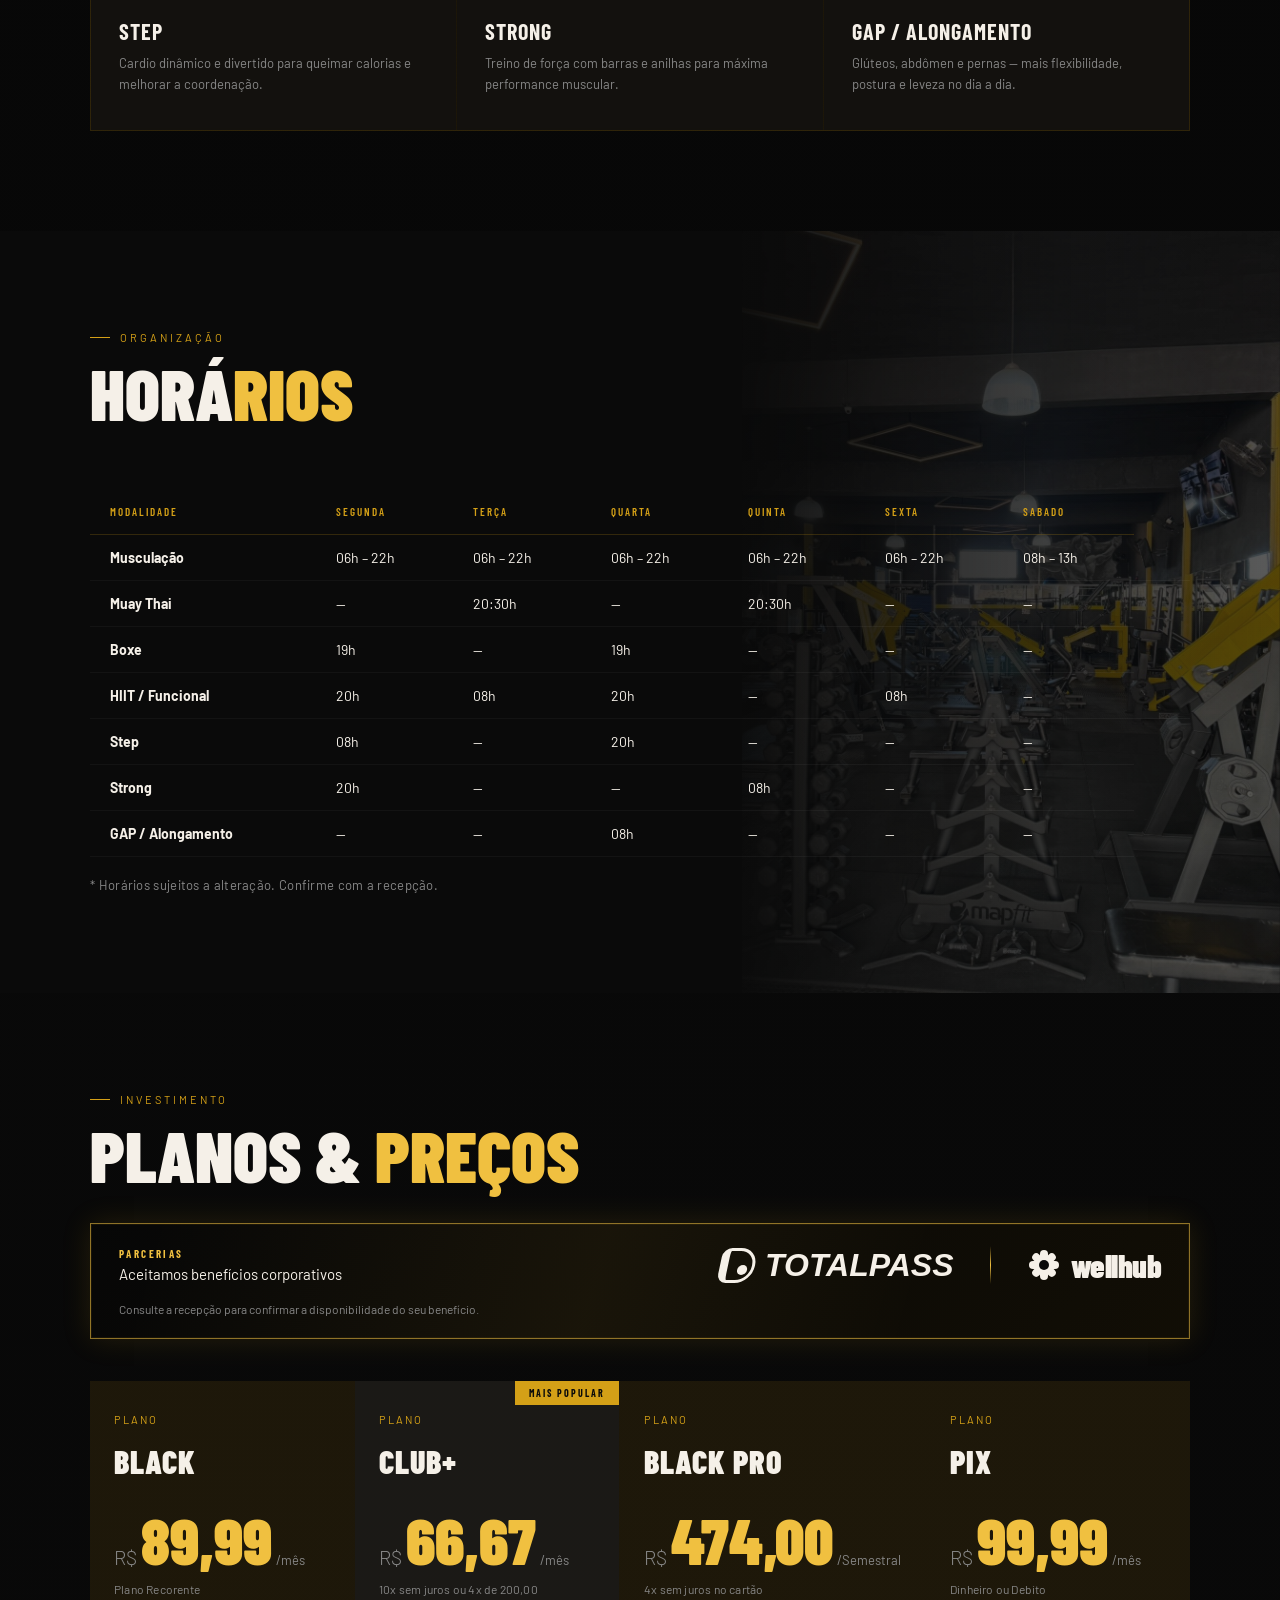
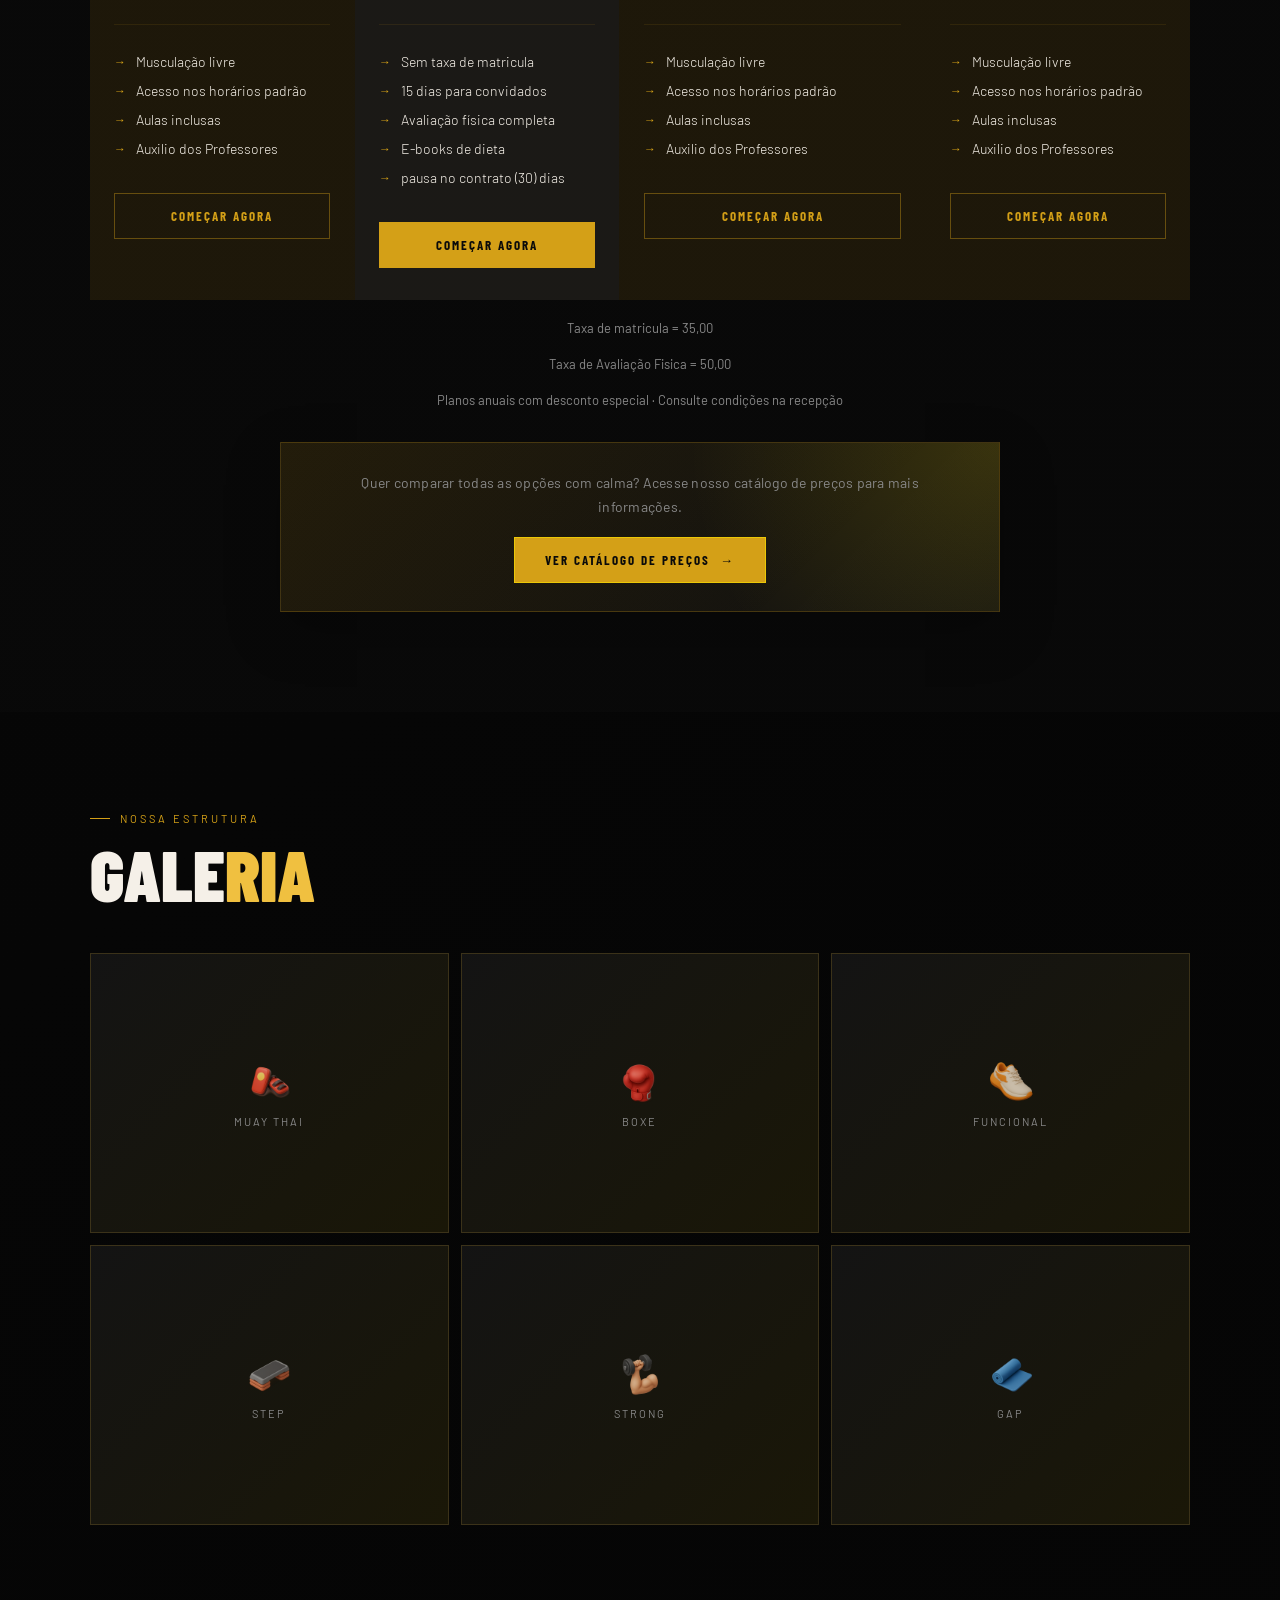
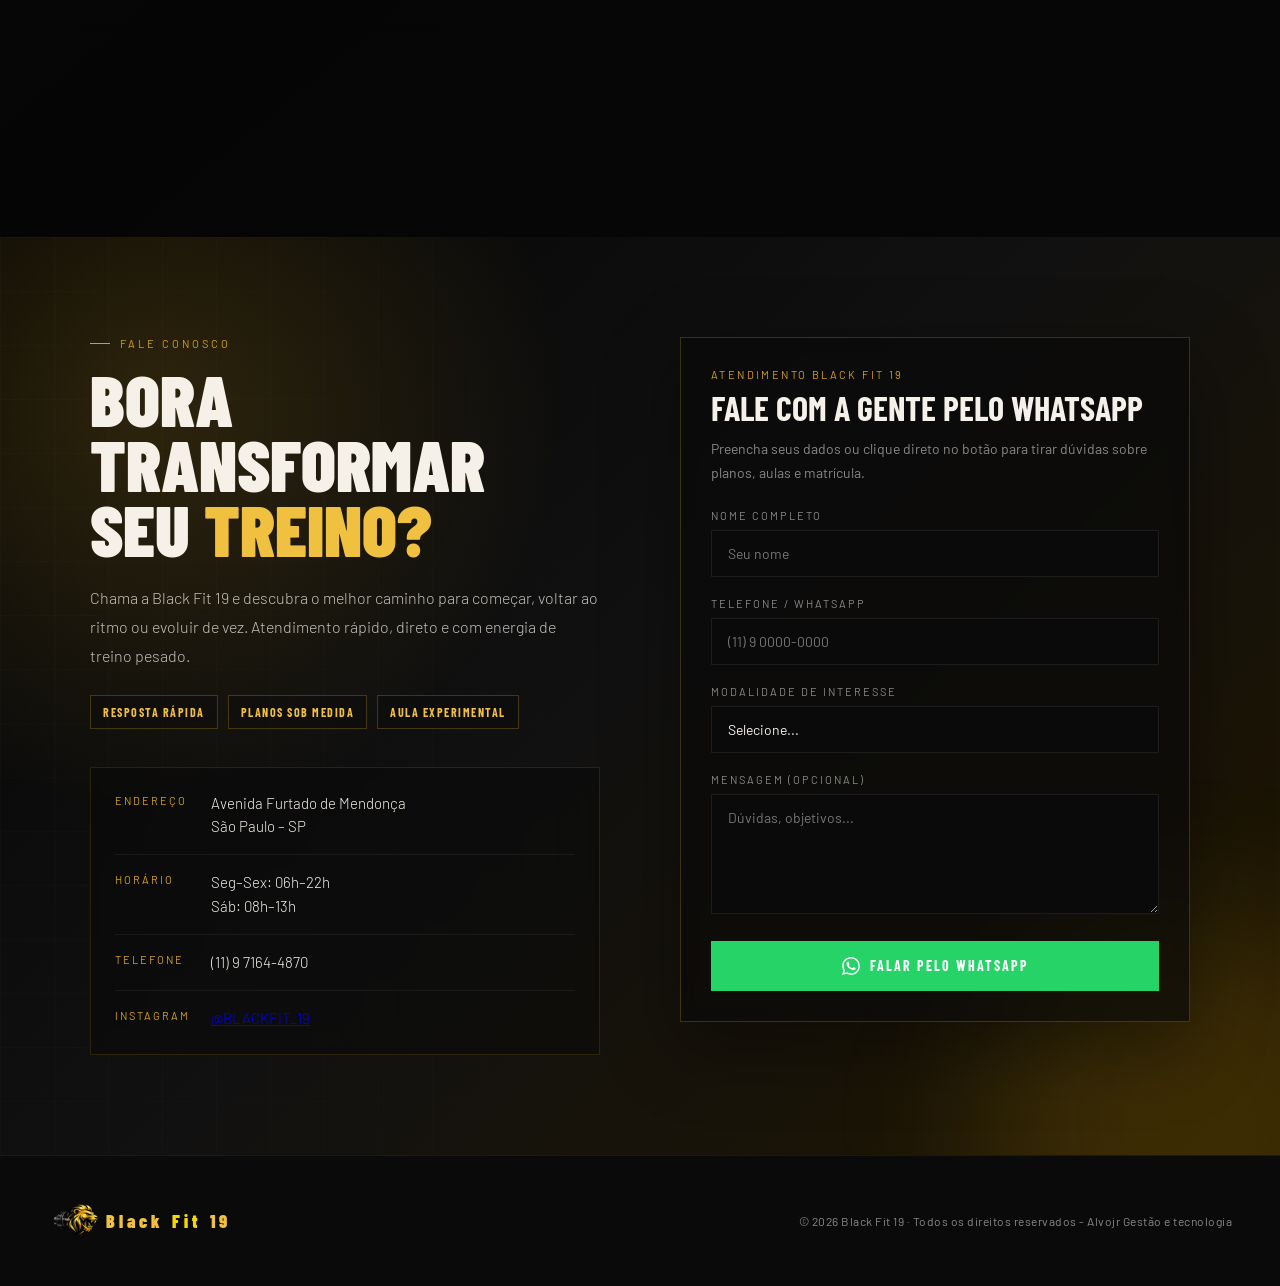
==== commit 7d0f31c4: "Remove access to GoNutri app from plan features" ====
--- a/index.html
+++ b/index.html
@@ -309,7 +309,6 @@
             <li>Sem taxa de matricula</li>
             <li>15 dias para convidados</li>
             <li>Avaliação física completa</li>
-            <li>Acesso ao GoNutri app</li>
             <li>E-books de dieta</li>
             <li>pausa no contrato (30) dias</li>
           </ul>
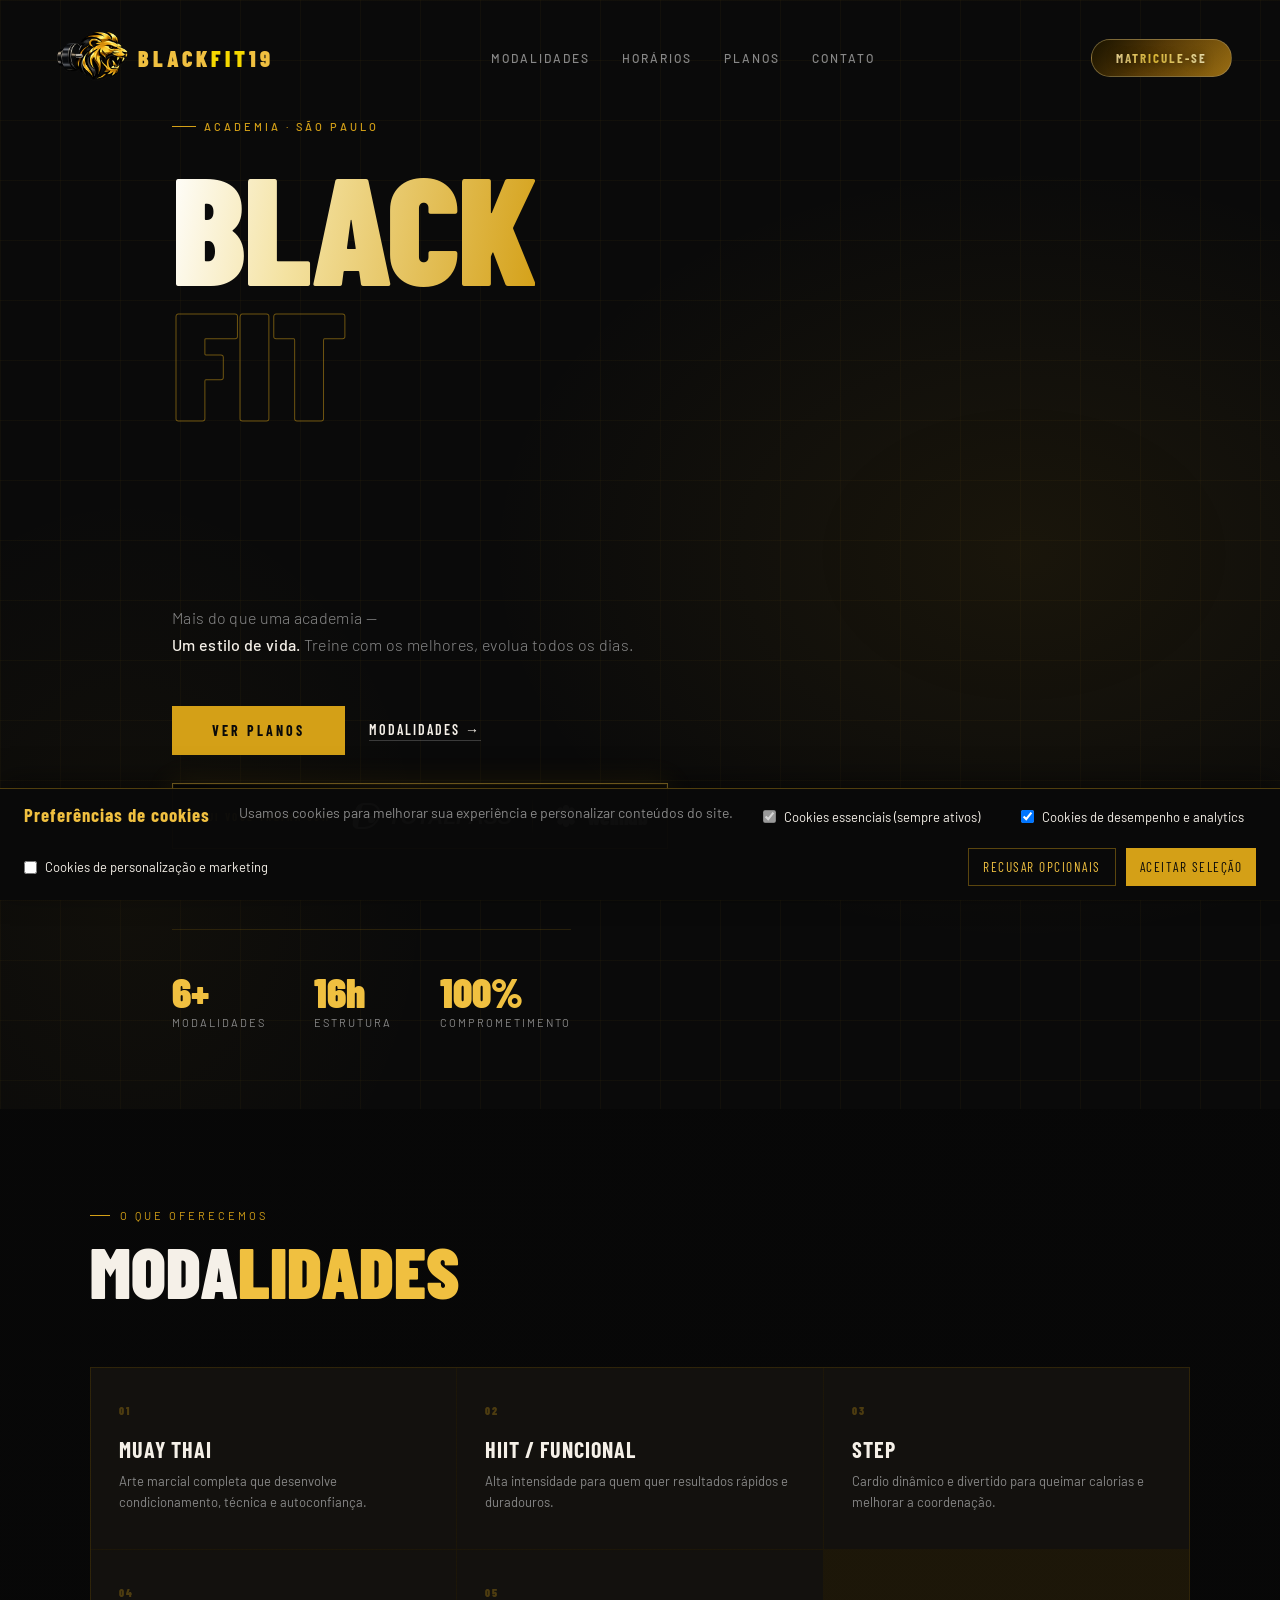
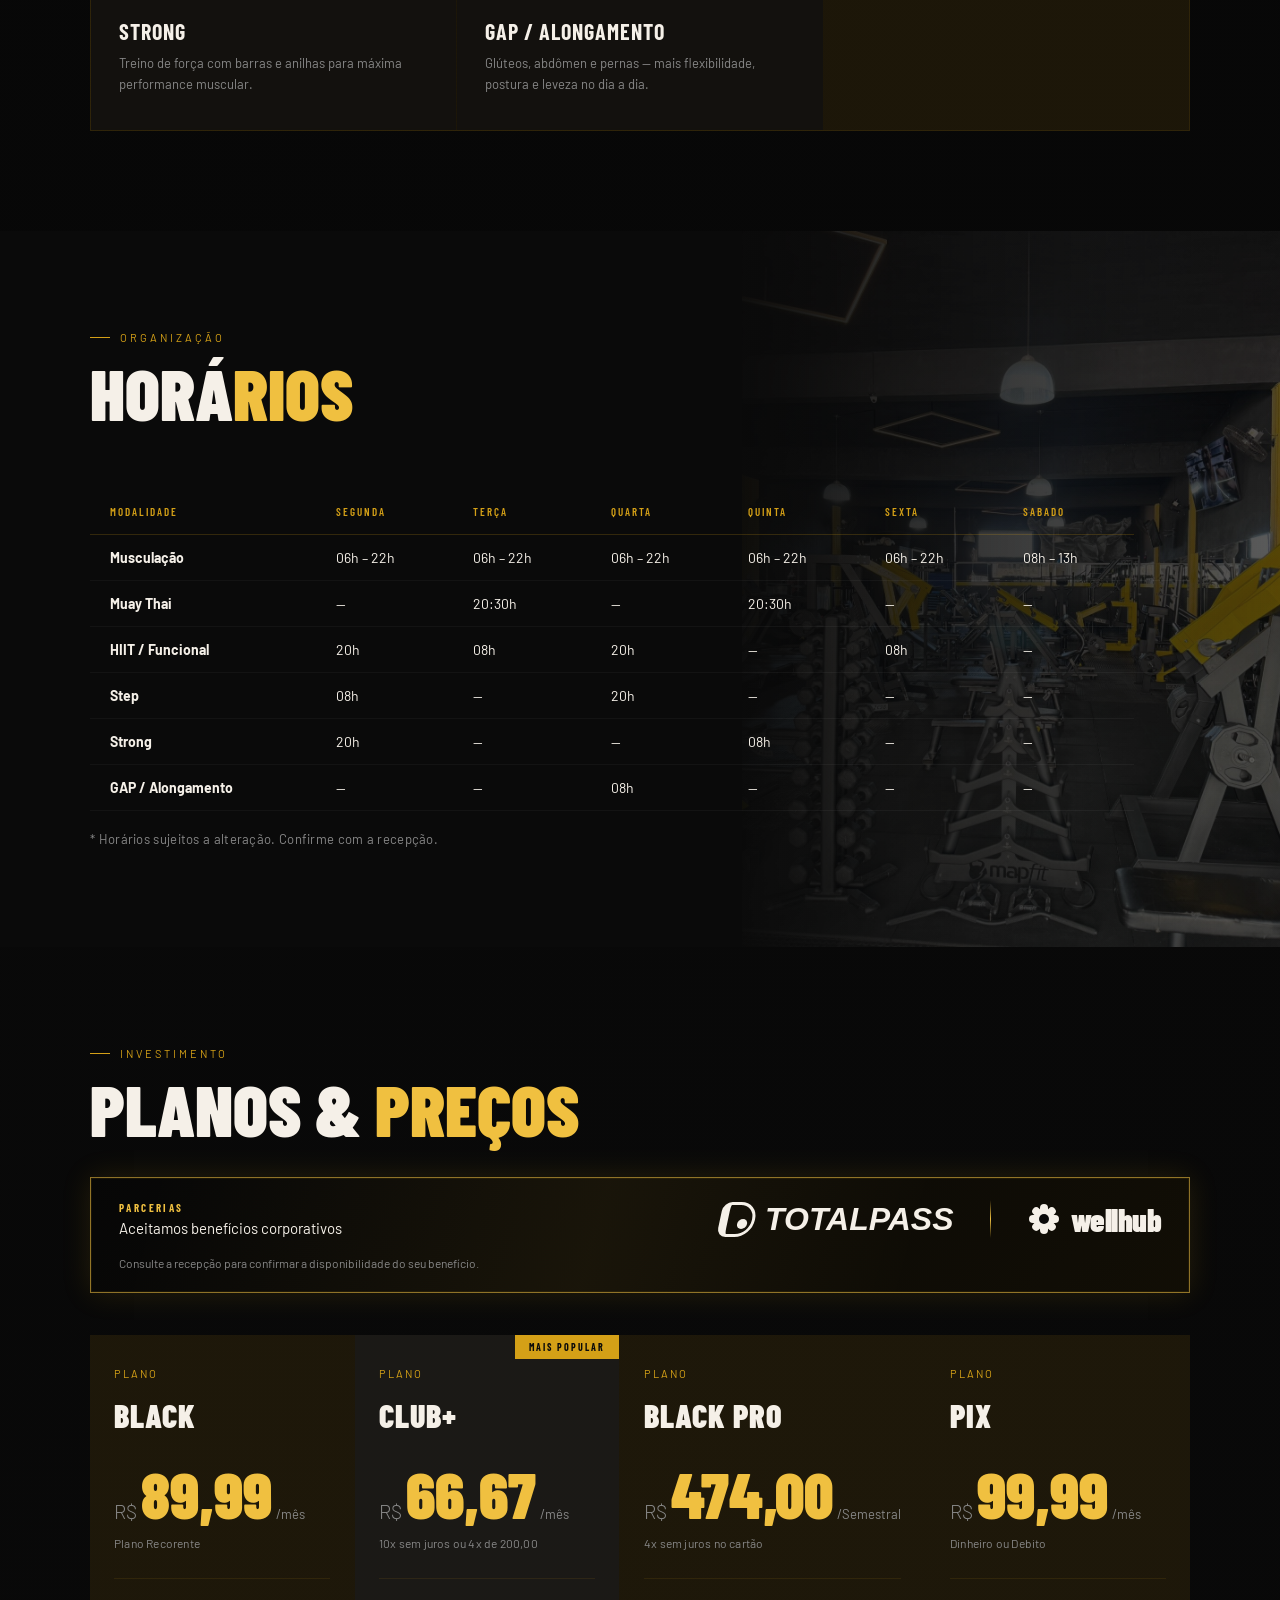
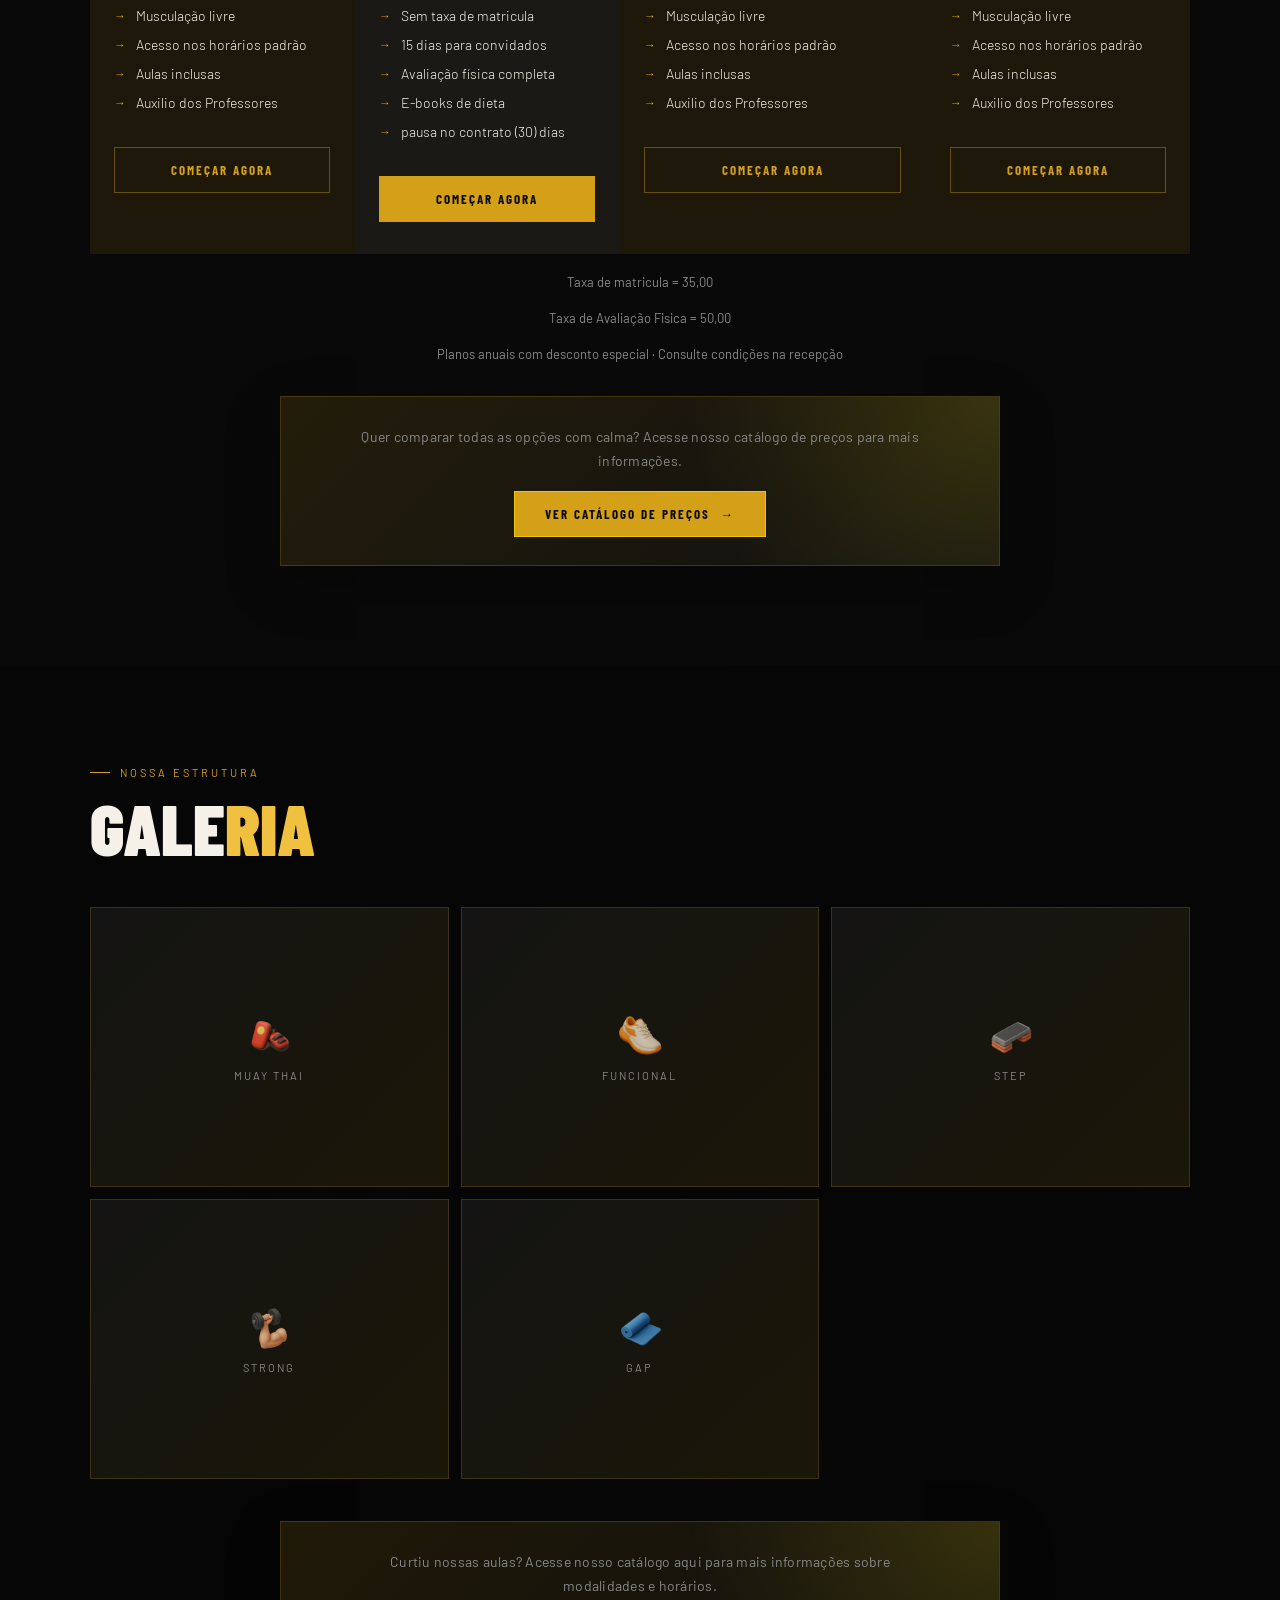
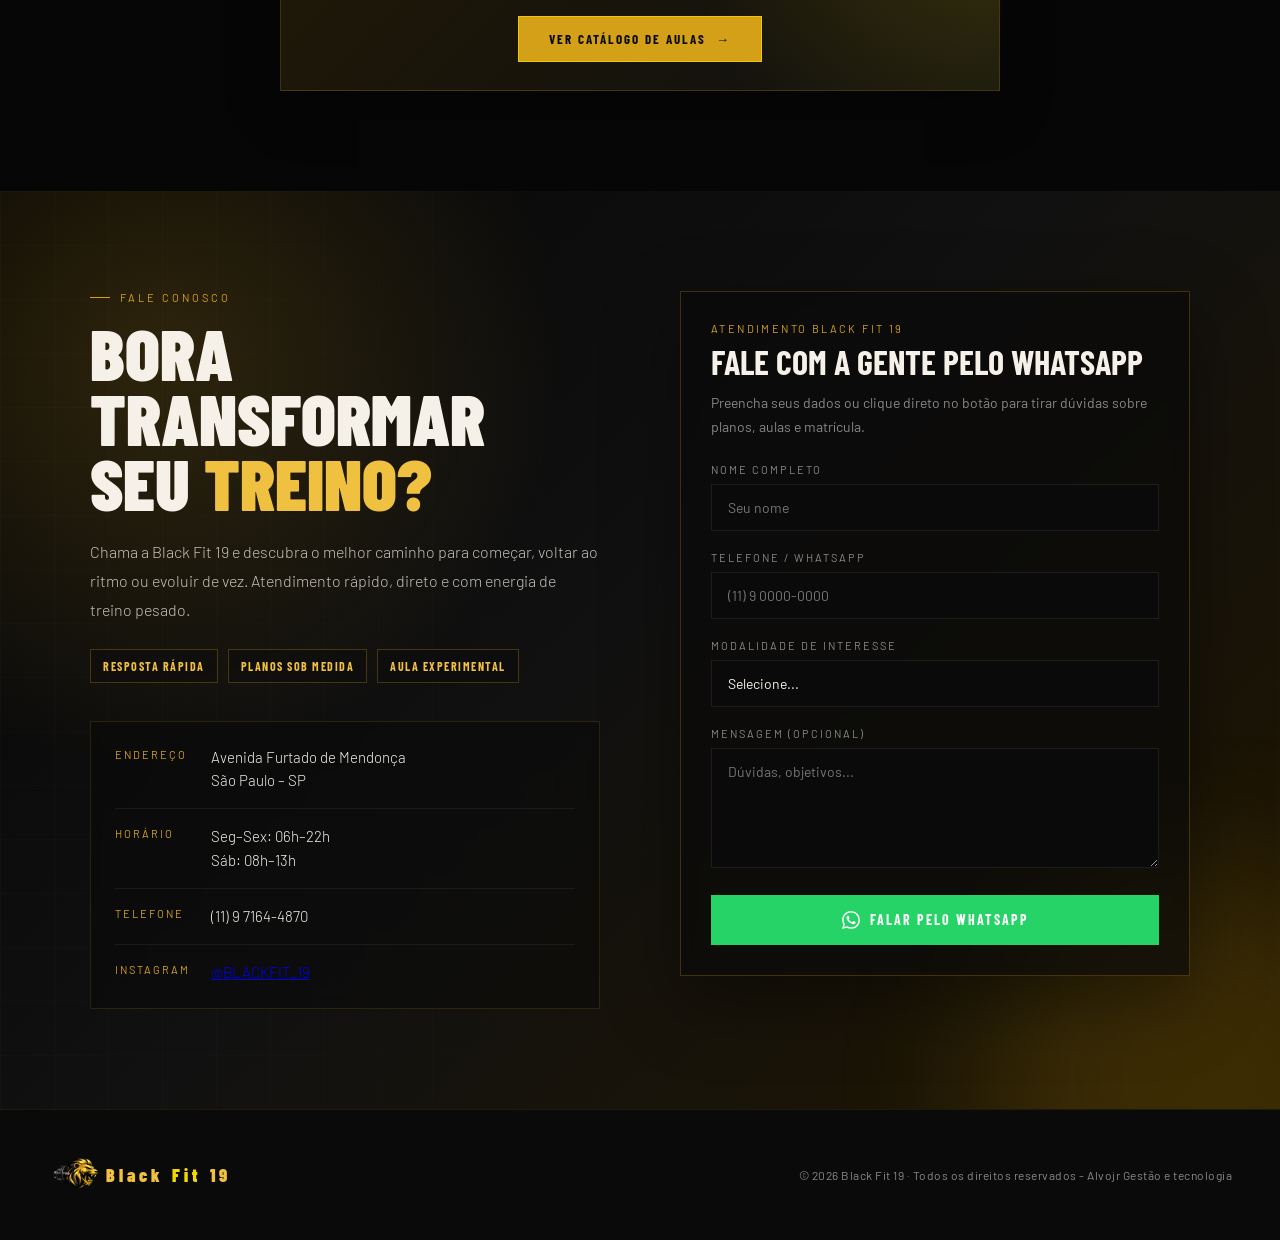
==== commit 3c657dc5: "Remove conteúdo das aulas de boxe" ====
--- a/index.html
+++ b/index.html
@@ -80,7 +80,7 @@
       </div>
       <div class="hero-stats">
         <div class="stat-item">
-          <div class="stat-num">7+</div>
+          <div class="stat-num">6+</div>
           <div class="stat-label">Modalidades</div>
         </div>
         <div class="stat-item">
@@ -113,28 +113,23 @@
           <div class="mod-name">Muay Thai</div>
           <div class="mod-desc">Arte marcial completa que desenvolve condicionamento, técnica e autoconfiança.</div>
         </div>
-        <div class="mod-card reveal reveal-delay-2">
+        <div class="mod-card reveal reveal-delay-3">
           <div class="mod-num">02</div>
-          <div class="mod-name">Boxe</div>
-          <div class="mod-desc">Aula intensa que desenvolve força, agilidade, coordenação e condicionamento físico.</div>
-        </div>
-        <div class="mod-card reveal reveal-delay-3">
-          <div class="mod-num">03</div>
           <div class="mod-name">HIIT / Funcional</div>
           <div class="mod-desc">Alta intensidade para quem quer resultados rápidos e duradouros.</div>
         </div>
         <div class="mod-card reveal reveal-delay-4">
-          <div class="mod-num">04</div>
+          <div class="mod-num">03</div>
           <div class="mod-name">Step</div>
           <div class="mod-desc">Cardio dinâmico e divertido para queimar calorias e melhorar a coordenação.</div>
         </div>
         <div class="mod-card reveal reveal-delay-1">
-          <div class="mod-num">05</div>
+          <div class="mod-num">04</div>
           <div class="mod-name">Strong</div>
           <div class="mod-desc">Treino de força com barras e anilhas para máxima performance muscular.</div>
         </div>
         <div class="mod-card reveal reveal-delay-2">
-          <div class="mod-num">06</div>
+          <div class="mod-num">05</div>
           <div class="mod-name">GAP / Alongamento</div>
           <div class="mod-desc">Glúteos, abdômen e pernas — mais flexibilidade, postura e leveza no dia a dia.</div>
         </div>
@@ -186,16 +181,6 @@
               <td>20:30h</td>
               <td>—</td>
               <td>20:30h</td>
-              <td>—</td>
-              <td>—</td>
-              </td>
-            </tr>
-            <tr>
-              <td><strong>Boxe</strong></td>
-              <td>19h</td>
-              <td>—</td>
-              <td>19h</td>
-              <td>—</td>
               <td>—</td>
               <td>—</td>
               </td>
@@ -378,44 +363,37 @@
       </div>
       <div class="gal-grid reveal">
         <div class="gal-item">
-          <img class="gal-image" src="assets/aulas/boxe.JPG" alt="Treino de muay thai na Black Fit 19">
+          <img class="gal-image" src="assets/aulas/muay-thai.JPG" alt="Treino de muay thai na Black Fit 19">
           <div class="gal-placeholder">
-            <div class="gal-icon"><img class="gal-icon-img" src="assets/icones/muaythaiicone.png" alt="Ícone boxe e muay thai"></div>
+            <div class="gal-icon"><img class="gal-icon-img" src="assets/icones/muaythaiicone.png" alt="Ícone de muay thai"></div>
             <div class="gal-text">Muay Thai</div>
-          </div>
-        </div>
-        <div class="gal-item">
-          <img class="gal-image" src="assets/icones/leao.PNG" alt="Treino de boxe na Black Fit 19">
-          <div class="gal-placeholder">
-            <div class="gal-icon"><img class="gal-icon-img" src="assets/icones/boxeicone.png" alt="Ícone boxe e muay thai"></div>
-            <div class="gal-text">Boxe</div>
           </div>
         </div>
         <div class="gal-item">
           <img class="gal-image" src="assets/aulas/Funcional.jpg" alt="Treino funcional na Black Fit 19">
           <div class="gal-placeholder">
-            <div class="gal-icon"><img class="gal-icon-img" src="assets/icones/funcionalicone.png" alt="Ícone boxe e muay thai"></div>
+            <div class="gal-icon"><img class="gal-icon-img" src="assets/icones/funcionalicone.png" alt="Ícone de treino funcional"></div>
             <div class="gal-text">Funcional</div>
           </div>
         </div>
         <div class="gal-item">
           <img class="gal-image" src="assets/aulas/stap.JPG" alt="Aula de step na Black Fit 19">
           <div class="gal-placeholder">
-            <div class="gal-icon"><img class="gal-icon-img" src="assets/icones/stepicone.png" alt="Ícone boxe e muay thai"></div>
+            <div class="gal-icon"><img class="gal-icon-img" src="assets/icones/stepicone.png" alt="Ícone de step"></div>
             <div class="gal-text">Step</div>
           </div>
         </div>
         <div class="gal-item">
           <img class="gal-image" src="assets/aulas/Strong.jpg" alt="Treino de strong na Black Fit 19">
           <div class="gal-placeholder">
-            <div class="gal-icon"><img class="gal-icon-img" src="assets/icones/strongicone.png" alt="Ícone boxe e muay thai"></div>
+            <div class="gal-icon"><img class="gal-icon-img" src="assets/icones/strongicone.png" alt="Ícone de strong"></div>
             <div class="gal-text">Strong</div>
           </div>
         </div>
         <div class="gal-item">
           <img class="gal-image" src="assets/aulas/GAP.jpg" alt="Treino de gap na Black Fit 19">
           <div class="gal-placeholder">
-            <div class="gal-icon"><img class="gal-icon-img" src="assets/icones/gapicone.png" alt="Ícone boxe e muay thai"></div>
+            <div class="gal-icon"><img class="gal-icon-img" src="assets/icones/gapicone.png" alt="Ícone de GAP"></div>
             <div class="gal-text">GAP</div>
           </div>
         </div>
@@ -487,7 +465,6 @@
             <option value="">Selecione...</option>
             <option>Musculação</option>
             <option>Muay Thai</option>
-            <option>Boxe</option>
             <option>HIIT / Funcional</option>
             <option>Step</option>
             <option>Strong</option>
